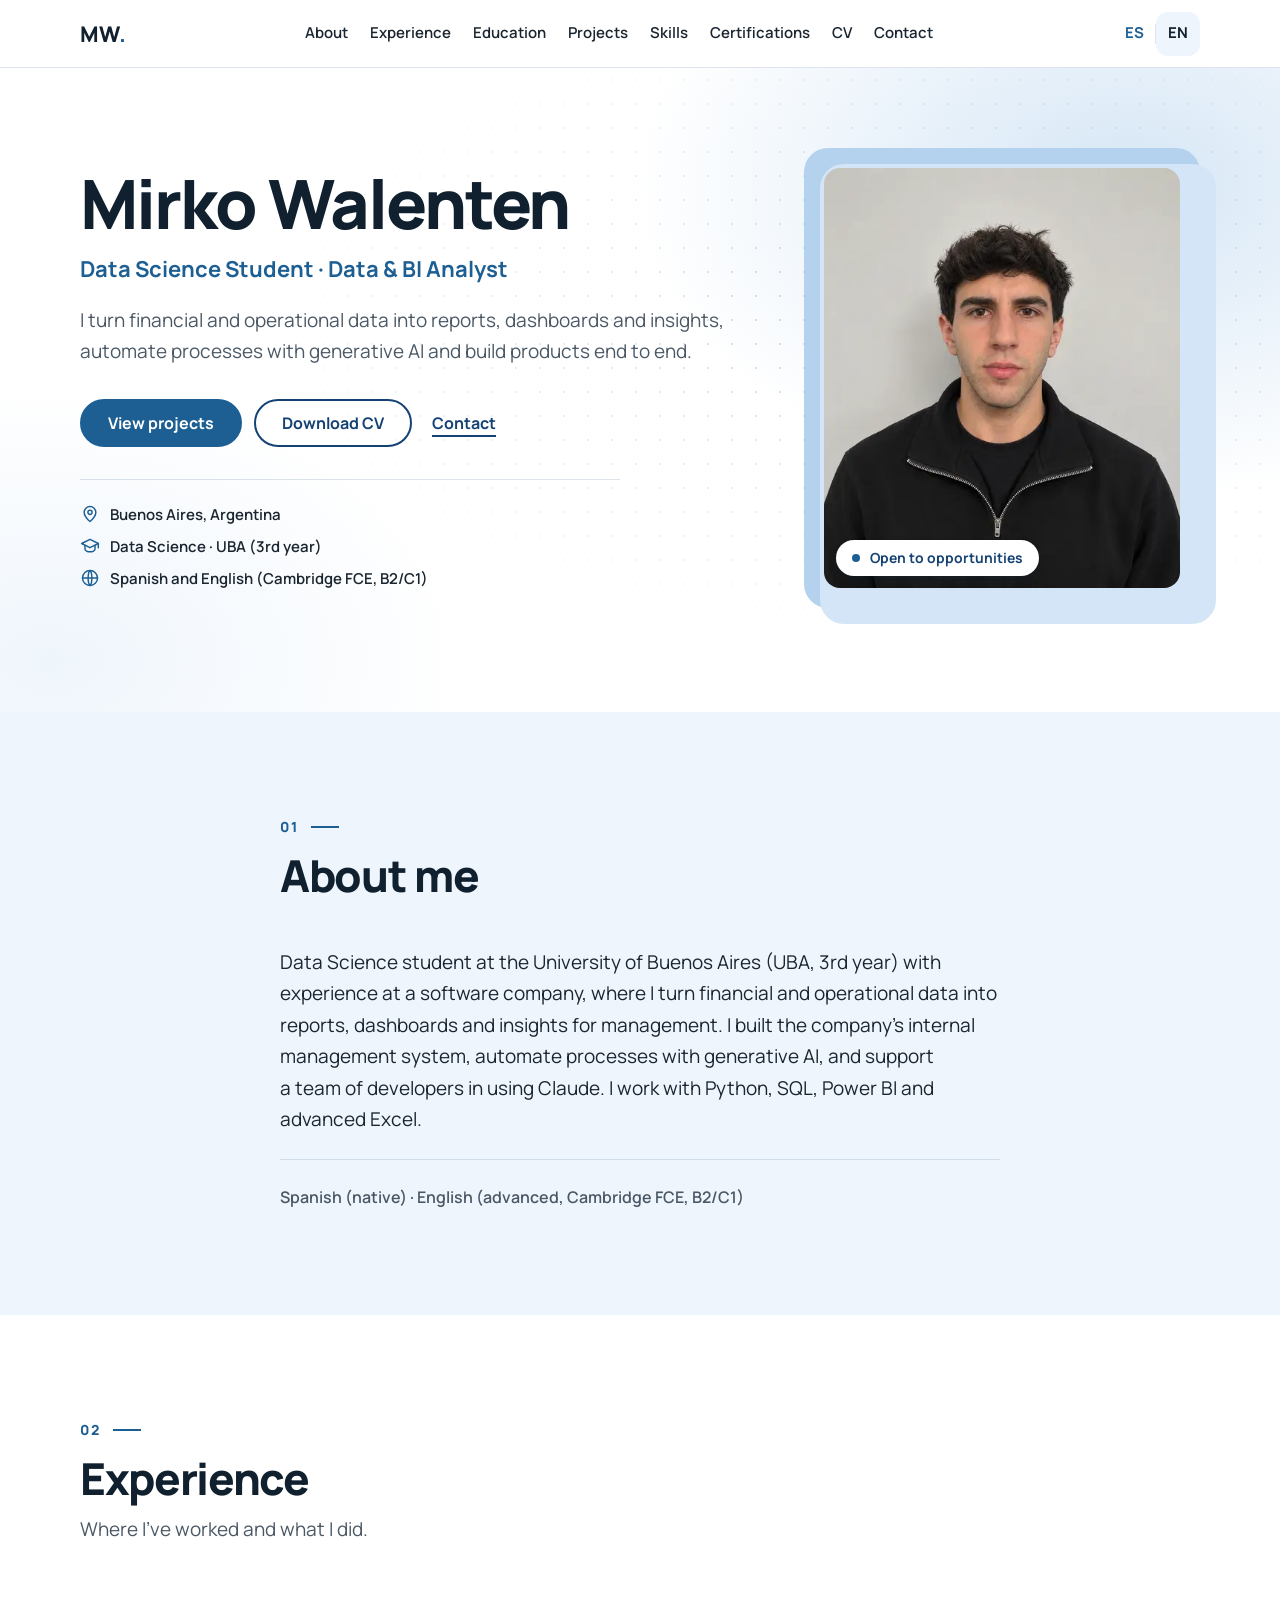
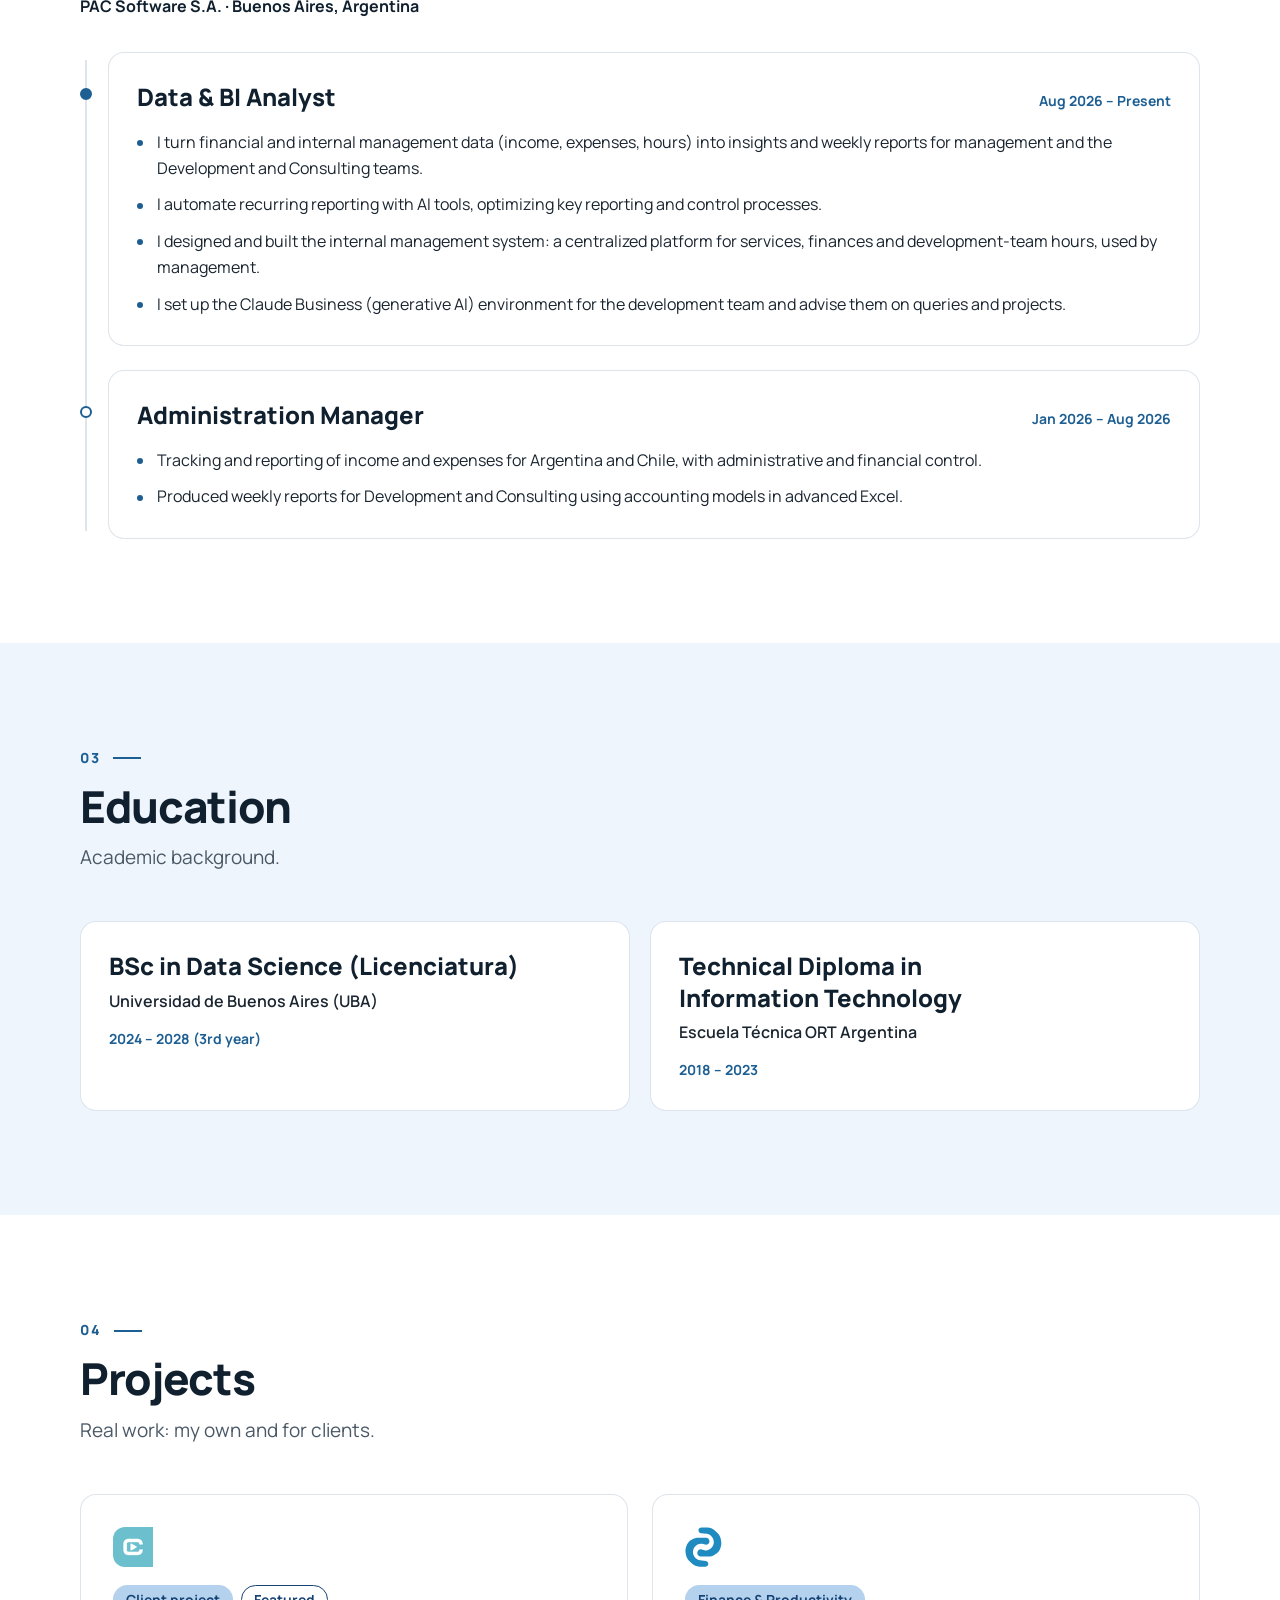
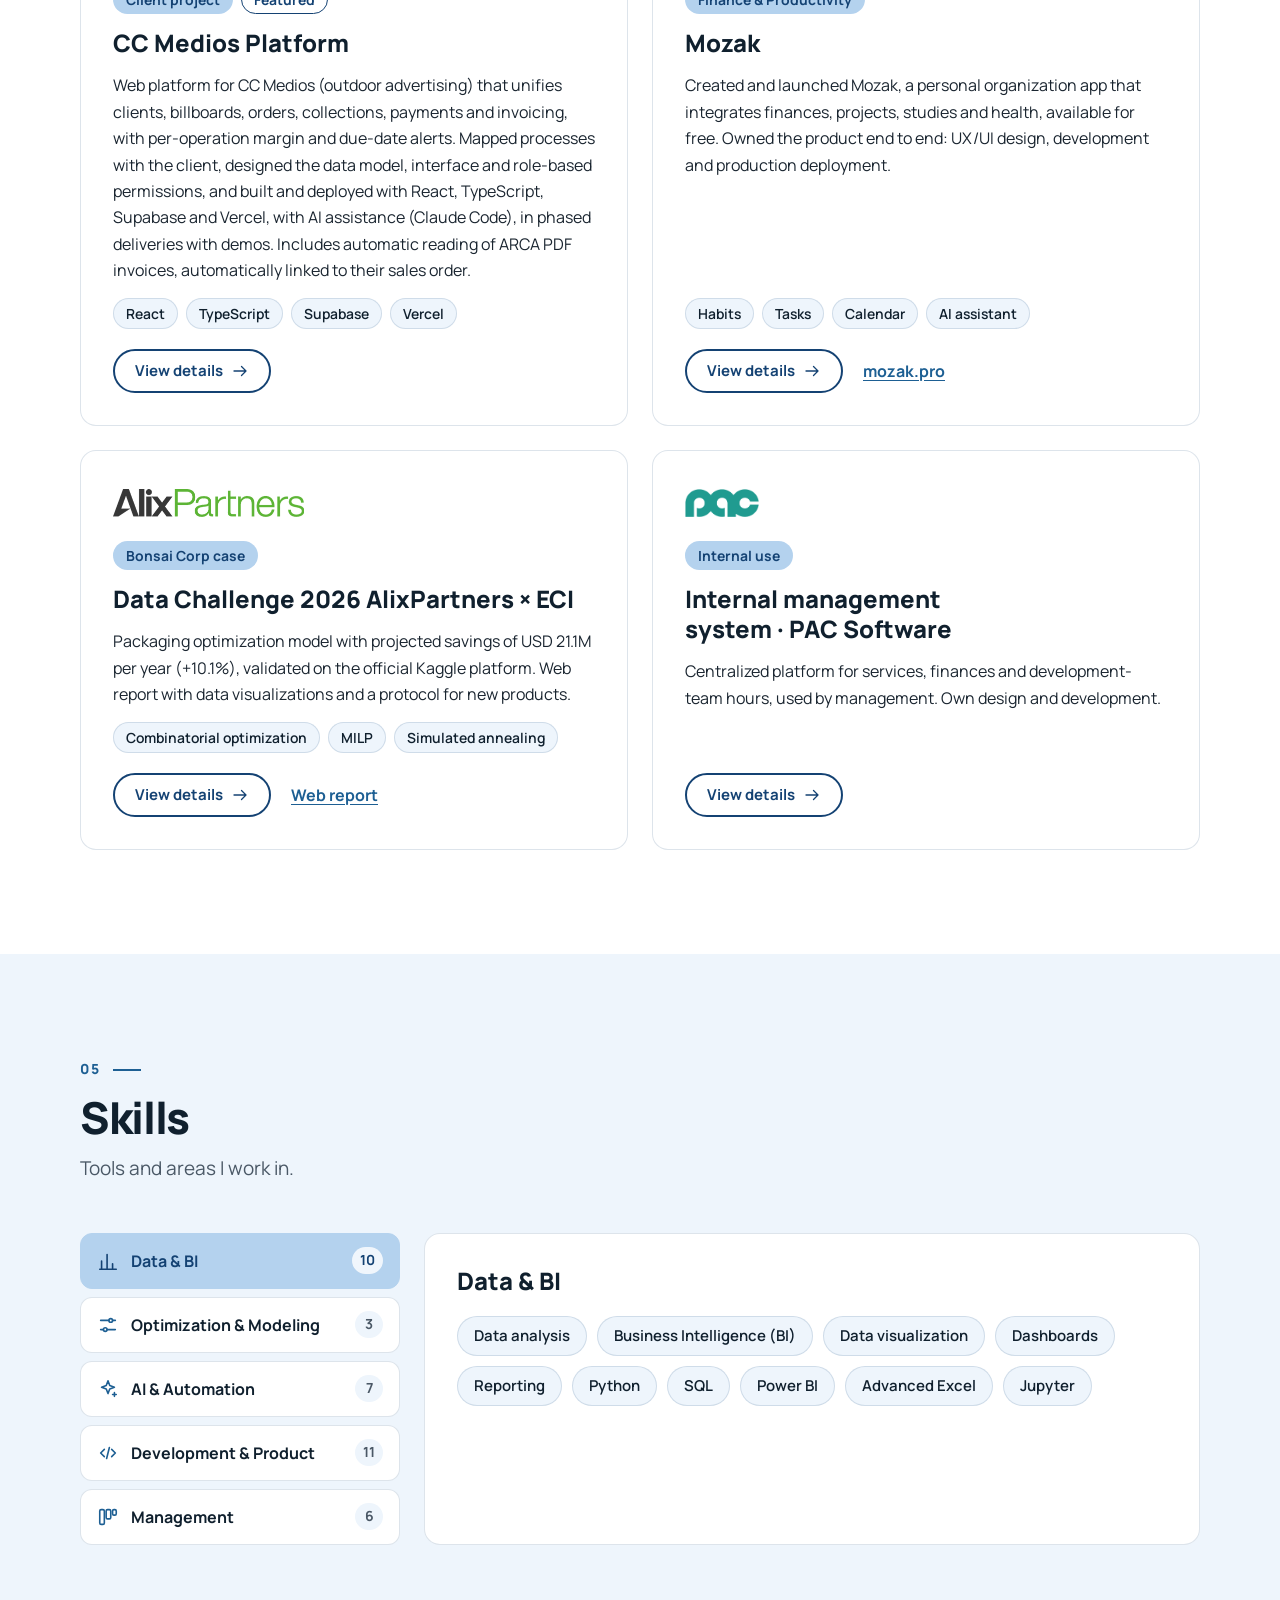
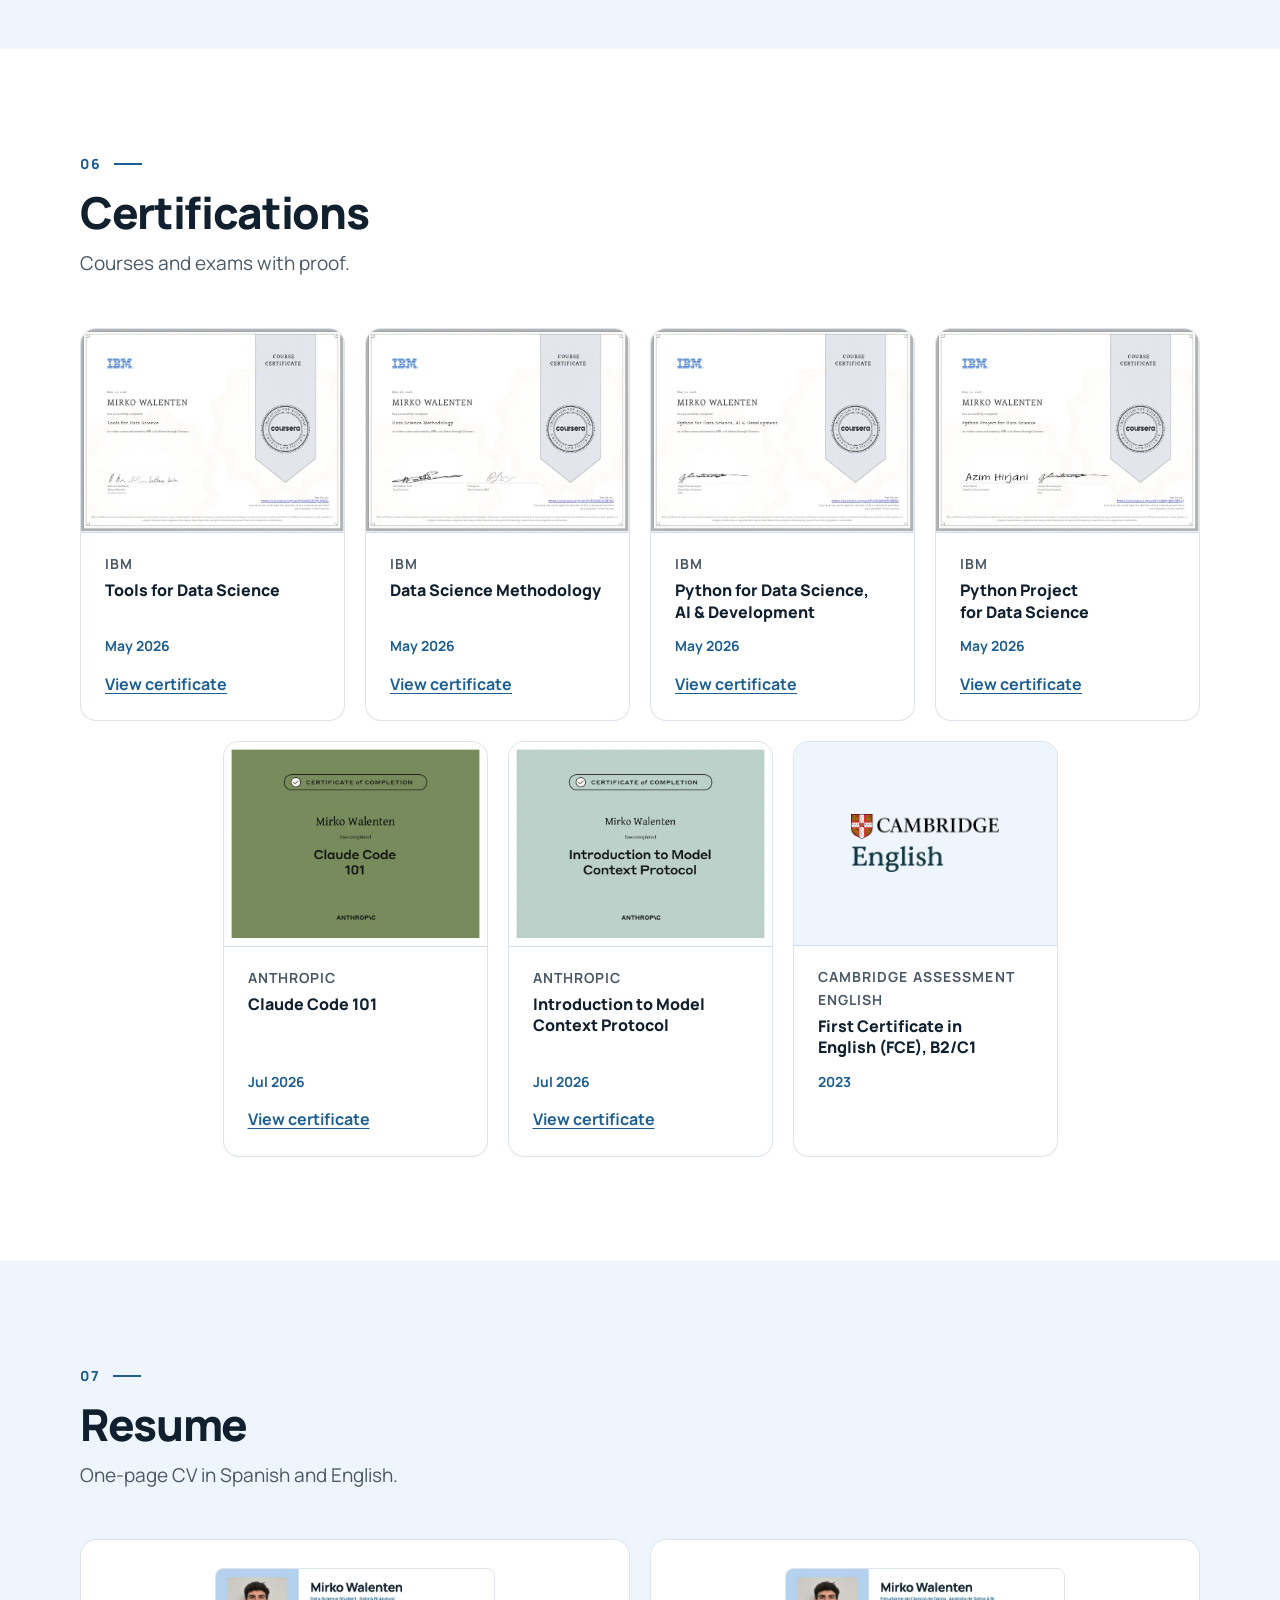
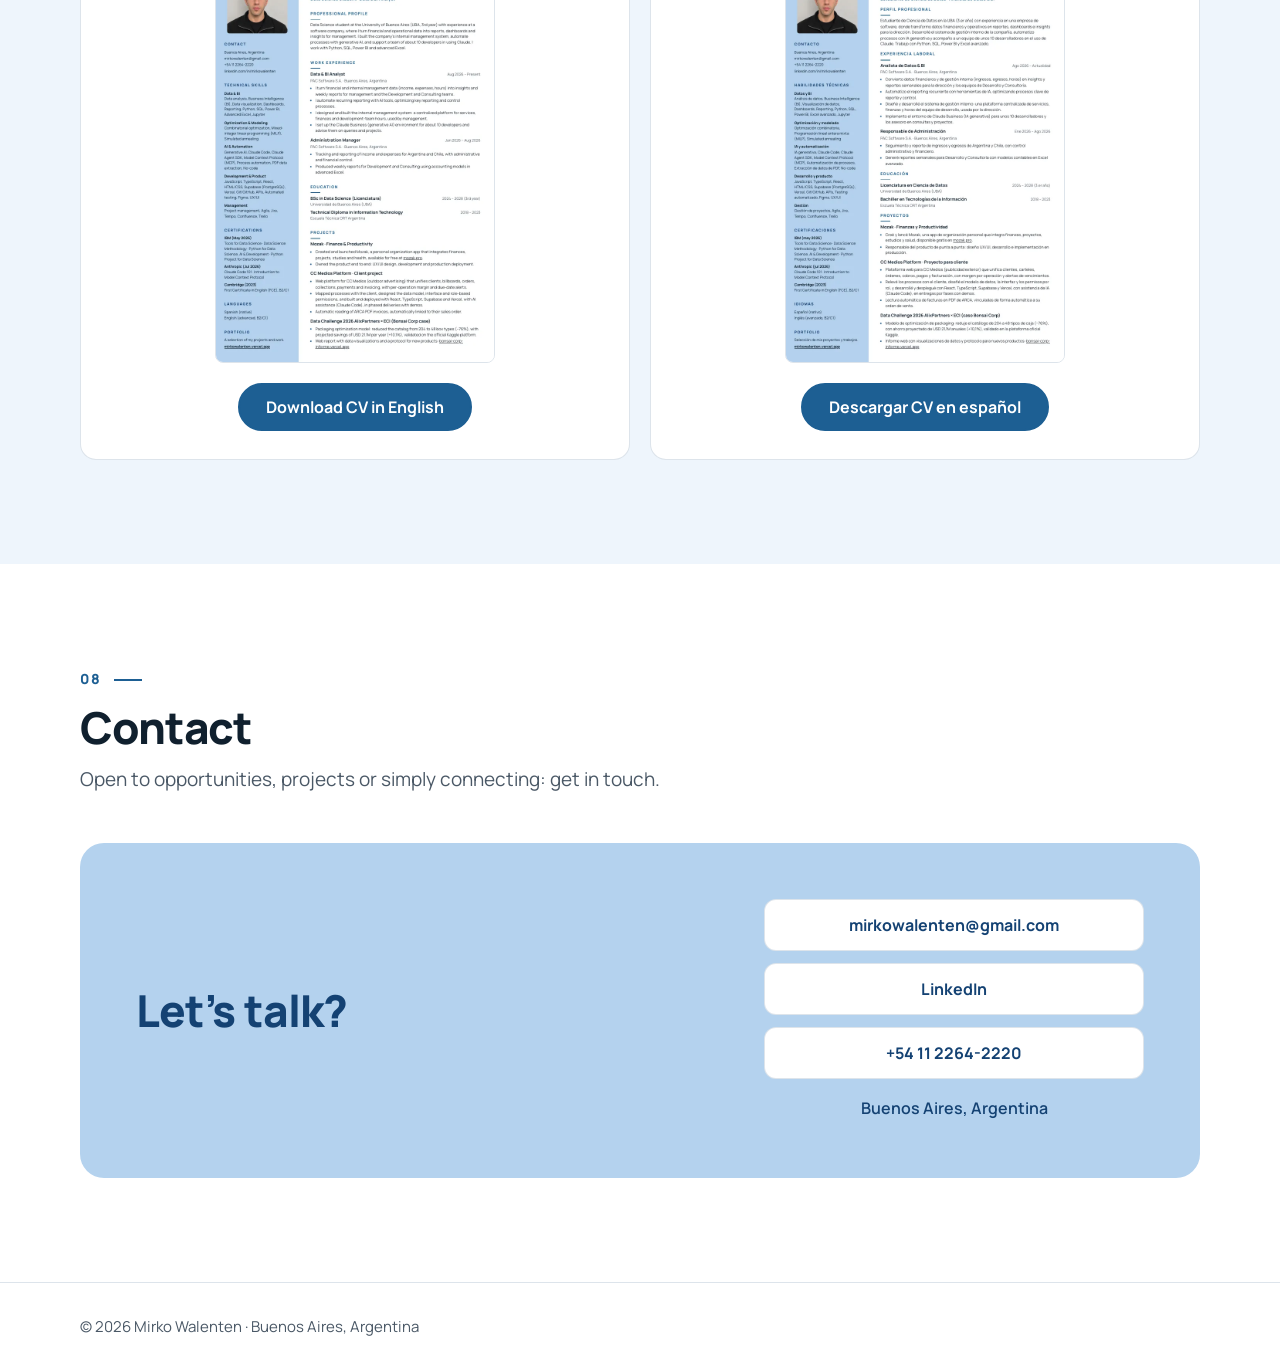
==== en/index.html @ fccfcdb0 "Bloque D: encabezados de sección con eyebrow numerado, título grande y subtítulo (ES/EN) Co-Authored" ====
<!DOCTYPE html>
<html lang="en">
<head>
  <meta charset="utf-8">
  <meta name="viewport" content="width=device-width, initial-scale=1">
  <title>Mirko Walenten — Data Science Student · Data &amp; BI Analyst</title>
  <meta name="description" content="Data Science student at UBA and Data &amp; BI Analyst. Reports, dashboards, generative AI automation and end-to-end product development.">
  <meta name="theme-color" content="#b4d2ee">
  <link rel="canonical" href="https://mirkowalenten.vercel.app/en/">
  <link rel="alternate" hreflang="es" href="https://mirkowalenten.vercel.app/">
  <link rel="alternate" hreflang="en" href="https://mirkowalenten.vercel.app/en/">
  <link rel="alternate" hreflang="x-default" href="https://mirkowalenten.vercel.app/">

  <meta property="og:title" content="Mirko Walenten — Data Science Student · Data &amp; BI Analyst">
  <meta property="og:description" content="Data Science student at UBA and Data &amp; BI Analyst. Reports, dashboards, generative AI automation and end-to-end product development.">
  <meta property="og:type" content="website">
  <meta property="og:locale" content="en_US">
  <meta property="og:locale:alternate" content="es_AR">
  <meta property="og:url" content="https://mirkowalenten.vercel.app/en/">
  <meta property="og:image" content="https://mirkowalenten.vercel.app/assets/img/og-en.png">
  <meta property="og:image:width" content="1200">
  <meta property="og:image:height" content="630">
  <meta property="og:image:alt" content="Mirko Walenten, Data Science Student and Data &amp; BI Analyst">
  <meta name="twitter:card" content="summary_large_image">
  <meta name="twitter:image" content="https://mirkowalenten.vercel.app/assets/img/og-en.png">

  <link rel="icon" href="/favicon.svg" type="image/svg+xml">
  <link rel="preload" href="/assets/fonts/manrope-latin-wght-normal.woff2" as="font" type="font/woff2" crossorigin>
  <script>document.documentElement.classList.add('js');</script>
  <link rel="stylesheet" href="/assets/css/styles.css?v=6">
  <script type="application/ld+json">
  {
    "@context": "https://schema.org",
    "@type": "Person",
    "name": "Mirko Walenten",
    "url": "https://mirkowalenten.vercel.app/en/",
    "jobTitle": "Data & BI Analyst",
    "sameAs": [
      "https://www.linkedin.com/in/mirkowalenten"
    ],
    "knowsLanguage": [
      "es",
      "en"
    ],
    "mainEntityOfPage": {
      "@type": "WebPage",
      "@id": "https://mirkowalenten.vercel.app/en/",
      "inLanguage": "en"
    }
  }
  </script>
</head>
<body>
  <a class="skip-link" href="#content">Skip to content</a>

  <header class="site-header">
    <nav class="nav container" aria-label="Main">
      <a class="logo" href="#top" aria-label="MW. Mirko Walenten, home">MW<span>.</span></a>
      <div class="lang" role="group" aria-label="Change language">
        <a class="lang__item" href="/" hreflang="es" lang="es" aria-label="ES, Español">ES</a>
        <span class="lang__item lang__item--current" lang="en" aria-current="true"><span class="sr-only">English: </span><span aria-hidden="true">EN</span></span>
      </div>
      <button class="nav__toggle" type="button" aria-expanded="false" aria-controls="menu-principal">
        <span class="nav__toggle-icon" aria-hidden="true"></span>
        Menu
      </button>
      <ul class="nav__menu" id="menu-principal">
        <li><a href="#about">About</a></li>
        <li><a href="#experience">Experience</a></li>
        <li><a href="#education">Education</a></li>
        <li><a href="#projects">Projects</a></li>
        <li><a href="#skills">Skills</a></li>
        <li><a href="#certifications">Certifications</a></li>
        <li><a href="#cv">CV</a></li>
        <li><a href="#contact">Contact</a></li>
      </ul>
    </nav>
  </header>

  <main id="content">
    <section class="hero" id="top">
      <div class="container hero__grid">
        <div class="hero__text">
          <h1>Mirko Walenten</h1>
          <p class="hero__role">Data Science Student · Data &amp; BI Analyst</p>
          <p class="hero__lead">I turn financial and operational data into reports, dashboards and insights, automate processes with generative AI and build products end to end.</p>
          <div class="hero__actions">
            <a class="btn" href="#projects">View projects</a>
            <a class="btn btn--ghost" href="/assets/cv/CV-Mirko-Walenten-EN.pdf" download>Download CV</a>
            <a class="btn-text" href="#contact">Contact</a>
          </div>
          <ul class="hero__facts">
            <li><svg class="icon" width="20" height="20" aria-hidden="true" focusable="false"><use href="/assets/img/icons.svg?v=6#i-pin"/></svg><span>Buenos Aires, Argentina</span></li>
            <li><svg class="icon" width="20" height="20" aria-hidden="true" focusable="false"><use href="/assets/img/icons.svg?v=6#i-cap"/></svg><span>Data Science · UBA (3rd year)</span></li>
            <li><svg class="icon" width="20" height="20" aria-hidden="true" focusable="false"><use href="/assets/img/icons.svg?v=6#i-globe"/></svg><span>Spanish and English (Cambridge FCE, B2/C1)</span></li>
          </ul>
        </div>
        <div class="hero__visual">
          <picture>
            <source type="image/webp" srcset="/assets/img/mirko-480.webp 480w, /assets/img/mirko-960.webp 960w" sizes="(min-width: 900px) 400px, min(360px, 80vw)">
            <img src="/assets/img/mirko-960.jpg" width="960" height="1132" fetchpriority="high" decoding="async" alt="Portrait of Mirko Walenten">
          </picture>
          <p class="hero__chip">Open to opportunities</p>
        </div>
      </div>
    </section>

    <section class="section section--alt" id="about" aria-labelledby="t-about">
      <div class="container container--narrow">
        <header class="section-head reveal">
          <p class="section-head__eyebrow" aria-hidden="true">01</p>
          <h2 class="section-head__title" id="t-about">About me</h2>
        </header>
        <div class="reveal">
          <p class="about__text">Data Science student at the University of Buenos Aires (UBA, 3rd year) with experience at a software company, where I turn financial and operational data into reports, dashboards and insights for management. I built the company’s internal management system, automate processes with generative AI, and support a team of developers in using Claude. I work with Python, SQL, Power BI and advanced Excel.</p>
          <p class="about__langs">Spanish (native) · English (advanced, Cambridge FCE, B2/C1)</p>
        </div>
      </div>
    </section>

    <section class="section" id="experience" aria-labelledby="t-experience">
      <div class="container">
        <header class="section-head reveal">
          <p class="section-head__eyebrow" aria-hidden="true">02</p>
          <h2 class="section-head__title" id="t-experience">Experience</h2>
          <p class="section-head__sub">Where I’ve worked and what I did.</p>
        </header>
        <p class="company reveal">PAC Software S.A. · Buenos Aires, Argentina</p>
        <ol class="timeline">
          <li class="timeline__item">
            <article class="card role reveal">
              <div class="role__head">
                <h3 class="role__title">Data &amp; BI Analyst</h3>
                <p class="role__date">Aug 2026 – Present</p>
              </div>
              <ul class="bullets">
                <li>I turn financial and internal management data (income, expenses, hours) into insights and weekly reports for management and the Development and Consulting teams.</li>
                <li>I automate recurring reporting with AI tools, optimizing key reporting and control processes.</li>
                <li>I designed and built the internal management system: a centralized platform for services, finances and development-team hours, used by management.</li>
                <li>I set up the Claude Business (generative AI) environment for the development team and advise them on queries and projects.</li>
              </ul>
            </article>
          </li>
          <li class="timeline__item">
            <article class="card role reveal">
              <div class="role__head">
                <h3 class="role__title">Administration Manager</h3>
                <p class="role__date">Jan 2026 – Aug 2026</p>
              </div>
              <ul class="bullets">
                <li>Tracking and reporting of income and expenses for Argentina and Chile, with administrative and financial control.</li>
                <li>Produced weekly reports for Development and Consulting using accounting models in advanced Excel.</li>
              </ul>
            </article>
          </li>
        </ol>
      </div>
    </section>

    <section class="section section--alt" id="education" aria-labelledby="t-education">
      <div class="container">
        <header class="section-head reveal">
          <p class="section-head__eyebrow" aria-hidden="true">03</p>
          <h2 class="section-head__title" id="t-education">Education</h2>
          <p class="section-head__sub">Academic background.</p>
        </header>
        <div class="education">
          <article class="card reveal">
            <h3>BSc in Data Science (Licenciatura)</h3>
            <p class="education__school">Universidad de Buenos Aires (UBA)</p>
            <p class="education__date">2024 – 2028 (3rd year)</p>
          </article>
          <article class="card reveal">
            <h3>Technical Diploma in Information Technology</h3>
            <p class="education__school">Escuela Técnica ORT Argentina</p>
            <p class="education__date">2018 – 2023</p>
          </article>
        </div>
      </div>
    </section>

    <section class="section" id="projects" aria-labelledby="t-projects">
      <div class="container">
        <header class="section-head reveal">
          <p class="section-head__eyebrow" aria-hidden="true">04</p>
          <h2 class="section-head__title" id="t-projects">Projects</h2>
          <p class="section-head__sub">Real work: my own and for clients.</p>
        </header>
        <div class="projects">

          <article class="card project reveal">
            <img class="project__logo" src="/assets/img/logos/cc-medios-64.webp" srcset="/assets/img/logos/cc-medios-64.webp 1x, /assets/img/logos/cc-medios-128.webp 2x" width="40" height="40" alt="CC Medios logo" loading="lazy" decoding="async">
            <div class="project__meta">
              <p class="project__tag">Client project</p>
            <p class="project__flag">Featured</p>
            </div>
            <h3 class="project__title">CC Medios Platform</h3>
            <p class="project__text">Web platform for CC Medios (outdoor advertising) that unifies clients, billboards, orders, collections, payments and invoicing, with per-operation margin and due-date alerts. Mapped processes with the client, designed the data model, interface and role-based permissions, and built and deployed with React, TypeScript, Supabase and Vercel, with AI assistance (Claude Code), in phased deliveries with demos. Includes automatic reading of ARCA PDF invoices, automatically linked to their sales order.</p>
          <ul class="chips" aria-label="Technologies">
            <li>React</li>
            <li>TypeScript</li>
            <li>Supabase</li>
            <li>Vercel</li>
          </ul>
            <div class="project__actions">
              <a class="btn btn--ghost btn--sm project__detail" href="/en/projects/cc-medios">View details<svg class="icon" width="18" height="18" aria-hidden="true" focusable="false"><use href="/assets/img/icons.svg?v=6#i-arrow-right"/></svg><span class="sr-only"> of CC Medios Platform</span></a>
            </div>
          </article>
          <article class="card project reveal">
            <img class="project__logo" src="/assets/img/logos/mozak.svg" width="37" height="40" alt="Mozak logo" loading="lazy" decoding="async">
            <div class="project__meta">
              <p class="project__tag">Finance &amp; Productivity</p>
            </div>
            <h3 class="project__title">Mozak</h3>
            <p class="project__text">Created and launched Mozak, a personal organization app that integrates finances, projects, studies and health, available for free. Owned the product end to end: UX/UI design, development and production deployment.</p>
          <ul class="chips" aria-label="Features">
            <li>Habits</li>
            <li>Tasks</li>
            <li>Calendar</li>
            <li>AI assistant</li>
          </ul>
            <div class="project__actions">
              <a class="btn btn--ghost btn--sm project__detail" href="/en/projects/mozak">View details<svg class="icon" width="18" height="18" aria-hidden="true" focusable="false"><use href="/assets/img/icons.svg?v=6#i-arrow-right"/></svg><span class="sr-only"> of Mozak</span></a>
              <a class="project__link" href="https://mozak.pro" target="_blank" rel="noopener noreferrer">mozak.pro<span class="sr-only"> (opens in a new tab)</span></a>
            </div>
          </article>
          <article class="card project reveal">
            <img class="project__logo project__logo--alix" src="/assets/img/logos/alixpartners-56.webp" srcset="/assets/img/logos/alixpartners-56.webp 1x, /assets/img/logos/alixpartners-112.webp 2x" width="190" height="28" alt="AlixPartners logo" loading="lazy" decoding="async">
            <div class="project__meta">
              <p class="project__tag">Bonsai Corp case</p>
            </div>
            <h3 class="project__title">Data Challenge 2026 AlixPartners × ECI</h3>
            <p class="project__text">Packaging optimization model with projected savings of USD 21.1M per year (+10.1%), validated on the official Kaggle platform. Web report with data visualizations and a protocol for new products.</p>
          <ul class="chips" aria-label="Techniques">
            <li>Combinatorial optimization</li>
            <li>MILP</li>
            <li>Simulated annealing</li>
          </ul>
            <div class="project__actions">
              <a class="btn btn--ghost btn--sm project__detail" href="/en/projects/bonsai-corp">View details<svg class="icon" width="18" height="18" aria-hidden="true" focusable="false"><use href="/assets/img/icons.svg?v=6#i-arrow-right"/></svg><span class="sr-only"> of Data Challenge 2026 AlixPartners × ECI</span></a>
              <a class="project__link" href="https://bonsai-corp-informe.vercel.app" target="_blank" rel="noopener noreferrer">Web report<span class="sr-only"> (opens in a new tab)</span></a>
            </div>
          </article>
          <article class="card project reveal">
            <img class="project__logo project__logo--pac" src="/assets/img/logos/pac-72.webp" width="74" height="28" alt="PAC logo" loading="lazy" decoding="async">
            <div class="project__meta">
              <p class="project__tag">Internal use</p>
            </div>
            <h3 class="project__title">Internal management system · PAC Software</h3>
            <p class="project__text">Centralized platform for services, finances and development-team hours, used by management. Own design and development.</p>
            <div class="project__actions">
              <a class="btn btn--ghost btn--sm project__detail" href="/en/projects/pac-app">View details<svg class="icon" width="18" height="18" aria-hidden="true" focusable="false"><use href="/assets/img/icons.svg?v=6#i-arrow-right"/></svg><span class="sr-only"> of Internal management system · PAC Software</span></a>
            </div>
          </article>

        </div>
      </div>
    </section>

    <section class="section section--alt" id="skills" aria-labelledby="t-skills">
      <div class="container">
        <header class="section-head reveal">
          <p class="section-head__eyebrow" aria-hidden="true">05</p>
          <h2 class="section-head__title" id="t-skills">Skills</h2>
          <p class="section-head__sub">Tools and areas I work in.</p>
        </header>
        <div class="skills reveal" data-skills data-label="Skill categories" data-unit="skills">
          <article class="card skill-card">
            <h3><svg class="icon skill-icon" width="22" height="22" aria-hidden="true" focusable="false"><use href="/assets/img/icons.svg?v=6#i-chart"/></svg><span>Data &amp; BI</span></h3>
            <ul class="chips">
              <li>Data analysis</li>
              <li>Business Intelligence (BI)</li>
              <li>Data visualization</li>
              <li>Dashboards</li>
              <li>Reporting</li>
              <li>Python</li>
              <li>SQL</li>
              <li>Power BI</li>
              <li>Advanced Excel</li>
              <li>Jupyter</li>
            </ul>
          </article>
          <article class="card skill-card">
            <h3><svg class="icon skill-icon" width="22" height="22" aria-hidden="true" focusable="false"><use href="/assets/img/icons.svg?v=6#i-sliders"/></svg><span>Optimization &amp; Modeling</span></h3>
            <ul class="chips">
              <li>Combinatorial optimization</li>
              <li>Mixed-integer linear programming (MILP)</li>
              <li>Simulated annealing</li>
            </ul>
          </article>
          <article class="card skill-card">
            <h3><svg class="icon skill-icon" width="22" height="22" aria-hidden="true" focusable="false"><use href="/assets/img/icons.svg?v=6#i-sparkle"/></svg><span>AI &amp; Automation</span></h3>
            <ul class="chips">
              <li>Generative AI</li>
              <li>Claude Code</li>
              <li>Claude Agent SDK</li>
              <li>Model Context Protocol (MCP)</li>
              <li>Process automation</li>
              <li>PDF data extraction</li>
              <li>No-code</li>
            </ul>
          </article>
          <article class="card skill-card">
            <h3><svg class="icon skill-icon" width="22" height="22" aria-hidden="true" focusable="false"><use href="/assets/img/icons.svg?v=6#i-code"/></svg><span>Development &amp; Product</span></h3>
            <ul class="chips">
              <li>JavaScript</li>
              <li>TypeScript</li>
              <li>React</li>
              <li>HTML/CSS</li>
              <li>Supabase (PostgreSQL)</li>
              <li>Vercel</li>
              <li>Git/GitHub</li>
              <li>APIs</li>
              <li>Automated testing</li>
              <li>Figma</li>
              <li>UX/UI</li>
            </ul>
          </article>
          <article class="card skill-card">
            <h3><svg class="icon skill-icon" width="22" height="22" aria-hidden="true" focusable="false"><use href="/assets/img/icons.svg?v=6#i-kanban"/></svg><span>Management</span></h3>
            <ul class="chips">
              <li>Project management</li>
              <li>Agile</li>
              <li>Jira</li>
              <li>Tempo</li>
              <li>Confluence</li>
              <li>Trello</li>
            </ul>
          </article>
        </div>
      </div>
    </section>

    <section class="section" id="certifications" aria-labelledby="t-certifications">
      <div class="container">
        <header class="section-head reveal">
          <p class="section-head__eyebrow" aria-hidden="true">06</p>
          <h2 class="section-head__title" id="t-certifications">Certifications</h2>
          <p class="section-head__sub">Courses and exams with proof.</p>
        </header>
        <div class="certs">
          <article class="card cert reveal">
            <div class="cert__preview">
              <img src="/assets/certs/previews/IBM-Tools-for-Data-Science.webp" width="720" height="557" loading="lazy" decoding="async" alt="Preview of the Tools for Data Science certificate">
            </div>
            <div class="cert__body">
              <p class="cert__issuer">IBM</p>
              <h3 class="cert__name">Tools for Data Science</h3>
              <p class="cert__date">May 2026</p>
              <div class="cert__links">
                <a class="link-action" href="/assets/certs/IBM-Tools-for-Data-Science.pdf" target="_blank" rel="noopener noreferrer">View certificate<span class="sr-only"> of Tools for Data Science (opens in a new tab)</span></a>
              </div>
            </div>
          </article>
          <article class="card cert reveal">
            <div class="cert__preview">
              <img src="/assets/certs/previews/IBM-Data-Science-Methodology.webp" width="720" height="557" loading="lazy" decoding="async" alt="Preview of the Data Science Methodology certificate">
            </div>
            <div class="cert__body">
              <p class="cert__issuer">IBM</p>
              <h3 class="cert__name">Data Science Methodology</h3>
              <p class="cert__date">May 2026</p>
              <div class="cert__links">
                <a class="link-action" href="/assets/certs/IBM-Data-Science-Methodology.pdf" target="_blank" rel="noopener noreferrer">View certificate<span class="sr-only"> of Data Science Methodology (opens in a new tab)</span></a>
              </div>
            </div>
          </article>
          <article class="card cert reveal">
            <div class="cert__preview">
              <img src="/assets/certs/previews/IBM-Python-for-Data-Science-AI-Development.webp" width="720" height="557" loading="lazy" decoding="async" alt="Preview of the Python for Data Science, AI &amp; Development certificate">
            </div>
            <div class="cert__body">
              <p class="cert__issuer">IBM</p>
              <h3 class="cert__name">Python for Data Science, AI &amp; Development</h3>
              <p class="cert__date">May 2026</p>
              <div class="cert__links">
                <a class="link-action" href="/assets/certs/IBM-Python-for-Data-Science-AI-Development.pdf" target="_blank" rel="noopener noreferrer">View certificate<span class="sr-only"> of Python for Data Science, AI &amp; Development (opens in a new tab)</span></a>
              </div>
            </div>
          </article>
          <article class="card cert reveal">
            <div class="cert__preview">
              <img src="/assets/certs/previews/IBM-Python-Project-for-Data-Science.webp" width="720" height="557" loading="lazy" decoding="async" alt="Preview of the Python Project for Data Science certificate">
            </div>
            <div class="cert__body">
              <p class="cert__issuer">IBM</p>
              <h3 class="cert__name">Python Project for Data Science</h3>
              <p class="cert__date">May 2026</p>
              <div class="cert__links">
                <a class="link-action" href="/assets/certs/IBM-Python-Project-for-Data-Science.pdf" target="_blank" rel="noopener noreferrer">View certificate<span class="sr-only"> of Python Project for Data Science (opens in a new tab)</span></a>
              </div>
            </div>
          </article>
          <article class="card cert reveal">
            <div class="cert__preview">
              <img src="/assets/certs/previews/Anthropic-Claude-Code-101.webp" width="720" height="557" loading="lazy" decoding="async" alt="Preview of the Claude Code 101 certificate">
            </div>
            <div class="cert__body">
              <p class="cert__issuer">Anthropic</p>
              <h3 class="cert__name">Claude Code 101</h3>
              <p class="cert__date">Jul 2026</p>
              <div class="cert__links">
                <a class="link-action" href="/assets/certs/Anthropic-Claude-Code-101.pdf" target="_blank" rel="noopener noreferrer">View certificate<span class="sr-only"> of Claude Code 101 (opens in a new tab)</span></a>
              </div>
            </div>
          </article>
          <article class="card cert reveal">
            <div class="cert__preview">
              <img src="/assets/certs/previews/Anthropic-Introduction-to-MCP.webp" width="720" height="557" loading="lazy" decoding="async" alt="Preview of the Introduction to Model Context Protocol certificate">
            </div>
            <div class="cert__body">
              <p class="cert__issuer">Anthropic</p>
              <h3 class="cert__name">Introduction to Model Context Protocol</h3>
              <p class="cert__date">Jul 2026</p>
              <div class="cert__links">
                <a class="link-action" href="/assets/certs/Anthropic-Introduction-to-MCP.pdf" target="_blank" rel="noopener noreferrer">View certificate<span class="sr-only"> of Introduction to Model Context Protocol (opens in a new tab)</span></a>
              </div>
            </div>
          </article>
          <article class="card cert reveal">
            <div class="cert__preview cert__preview--cover">
              <img src="/assets/img/logos/cambridge-english.webp" width="640" height="252" loading="lazy" decoding="async" alt="Cambridge English logo">
            </div>
            <div class="cert__body">
              <p class="cert__issuer">Cambridge Assessment English</p>
              <h3 class="cert__name">First Certificate in English (FCE), B2/C1</h3>
              <p class="cert__date">2023</p>
              <div class="cert__links cert__links--spacer" aria-hidden="true"></div>
            </div>
          </article>
        </div>
      </div>
    </section>

    <section class="section section--alt" id="cv" aria-labelledby="t-cv">
      <div class="container">
        <header class="section-head reveal">
          <p class="section-head__eyebrow" aria-hidden="true">07</p>
          <h2 class="section-head__title" id="t-cv">Resume</h2>
          <p class="section-head__sub">One-page CV in Spanish and English.</p>
        </header>
        <div class="cvs">
          <article class="card cv reveal">
            <img src="/assets/cv/previews/CV-Mirko-Walenten-EN.webp" width="720" height="1018" loading="lazy" decoding="async" alt="Preview of the CV in English">
            <a class="btn" href="/assets/cv/CV-Mirko-Walenten-EN.pdf" download>Download CV in English</a>
          </article>
          <article class="card cv reveal" lang="es">
            <img src="/assets/cv/previews/CV-Mirko-Walenten-ES.webp" width="720" height="1018" loading="lazy" decoding="async" alt="Vista previa del CV en español">
            <a class="btn" href="/assets/cv/CV-Mirko-Walenten-ES.pdf" download>Descargar CV en español</a>
          </article>
        </div>
      </div>
    </section>

    <section class="section" id="contact" aria-labelledby="t-contact">
      <div class="container">
        <header class="section-head reveal">
          <p class="section-head__eyebrow" aria-hidden="true">08</p>
          <h2 class="section-head__title" id="t-contact">Contact</h2>
          <p class="section-head__sub">Open to opportunities, projects or simply connecting: get in touch.</p>
        </header>
        <div class="contact reveal">
          <div class="contact__intro">
            <h3>Let’s talk?</h3>
          </div>
          <div class="contact__actions">
            <ul class="contact__list">
              <li><a class="contact__item" href="mailto:mirkowalenten@gmail.com">mirkowalenten@gmail.com</a></li>
              <li><a class="contact__item" href="https://www.linkedin.com/in/mirkowalenten" target="_blank" rel="noopener noreferrer">LinkedIn<span class="sr-only"> (opens in a new tab)</span></a></li>
              <li><a class="contact__item" href="tel:+541122642220">+54 11 2264-2220</a></li>
            </ul>
            <p class="contact__place">Buenos Aires, Argentina</p>
          </div>
        </div>
      </div>
    </section>
  </main>

  <footer class="site-footer">
    <div class="container">
      <p>© <span id="anio">2026</span> Mirko Walenten · Buenos Aires, Argentina</p>
    </div>
  </footer>

  <script src="/assets/js/main.js?v=6" defer></script>
  <script src="/assets/js/home.js?v=6" defer></script>
</body>
</html>
---- assets/css/styles.css ----
/* ---------- Fuente ---------- */
@font-face {
  font-family: "Manrope";
  font-style: normal;
  font-weight: 200 800;
  font-display: swap;
  src: url("../fonts/manrope-latin-wght-normal.woff2") format("woff2");
  unicode-range: U+0000-00FF, U+0131, U+0152-0153, U+02BB-02BC, U+02C6, U+02DA, U+02DC, U+0304, U+0308, U+0329, U+2000-206F, U+20AC, U+2122, U+2191, U+2193, U+2212, U+2215, U+FEFF, U+FFFD;
}

/* ---------- Tokens ---------- */
:root {
  /* Color */
  --celeste: #b4d2ee;
  --sky-50: #eef5fc;
  --blue: #1d5f93;
  --blue-dark: #144273;
  --ink: #10202e;
  --text: #1a2530;
  --muted: #4a5866;
  --ink-deep: #0a1620;
  --white: #ffffff;
  --border: rgba(20, 66, 115, 0.14);
  --border-strong: rgba(20, 66, 115, 0.3);
  --tint: rgba(180, 210, 238, 0.45);
  --celeste-soft: #d3e5f6;

  /* Tipografía (fluida) */
  --font: "Manrope", system-ui, -apple-system, "Segoe UI", Roboto, "Helvetica Neue", Arial, sans-serif;
  --fs-small: clamp(0.8125rem, 0.79rem + 0.1vw, 0.875rem);
  --fs-ui: 0.9375rem;
  --fs-body: 1rem;
  --fs-lead: clamp(1.0625rem, 1.01rem + 0.25vw, 1.1875rem);
  --fs-h4: clamp(1.0625rem, 1.02rem + 0.2vw, 1.1875rem);
  --fs-h3: clamp(1.25rem, 1.15rem + 0.45vw, 1.5rem);
  --fs-h2: clamp(1.875rem, 1.4rem + 2vw, 2.75rem);
  --fs-h1: clamp(2.5rem, 1.75rem + 3.7vw, 4.25rem);
  --lh-tight: 1.1;
  --lh-snug: 1.3;
  --lh-body: 1.65;

  /* Espaciado (escala de 4/8 px) */
  --space-1: 4px;
  --space-2: 8px;
  --space-3: 12px;
  --space-4: 16px;
  --space-5: 20px;
  --space-6: 24px;
  --space-7: 28px;
  --space-8: 32px;
  --space-9: 36px;
  --space-10: 40px;
  --space-12: 48px;
  --space-14: 56px;
  --space-16: 64px;
  --space-18: 72px;
  --space-20: 80px;
  --space-22: 88px;
  --space-26: 104px;

  /* Radios */
  --radius-sm: 8px;
  --radius-md: 12px;
  --radius-lg: 16px;
  --radius-xl: 24px;
  --radius-pill: 999px;
  --radius: var(--radius-lg);

  /* Sombras (tintadas de azul oscuro, muy sutiles) */
  --shadow-1: 0 1px 2px rgba(20, 66, 115, 0.06), 0 1px 1px rgba(20, 66, 115, 0.04);
  --shadow-2: 0 6px 16px -6px rgba(20, 66, 115, 0.16), 0 2px 4px rgba(20, 66, 115, 0.05);
  --shadow-3: 0 18px 40px -16px rgba(20, 66, 115, 0.3), 0 4px 10px rgba(20, 66, 115, 0.06);

  /* Movimiento */
  --dur-fast: 0.15s;
  --dur: 0.25s;
  --dur-slow: 0.6s;
  --ease: cubic-bezier(0.2, 0.7, 0.2, 1);

  /* Layout */
  --container: 1120px;
  --gutter: 20px;
  --header-h: 68px;
}

/* ---------- Base ---------- */
*,
*::before,
*::after {
  box-sizing: border-box;
}

html {
  color-scheme: light;
  scroll-padding-top: calc(var(--header-h) + var(--space-2));
  scrollbar-width: thin;
  scrollbar-color: var(--blue) var(--sky-50);
  -webkit-text-size-adjust: 100%;
  -webkit-tap-highlight-color: rgba(29, 95, 147, 0.12);
}

@media (prefers-reduced-motion: no-preference) {
  html {
    scroll-behavior: smooth;
  }
}

::-webkit-scrollbar {
  width: 10px;
  height: 10px;
}

::-webkit-scrollbar-track {
  background: var(--sky-50);
}

::-webkit-scrollbar-thumb {
  background: var(--blue);
  border: 2px solid var(--sky-50);
  border-radius: var(--radius-pill);
}

::selection {
  color: var(--ink-deep);
  background: var(--celeste);
}

body {
  margin: 0;
  font-family: var(--font);
  font-size: var(--fs-body);
  line-height: var(--lh-body);
  color: var(--text);
  background: var(--white);
  -webkit-font-smoothing: antialiased;
  overflow-wrap: break-word;
}

img,
picture {
  display: block;
  max-width: 100%;
  height: auto;
}

h1,
h2,
h3,
p,
ul,
ol {
  margin: 0;
}

h1,
h2,
h3 {
  text-wrap: balance;
}

p {
  text-wrap: pretty;
}

ul,
ol {
  padding: 0;
  list-style: none;
}

a {
  color: var(--blue);
  text-underline-offset: 3px;
  transition: color var(--dur-fast) var(--ease);
}

a:hover {
  color: var(--blue-dark);
}

a:active {
  color: var(--ink);
}

button {
  -webkit-tap-highlight-color: transparent;
}

/* Foco visible unificado: anillo azul oscuro de 2px, también sobre celeste */
:focus-visible {
  outline: 2px solid var(--blue-dark);
  outline-offset: 2px;
  border-radius: var(--radius-sm);
}

.container {
  width: 100%;
  max-width: calc(var(--container) + var(--gutter) * 2);
  margin-inline: auto;
  padding-inline: var(--gutter);
}

.sr-only {
  position: absolute;
  width: 1px;
  height: 1px;
  padding: 0;
  margin: -1px;
  overflow: hidden;
  clip: rect(0, 0, 0, 0);
  white-space: nowrap;
  border: 0;
}

.skip-link {
  position: absolute;
  left: var(--space-3);
  top: -80px;
  z-index: 100;
  padding: var(--space-3) 18px;
  background: var(--blue-dark);
  color: var(--white);
  font-weight: 700;
  border-radius: var(--radius-sm);
  text-decoration: none;
}

.skip-link:focus {
  top: var(--space-3);
  color: var(--white);
  outline-color: var(--white);
}

/* ---------- Íconos (sprite propio: /assets/img/icons.svg) ---------- */
.icon {
  flex: none;
  fill: none;
  stroke: currentColor;
  stroke-width: 1.75;
  stroke-linecap: round;
  stroke-linejoin: round;
}

/* ---------- Header / nav ---------- */
.site-header {
  position: sticky;
  top: 0;
  z-index: 50;
  height: var(--header-h);
  background: rgba(255, 255, 255, 0.82);
  -webkit-backdrop-filter: saturate(1.5) blur(12px);
  backdrop-filter: saturate(1.5) blur(12px);
  border-bottom: 1px solid var(--border);
  transition: box-shadow var(--dur) var(--ease), border-color var(--dur) var(--ease);
}

.site-header.is-scrolled {
  border-bottom-color: transparent;
  box-shadow: var(--shadow-2);
}

.top-sentinel {
  position: absolute;
  top: 4px;
  left: 0;
  width: 1px;
  height: 1px;
  pointer-events: none;
}

html.nav-open {
  overflow: hidden;
}

.nav {
  height: 100%;
  display: flex;
  align-items: center;
  justify-content: space-between;
  gap: var(--space-2);
}

.logo {
  display: inline-flex;
  align-items: center;
  min-height: 44px;
  font-size: 1.35rem;
  font-weight: 800;
  letter-spacing: -0.02em;
  color: var(--ink);
  text-decoration: none;
}

.logo span {
  color: var(--blue);
}

.logo:hover {
  color: var(--ink);
}

.nav__toggle {
  display: inline-flex;
  align-items: center;
  gap: 10px;
  min-height: 44px;
  padding: 0 14px;
  font: inherit;
  font-weight: 700;
  font-size: var(--fs-ui);
  color: var(--ink);
  background: var(--white);
  border: 1px solid var(--border);
  border-radius: var(--radius-md);
  cursor: pointer;
  transition: background-color var(--dur-fast) var(--ease), border-color var(--dur-fast) var(--ease);
}

.nav__toggle:hover {
  background: var(--sky-50);
}

.nav__toggle:active {
  background: var(--tint);
}

.nav__toggle-icon,
.nav__toggle-icon::before,
.nav__toggle-icon::after {
  display: block;
  width: 18px;
  height: 2px;
  background: var(--ink);
  border-radius: 2px;
  transition: transform var(--dur) var(--ease), background-color var(--dur) var(--ease);
}

.nav__toggle-icon {
  position: relative;
}

.nav__toggle-icon::before,
.nav__toggle-icon::after {
  content: "";
  position: absolute;
  left: 0;
}

.nav__toggle-icon::before {
  top: -6px;
}

.nav__toggle-icon::after {
  top: 6px;
}

.nav__toggle[aria-expanded="true"] .nav__toggle-icon {
  background: transparent;
}

.nav__toggle[aria-expanded="true"] .nav__toggle-icon::before {
  transform: translateY(6px) rotate(45deg);
}

.nav__toggle[aria-expanded="true"] .nav__toggle-icon::after {
  transform: translateY(-6px) rotate(-45deg);
}

/* Celular: hoja a pantalla completa bajo el header (sin JS queda estático, ver más abajo) */
.nav__menu {
  position: absolute;
  top: var(--header-h);
  left: 0;
  right: 0;
  height: calc(100vh - var(--header-h));
  height: calc(100dvh - var(--header-h));
  padding: var(--space-2) var(--gutter) var(--space-12);
  overflow-y: auto;
  overscroll-behavior: contain;
  background: var(--white);
  border-top: 1px solid var(--border);
}

.js .nav__menu {
  transition: opacity var(--dur) var(--ease), transform var(--dur) var(--ease);
}

.js .nav__menu:not(.is-open) {
  visibility: hidden;
  opacity: 0;
  pointer-events: none;
  transform: translateY(calc(var(--space-2) * -1));
  transition: opacity var(--dur) var(--ease), transform var(--dur) var(--ease), visibility 0s linear var(--dur);
}

.nav__menu a {
  display: flex;
  align-items: center;
  min-height: 56px;
  padding: 0 var(--space-2);
  font-size: var(--fs-lead);
  font-weight: 700;
  color: var(--text);
  text-decoration: none;
  border-bottom: 1px solid var(--border);
  transition: background-color var(--dur-fast) var(--ease), color var(--dur-fast) var(--ease);
}

.nav__menu li:last-child a {
  border-bottom: 0;
}

.nav__menu a:hover {
  color: var(--blue);
}

.nav__menu a:active {
  background: var(--tint);
}

.nav__menu a[aria-current="location"] {
  color: var(--blue-dark);
  background: var(--tint);
  border-radius: var(--radius-md);
  border-bottom-color: transparent;
}

@media (min-width: 1080px) {
  .nav__toggle {
    display: none;
  }

  .nav__menu {
    order: 2;
    margin-left: auto;
  }

  .lang {
    order: 3;
    margin-left: var(--space-3);
  }

  .nav__menu,
  .js .nav__menu,
  .js .nav__menu:not(.is-open) {
    position: static;
    display: flex;
    gap: 2px;
    height: auto;
    padding: 0;
    overflow: visible;
    visibility: visible;
    opacity: 1;
    pointer-events: auto;
    transform: none;
    transition: none;
    background: none;
    border: 0;
  }

  .nav__menu a {
    min-height: 44px;
    padding: 0 10px;
    font-size: var(--fs-ui);
    font-weight: 600;
    white-space: nowrap;
    border: 0;
    border-radius: var(--radius-md);
  }

  .nav__menu a:hover {
    background: var(--sky-50);
  }

  .nav__menu a[aria-current="location"] {
    background: var(--tint);
  }
}

/* Barra de progreso de lectura (CSS puro con scroll-timeline; sin soporte, no se muestra) */
@supports (animation-timeline: scroll()) {
  @media (prefers-reduced-motion: no-preference) {
    .js .site-header::after {
      content: "";
      position: absolute;
      left: 0;
      right: 0;
      bottom: -1px;
      height: 3px;
      background: linear-gradient(90deg, var(--blue), var(--celeste));
      transform: scaleX(0);
      transform-origin: 0 50%;
      animation: read-progress linear both;
      animation-timeline: scroll(root block);
    }
  }
}

@keyframes read-progress {
  to {
    transform: scaleX(1);
  }
}

/* Transición suave entre páginas (mejora progresiva) */
@media (prefers-reduced-motion: no-preference) {
  @view-transition {
    navigation: auto;
  }

  ::view-transition-group(root) {
    animation-duration: 0.2s;
  }
}

/* ---------- Selector de idioma ---------- */
.lang {
  display: flex;
  align-items: center;
  margin-left: auto;
  font-size: var(--fs-ui);
  font-weight: 700;
}

.lang__item {
  position: relative;
  display: inline-flex;
  align-items: center;
  justify-content: center;
  min-width: 44px;
  min-height: 44px;
  padding: 0 var(--space-2);
  color: var(--ink);
  border-radius: var(--radius-md);
  text-decoration: none;
}

a.lang__item {
  color: var(--blue);
  transition: background-color var(--dur-fast) var(--ease);
}

a.lang__item:hover {
  background: var(--sky-50);
}

a.lang__item:active {
  background: var(--tint);
}

.lang__item--current {
  background: var(--sky-50);
}

.lang__item + .lang__item::before {
  content: "";
  position: absolute;
  top: var(--space-3);
  bottom: var(--space-3);
  left: -1px;
  width: 1px;
  background: var(--border);
}

/* ---------- Secciones ---------- */
.section {
  padding-block: var(--space-18);
}

.section--alt {
  background: var(--sky-50);
}

@media (min-width: 900px) {
  .section {
    padding-block: var(--space-26);
  }
}

.section__title {
  margin-bottom: var(--space-10);
  font-size: 0.95rem;
  font-weight: 800;
  line-height: var(--lh-snug);
  letter-spacing: 0.16em;
  text-transform: uppercase;
  color: var(--blue);
}

.section__title::after {
  content: "";
  display: block;
  width: 28px;
  height: 2px;
  margin-top: var(--space-3);
  background: var(--blue);
}

/* ---------- Encabezados de sección ---------- */
.section-head {
  margin-bottom: var(--space-12);
}

.section-head__eyebrow {
  display: flex;
  align-items: center;
  gap: var(--space-3);
  margin-bottom: var(--space-3);
  font-size: var(--fs-small);
  font-weight: 800;
  letter-spacing: 0.16em;
  color: var(--blue);
}

.section-head__eyebrow::after {
  content: "";
  width: 28px;
  height: 2px;
  background: var(--blue);
}

.section-head__title {
  font-size: var(--fs-h2);
  font-weight: 800;
  line-height: var(--lh-tight);
  letter-spacing: -0.03em;
  color: var(--ink);
}

.section-head__sub {
  max-width: 52ch;
  margin-top: var(--space-3);
  font-size: var(--fs-lead);
  color: var(--muted);
}

/* ---------- Botones ---------- */
.btn {
  display: inline-flex;
  align-items: center;
  justify-content: center;
  gap: var(--space-2);
  min-height: 48px;
  padding: 0 26px;
  font: inherit;
  font-weight: 700;
  color: var(--white);
  background: var(--blue);
  border: 2px solid var(--blue);
  border-radius: var(--radius-pill);
  text-decoration: none;
  cursor: pointer;
  transition: background-color var(--dur) var(--ease), border-color var(--dur) var(--ease), color var(--dur) var(--ease), transform var(--dur-fast) var(--ease), box-shadow var(--dur) var(--ease);
}

.btn:hover {
  color: var(--white);
  background: var(--blue-dark);
  border-color: var(--blue-dark);
  box-shadow: var(--shadow-2);
}

.btn:active {
  background: var(--ink);
  border-color: var(--ink);
  box-shadow: none;
  transform: translateY(1px);
}

.btn--ghost {
  color: var(--blue-dark);
  background: transparent;
  border-color: var(--blue-dark);
}

.btn--ghost:hover {
  color: var(--white);
}

.btn--sm {
  min-height: 44px;
  padding: 0 var(--space-5);
  font-size: var(--fs-ui);
}

.btn-text {
  display: inline-flex;
  align-items: center;
  min-height: 48px;
  padding: 0 var(--space-2);
  font-weight: 700;
  color: var(--blue-dark);
  text-decoration: underline;
  text-decoration-thickness: 2px;
  text-underline-offset: 6px;
}

.btn-text:hover {
  color: var(--blue);
}

.btn-text:active {
  color: var(--ink);
}

.link-action {
  display: inline-flex;
  align-items: center;
  min-height: 44px;
  font-weight: 700;
}

/* ---------- Hero ---------- */
.hero {
  position: relative;
  isolation: isolate;
  overflow: hidden;
  padding-block: var(--space-12) var(--space-18);
}

/* Fondo en capas: degradados celestes suaves + grilla de puntos que se desvanece hacia los bordes */
.hero::before,
.hero::after {
  content: "";
  position: absolute;
  inset: 0;
  pointer-events: none;
}

.hero::before {
  z-index: -2;
  background:
    radial-gradient(55% 70% at 88% 18%, rgba(180, 210, 238, 0.55), transparent 70%),
    radial-gradient(45% 60% at 4% 92%, rgba(238, 245, 252, 0.95), transparent 72%);
}

.hero::after {
  z-index: -1;
  background-image: radial-gradient(rgba(20, 66, 115, 0.2) 1px, transparent 1.3px);
  background-size: 24px 24px;
  -webkit-mask-image: radial-gradient(ellipse 75% 70% at 72% 40%, #000 0%, transparent 78%);
  mask-image: radial-gradient(ellipse 75% 70% at 72% 40%, #000 0%, transparent 78%);
}

.hero__grid {
  display: grid;
  gap: var(--space-10);
  align-items: center;
}

.badge {
  display: inline-flex;
  align-items: center;
  gap: 10px;
  min-height: 36px;
  padding: 0 var(--space-4);
  margin-bottom: var(--space-6);
  font-size: var(--fs-small);
  font-weight: 700;
  color: var(--blue-dark);
  background: var(--sky-50);
  border: 1px solid var(--border);
  border-radius: var(--radius-pill);
}

.badge::before {
  content: "";
  width: 8px;
  height: 8px;
  background: var(--blue);
  border-radius: 50%;
}

.hero h1 {
  font-size: var(--fs-h1);
  font-weight: 800;
  line-height: 1.05;
  letter-spacing: -0.03em;
  color: var(--ink);
}

.hero__role {
  margin-top: var(--space-4);
  font-size: clamp(1.125rem, 1.02rem + 0.5vw, 1.375rem);
  font-weight: 700;
  line-height: 1.35;
  color: var(--blue);
}

.hero__lead {
  max-width: 54ch;
  margin-top: var(--space-5);
  font-size: var(--fs-lead);
  color: var(--muted);
}

.hero__actions {
  display: flex;
  flex-wrap: wrap;
  align-items: center;
  gap: var(--space-2) var(--space-3);
  margin-top: var(--space-8);
}

.hero__facts {
  display: grid;
  gap: var(--space-3) var(--space-6);
  max-width: 54ch;
  margin-top: var(--space-8);
  padding-top: var(--space-6);
  border-top: 1px solid var(--border);
}

.hero__facts li {
  display: flex;
  align-items: center;
  gap: 10px;
  font-size: var(--fs-ui);
  font-weight: 600;
  line-height: var(--lh-snug);
  color: var(--text);
}

.hero__facts .icon {
  color: var(--blue);
}

.hero__visual {
  position: relative;
  isolation: isolate;
  width: 100%;
  max-width: 400px;
  margin-inline: auto;
  padding: var(--space-4);
  background: var(--celeste);
  border-radius: var(--radius-xl);
}

/* Forma decorativa desplazada detrás del retrato */
.hero__visual::before {
  content: "";
  position: absolute;
  inset: 0;
  z-index: -1;
  background: var(--celeste-soft);
  border-radius: var(--radius-xl);
  transform: translate(var(--space-4), var(--space-4));
}

.hero__visual img {
  width: 100%;
  border-radius: var(--radius-lg);
}

.hero__chip {
  position: absolute;
  left: var(--space-8);
  bottom: var(--space-8);
  display: inline-flex;
  align-items: center;
  gap: 10px;
  min-height: 36px;
  padding: 0 var(--space-4);
  font-size: var(--fs-small);
  font-weight: 700;
  line-height: 1;
  color: var(--blue-dark);
  background: var(--white);
  border-radius: var(--radius-pill);
  box-shadow: var(--shadow-2);
}

.hero__chip::before {
  content: "";
  width: 8px;
  height: 8px;
  background: var(--blue);
  border-radius: 50%;
}

@media (min-width: 640px) {
  .hero__facts {
    grid-template-columns: repeat(2, auto);
    justify-content: start;
  }
}

@media (min-width: 900px) {
  .hero {
    padding-block: var(--space-20) var(--space-26);
  }

  .hero__grid {
    grid-template-columns: minmax(0, 1.25fr) minmax(0, 0.75fr);
    gap: var(--space-16);
  }

  .hero__visual {
    max-width: none;
    padding: var(--space-5);
  }

  .hero__facts {
    grid-template-columns: 1fr;
  }
}

/* ---------- Tarjetas ---------- */
.card {
  padding: var(--space-7);
  background: var(--white);
  border: 1px solid var(--border);
  border-radius: var(--radius-lg);
}

/* ---------- Sobre mí ---------- */
.container--narrow {
  max-width: calc(720px + var(--gutter) * 2);
}

.about__text {
  font-size: var(--fs-lead);
}

.about__langs {
  margin-top: var(--space-6);
  padding-top: var(--space-6);
  border-top: 1px solid var(--border);
  font-weight: 600;
  color: var(--muted);
}

/* ---------- Experiencia ---------- */
.company {
  margin-bottom: var(--space-8);
  font-weight: 700;
  color: var(--ink);
}

.timeline {
  position: relative;
  display: grid;
  gap: var(--space-6);
  padding-left: var(--space-7);
}

.timeline::before {
  content: "";
  position: absolute;
  top: var(--space-2);
  bottom: var(--space-2);
  left: 5px;
  width: 2px;
  background: var(--border);
}

.timeline__item {
  position: relative;
}

.timeline__item::before {
  content: "";
  position: absolute;
  top: var(--space-9);
  left: calc(var(--space-7) * -1);
  width: 12px;
  height: 12px;
  background: var(--white);
  border: 2px solid var(--blue);
  border-radius: 50%;
}

.timeline__item:first-child::before {
  background: var(--blue);
}

.role__head {
  display: flex;
  flex-wrap: wrap;
  align-items: baseline;
  justify-content: space-between;
  gap: var(--space-1) var(--space-4);
  margin-bottom: var(--space-4);
}

.role__title {
  font-size: var(--fs-h3);
  font-weight: 800;
  line-height: var(--lh-snug);
  color: var(--ink);
}

.role__date {
  font-size: var(--fs-small);
  font-weight: 700;
  color: var(--blue);
}

.bullets {
  display: grid;
  gap: 10px;
}

.bullets li {
  position: relative;
  padding-left: var(--space-5);
}

.bullets li::before {
  content: "";
  position: absolute;
  top: 0.72em;
  left: 0;
  width: 6px;
  height: 6px;
  background: var(--blue);
  border-radius: 50%;
}

/* ---------- Proyectos ---------- */
.projects {
  display: grid;
  gap: var(--space-5);
}

.project {
  position: relative;
  display: flex;
  flex-direction: column;
  gap: 14px;
  height: 100%;
  padding: var(--space-8);
  transition: border-color var(--dur) var(--ease), transform var(--dur) var(--ease), box-shadow var(--dur) var(--ease);
}

.project:hover {
  border-color: var(--border-strong);
}

.project__logo {
  display: block;
  width: auto;
  height: 40px;
  margin-bottom: var(--space-1);
  object-fit: contain;
  object-position: left center;
}

.project__logo[src*="cc-medios"] {
  border-radius: var(--radius-md);
}

/* Logos apaisados: más bajos, centrados en el mismo renglón que los de 40px */
.project__logo--pac,
.project__logo--alix {
  height: 28px;
  margin-block: 6px 10px;
}

.project__meta {
  display: flex;
  flex-wrap: wrap;
  align-items: center;
  gap: var(--space-2);
}

.project__tag,
.project__flag {
  padding: var(--space-1) var(--space-3);
  font-size: var(--fs-small);
  font-weight: 700;
  line-height: 1.4;
  border-radius: var(--radius-pill);
}

.project__tag {
  color: var(--blue-dark);
  background: var(--celeste);
  border: 1px solid transparent;
}

.project__flag {
  color: var(--blue-dark);
  border: 1px solid var(--blue-dark);
}

.project__title {
  font-size: var(--fs-h3);
  font-weight: 800;
  line-height: 1.25;
  color: var(--ink);
}

.project__text {
  flex: 1;
}

.project__actions {
  display: flex;
  flex-wrap: wrap;
  align-items: center;
  gap: var(--space-1) var(--space-5);
  margin-top: auto;
  padding-top: 6px;
}

/* El enlace de detalle cubre toda la tarjeta; los enlaces externos quedan por encima */
.project__detail::after {
  content: "";
  position: absolute;
  inset: 0;
  border-radius: var(--radius-lg);
}

.project__detail:focus-visible {
  outline: none;
}

.project__detail:focus-visible::after {
  outline: 2px solid var(--blue-dark);
  outline-offset: 2px;
}

.project:hover .project__detail {
  color: var(--white);
  background: var(--blue-dark);
  border-color: var(--blue-dark);
}

.project__link {
  position: relative;
  z-index: 1;
  display: inline-flex;
  align-items: center;
  min-height: 44px;
  font-weight: 700;
  overflow-wrap: anywhere;
}

@media (min-width: 900px) {
  .projects {
    grid-template-columns: repeat(2, minmax(0, 1fr));
    gap: var(--space-6);
  }
}

/* ---------- Chips ---------- */
.chips {
  display: flex;
  flex-wrap: wrap;
  gap: var(--space-2);
}

.chips li {
  padding: 5px var(--space-3);
  font-size: var(--fs-small);
  font-weight: 600;
  line-height: 1.4;
  color: var(--ink);
  background: var(--sky-50);
  border: 1px solid var(--border);
  border-radius: var(--radius-pill);
  transition: background-color var(--dur-fast) var(--ease), border-color var(--dur-fast) var(--ease);
}

.chips li:hover {
  background: var(--white);
  border-color: var(--border-strong);
}

/* ---------- Habilidades ---------- */
/* Sin JS: tarjetas apiladas. Con JS (.is-enhanced): pestañas en escritorio y acordeón en celular. */
.skills {
  display: grid;
  gap: var(--space-5);
}

.skill-card {
  display: flex;
  flex-direction: column;
  gap: 18px;
}

.skill-card h3 {
  display: flex;
  align-items: center;
  gap: 10px;
  font-size: var(--fs-h4);
  font-weight: 800;
  line-height: var(--lh-snug);
  color: var(--ink);
}

.skill-icon {
  color: var(--blue);
}

@media (min-width: 640px) {
  .skills {
    grid-template-columns: repeat(4, minmax(0, 1fr));
  }

  .skill-card {
    grid-column: span 2;
  }

  .skill-card:last-child {
    grid-column: 2 / span 2;
  }
}

@media (min-width: 1080px) {
  .skills {
    grid-template-columns: repeat(6, minmax(0, 1fr));
  }

  .skill-card:nth-child(-n + 3) {
    grid-column: span 2;
  }

  .skill-card:nth-child(n + 4),
  .skill-card:last-child {
    grid-column: span 3;
  }
}

.skills.is-enhanced {
  display: block;
}

.skills.is-enhanced .skill-card {
  display: none;
}

.skills-desk {
  display: none;
}

.skills-acc {
  display: grid;
  gap: var(--space-3);
}

.skills-tab,
.skills-acc-btn {
  display: flex;
  align-items: center;
  gap: var(--space-3);
  width: 100%;
  min-height: 56px;
  padding: 0 var(--space-4);
  font: inherit;
  font-size: var(--fs-body);
  font-weight: 700;
  text-align: left;
  color: var(--ink);
  background: var(--white);
  border: 1px solid var(--border);
  border-radius: var(--radius-md);
  cursor: pointer;
  transition: background-color var(--dur) var(--ease), border-color var(--dur) var(--ease), box-shadow var(--dur) var(--ease);
}

.skills-tab .skill-icon,
.skills-acc-btn .skill-icon {
  color: var(--blue);
}

.skills-name {
  flex: 1;
}

.skills-count {
  min-width: 28px;
  padding: 2px var(--space-2);
  font-size: var(--fs-small);
  font-weight: 700;
  text-align: center;
  color: var(--muted);
  background: var(--sky-50);
  border-radius: var(--radius-pill);
}

.skills-tab:hover,
.skills-acc-btn:hover {
  background: var(--sky-50);
}

.skills-tab:active,
.skills-acc-btn:active {
  background: var(--tint);
}

.skills-tab[aria-selected="true"],
.skills-acc-btn[aria-expanded="true"] {
  color: var(--blue-dark);
  background: var(--celeste);
  border-color: var(--celeste);
}

.skills-tab[aria-selected="true"] .skill-icon,
.skills-acc-btn[aria-expanded="true"] .skill-icon {
  color: var(--blue-dark);
}

.skills-tab[aria-selected="true"] .skills-count,
.skills-acc-btn[aria-expanded="true"] .skills-count {
  color: var(--blue-dark);
  background: rgba(255, 255, 255, 0.8);
}

.skills-item {
  overflow: hidden;
  background: var(--white);
  border: 1px solid var(--border);
  border-radius: var(--radius-md);
}

.skills-item h3 {
  margin: 0;
  font-size: var(--fs-body);
  line-height: var(--lh-snug);
}

.skills-acc-btn {
  padding-block: var(--space-2);
  line-height: var(--lh-snug);
  border: 0;
  border-radius: 0;
}

.skills-acc-btn::after {
  content: "";
  flex: none;
  width: 9px;
  height: 9px;
  margin: -4px 4px 0 0;
  border: solid currentColor;
  border-width: 0 2px 2px 0;
  transform: rotate(45deg);
  transition: transform var(--dur) var(--ease);
}

.skills-acc-btn[aria-expanded="true"]::after {
  margin-top: 4px;
  transform: rotate(-135deg);
}

.skills-item__panel {
  padding: 18px var(--space-4) var(--space-5);
}

.skills-panel[hidden],
.skills-item__panel[hidden] {
  display: none;
}

.chips--lg {
  gap: 10px;
}

.chips--lg li {
  display: inline-flex;
  align-items: center;
  min-height: 40px;
  padding: 0 var(--space-4);
  font-size: var(--fs-ui);
}

@media (min-width: 900px) {
  .skills-acc {
    display: none;
  }

  .skills-desk {
    display: grid;
    grid-template-columns: minmax(260px, 320px) minmax(0, 1fr);
    gap: var(--space-6);
  }

  .skills-tabs {
    display: flex;
    flex-direction: column;
    gap: var(--space-2);
  }

  .skills-panels {
    display: flex;
  }

  .skills-panel {
    flex: 1;
    min-width: 0;
    padding: var(--space-8);
    background: var(--white);
    border: 1px solid var(--border);
    border-radius: var(--radius-lg);
  }

  .skills-panel h3 {
    margin-bottom: var(--space-5);
    font-size: var(--fs-h3);
    font-weight: 800;
    line-height: 1.25;
    color: var(--ink);
  }
}

/* ---------- Certificaciones ---------- */
.certs {
  display: flex;
  flex-wrap: wrap;
  justify-content: center;
  gap: var(--space-5);
}

.cert {
  display: flex;
  flex: 0 0 100%;
  flex-direction: column;
  padding: 0;
  overflow: hidden;
}

.cert__preview {
  background: var(--sky-50);
  border-bottom: 1px solid var(--border);
}

.cert__preview img {
  width: 100%;
}

.cert__preview--cover {
  display: grid;
  place-items: center;
  aspect-ratio: 720 / 557;
}

.cert__preview--cover img {
  width: 56%;
  height: auto;
}

.cert__body {
  display: flex;
  flex: 1;
  flex-direction: column;
  gap: var(--space-1);
  padding: var(--space-5) var(--space-6) 14px;
}

.cert__issuer {
  font-size: var(--fs-small);
  font-weight: 700;
  letter-spacing: 0.08em;
  text-transform: uppercase;
  color: var(--muted);
}

.cert__name {
  font-size: var(--fs-body);
  font-weight: 800;
  line-height: 1.35;
  color: var(--ink);
}

.cert__date {
  margin-top: auto;
  padding-top: var(--space-2);
  font-size: var(--fs-small);
  font-weight: 700;
  color: var(--blue);
}

.cert__links {
  display: flex;
}

/* Cambridge no tiene PDF: reserva el alto de un link para alinear la fecha con las demás */
.cert__links--spacer {
  min-height: 44px;
}

@media (min-width: 640px) {
  .cert {
    flex-basis: calc((100% - var(--space-5)) / 2);
  }
}

@media (min-width: 1080px) {
  .cert {
    flex-basis: calc((100% - var(--space-5) * 3) / 4);
  }
}

/* ---------- Currículum ---------- */
.cvs {
  display: grid;
  gap: var(--space-5);
}

.cv {
  display: flex;
  flex-direction: column;
  align-items: center;
  gap: var(--space-5);
}

.cv img {
  width: 100%;
  max-width: 280px;
  border: 1px solid var(--border);
  border-radius: var(--radius-sm);
}

.cv .btn {
  text-align: center;
}

@media (min-width: 640px) {
  .cvs {
    grid-template-columns: repeat(2, minmax(0, 1fr));
  }
}

/* ---------- Educación ---------- */
.education {
  display: grid;
  gap: var(--space-5);
}

.education h3 {
  font-size: var(--fs-h3);
  font-weight: 800;
  line-height: var(--lh-snug);
  color: var(--ink);
}

.education__school {
  margin-top: 6px;
  font-weight: 600;
}

.education__date {
  margin-top: 14px;
  font-size: var(--fs-small);
  font-weight: 700;
  color: var(--blue);
}

@media (min-width: 760px) {
  .education {
    grid-template-columns: repeat(2, minmax(0, 1fr));
  }
}

/* ---------- Contacto ---------- */
.contact {
  display: grid;
  gap: var(--space-7);
  padding: var(--space-9) var(--space-6);
  background: var(--celeste);
  border-radius: var(--radius-xl);
  color: var(--ink-deep);
}

.contact h3 {
  font-size: var(--fs-h2);
  font-weight: 800;
  line-height: 1.15;
  letter-spacing: -0.02em;
  color: var(--blue-dark);
}

.contact__list {
  display: grid;
  gap: var(--space-3);
}

.contact__item {
  display: flex;
  align-items: center;
  justify-content: center;
  min-height: 52px;
  padding: 10px 18px;
  font-weight: 700;
  text-align: center;
  color: var(--blue-dark);
  background: var(--white);
  border: 1px solid var(--border);
  border-radius: var(--radius-md);
  text-decoration: none;
  overflow-wrap: anywhere;
  transition: border-color var(--dur) var(--ease), box-shadow var(--dur) var(--ease), transform var(--dur-fast) var(--ease);
}

a.contact__item:hover {
  color: var(--blue-dark);
  border-color: var(--blue-dark);
  box-shadow: var(--shadow-2);
}

a.contact__item:active {
  transform: translateY(1px);
  box-shadow: none;
}

.contact__place {
  margin-top: var(--space-4);
  font-weight: 600;
  text-align: center;
  color: var(--blue-dark);
}

@media (min-width: 760px) {
  .contact {
    grid-template-columns: minmax(0, 1fr) minmax(0, 1fr);
    align-items: center;
    gap: var(--space-12);
    padding: var(--space-14);
  }

  .contact__actions {
    width: 100%;
    max-width: 380px;
    justify-self: end;
  }
}

/* ---------- Páginas de detalle de proyecto ---------- */
.container--detail {
  max-width: calc(960px + var(--gutter) * 2);
}

.detail {
  padding-block: var(--space-8) var(--space-22);
}

.back-link {
  display: inline-flex;
  align-items: center;
  gap: var(--space-2);
  min-height: 44px;
  font-weight: 700;
  color: var(--blue);
}

.detail-head {
  margin-top: var(--space-6);
}

.detail-head__logo {
  display: block;
  width: auto;
  height: 48px;
  margin-bottom: var(--space-5);
  object-fit: contain;
  object-position: left center;
}

.detail-head__logo--pac {
  height: 28px;
  margin-block: 10px 30px;
}

.detail-head__logo--alix {
  height: 32px;
  margin-block: var(--space-2) var(--space-7);
}

.detail-head .project__tag {
  display: inline-block;
}

.detail-head h1 {
  margin-top: 14px;
  font-size: clamp(2rem, 1.5rem + 2.5vw, 3rem);
  font-weight: 800;
  line-height: var(--lh-tight);
  letter-spacing: -0.03em;
  color: var(--ink);
}

.detail-head__lead {
  max-width: 64ch;
  margin-top: var(--space-4);
  font-size: var(--fs-lead);
  color: var(--muted);
}

.detail-head .chips {
  margin-top: var(--space-5);
}

.detail-block {
  margin-top: var(--space-14);
}

.bullets--lg {
  gap: 14px;
}

.detail-cta {
  display: flex;
  flex-wrap: wrap;
  align-items: center;
  justify-content: center;
  gap: var(--space-3) var(--space-4);
  padding: var(--space-8) var(--space-6);
  background: var(--sky-50);
}

/* ---------- 404 ---------- */
.notfound {
  padding-block: var(--space-6);
}

.notfound h1 {
  font-size: clamp(2rem, 1.5rem + 2.5vw, 3rem);
  font-weight: 800;
  line-height: var(--lh-tight);
  letter-spacing: -0.03em;
  color: var(--ink);
}

.notfound__text {
  margin-top: var(--space-4);
  font-size: var(--fs-lead);
  color: var(--muted);
}

/* ---------- Footer ---------- */
.site-footer {
  padding-block: var(--space-8);
  font-size: var(--fs-ui);
  color: var(--muted);
  border-top: 1px solid var(--border);
}

/* ---------- Sin JavaScript: header estático y menú visible ---------- */
:root:not(.js) .site-header {
  position: static;
  height: auto;
}

:root:not(.js) .nav {
  flex-wrap: wrap;
  height: auto;
  padding-block: var(--space-2);
}

:root:not(.js) .nav__toggle {
  display: none;
}

:root:not(.js) .nav__menu {
  position: static;
  height: auto;
  overflow: visible;
  display: flex;
  flex-wrap: wrap;
  gap: 0 var(--space-1);
  order: 5;
  width: 100%;
  margin: 0;
  padding: 0;
  background: none;
  border: 0;
}

:root:not(.js) .nav__menu a {
  min-height: 44px;
  padding: 0 10px;
  border: 0;
}

/* ---------- Movimiento ---------- */
@keyframes hero-in {
  from {
    opacity: 0;
    transform: translateY(12px);
  }

  to {
    opacity: 1;
    transform: none;
  }
}

@keyframes hero-rise {
  from {
    transform: translateY(12px);
  }

  to {
    transform: none;
  }
}

@media (prefers-reduced-motion: no-preference) {
  .js .hero__text > * {
    animation: hero-in 0.36s var(--ease) both;
  }

  .js .hero__text > :nth-child(2) {
    animation-delay: 0.04s;
  }

  .js .hero__text > :nth-child(3) {
    animation-delay: 0.08s;
  }

  .js .hero__text > :nth-child(4) {
    animation-delay: 0.12s;
  }

  .js .hero__text > :nth-child(5) {
    animation-delay: 0.16s;
  }

  .js .hero__visual {
    animation: hero-rise 0.5s var(--ease) 0.06s both;
  }

  .js .reveal {
    opacity: 0;
    transform: translateY(14px);
    transition: opacity var(--dur-slow) var(--ease), transform var(--dur-slow) var(--ease);
  }

  .js .reveal.is-visible {
    opacity: 1;
    transform: none;
  }

  .project:hover {
    transform: translateY(-2px);
  }
}

@media (prefers-reduced-motion: reduce) {
  html {
    scroll-behavior: auto;
  }

  *,
  *::before,
  *::after {
    transition: none !important;
    animation: none !important;
  }
}
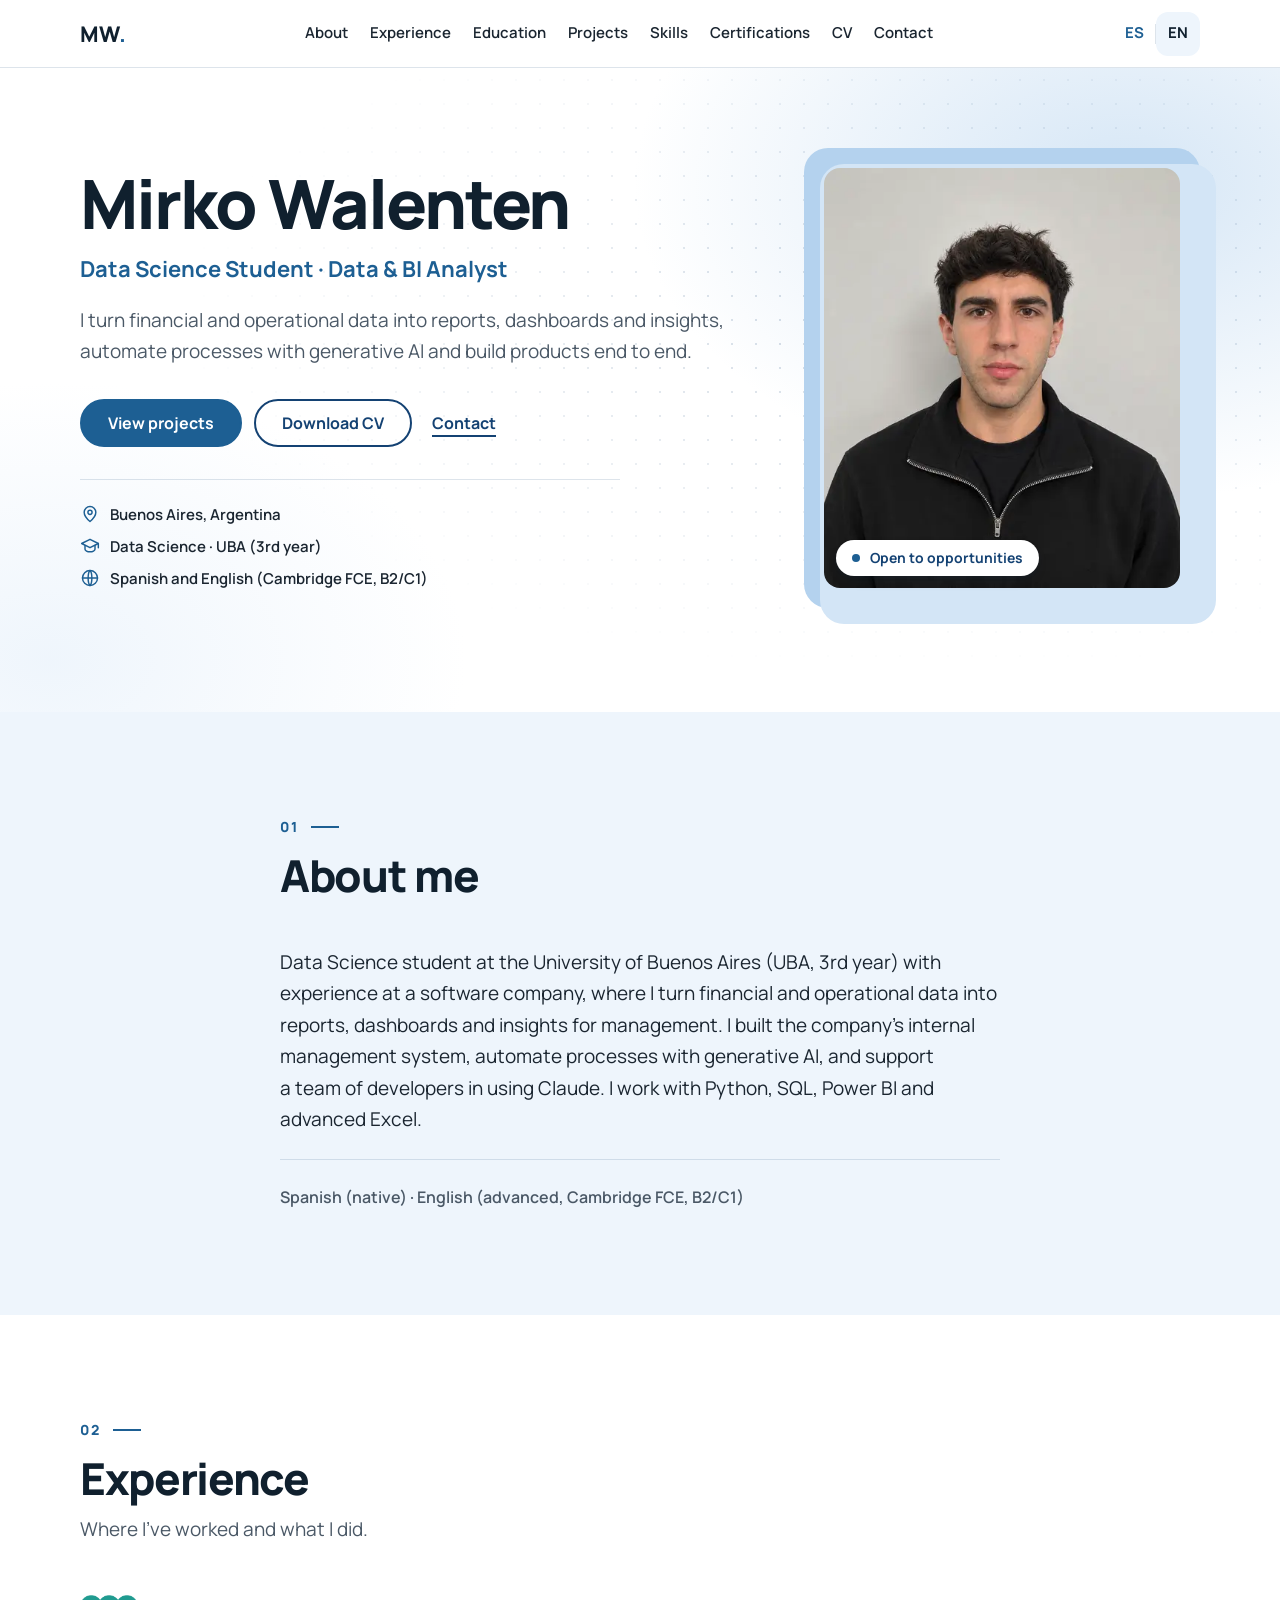
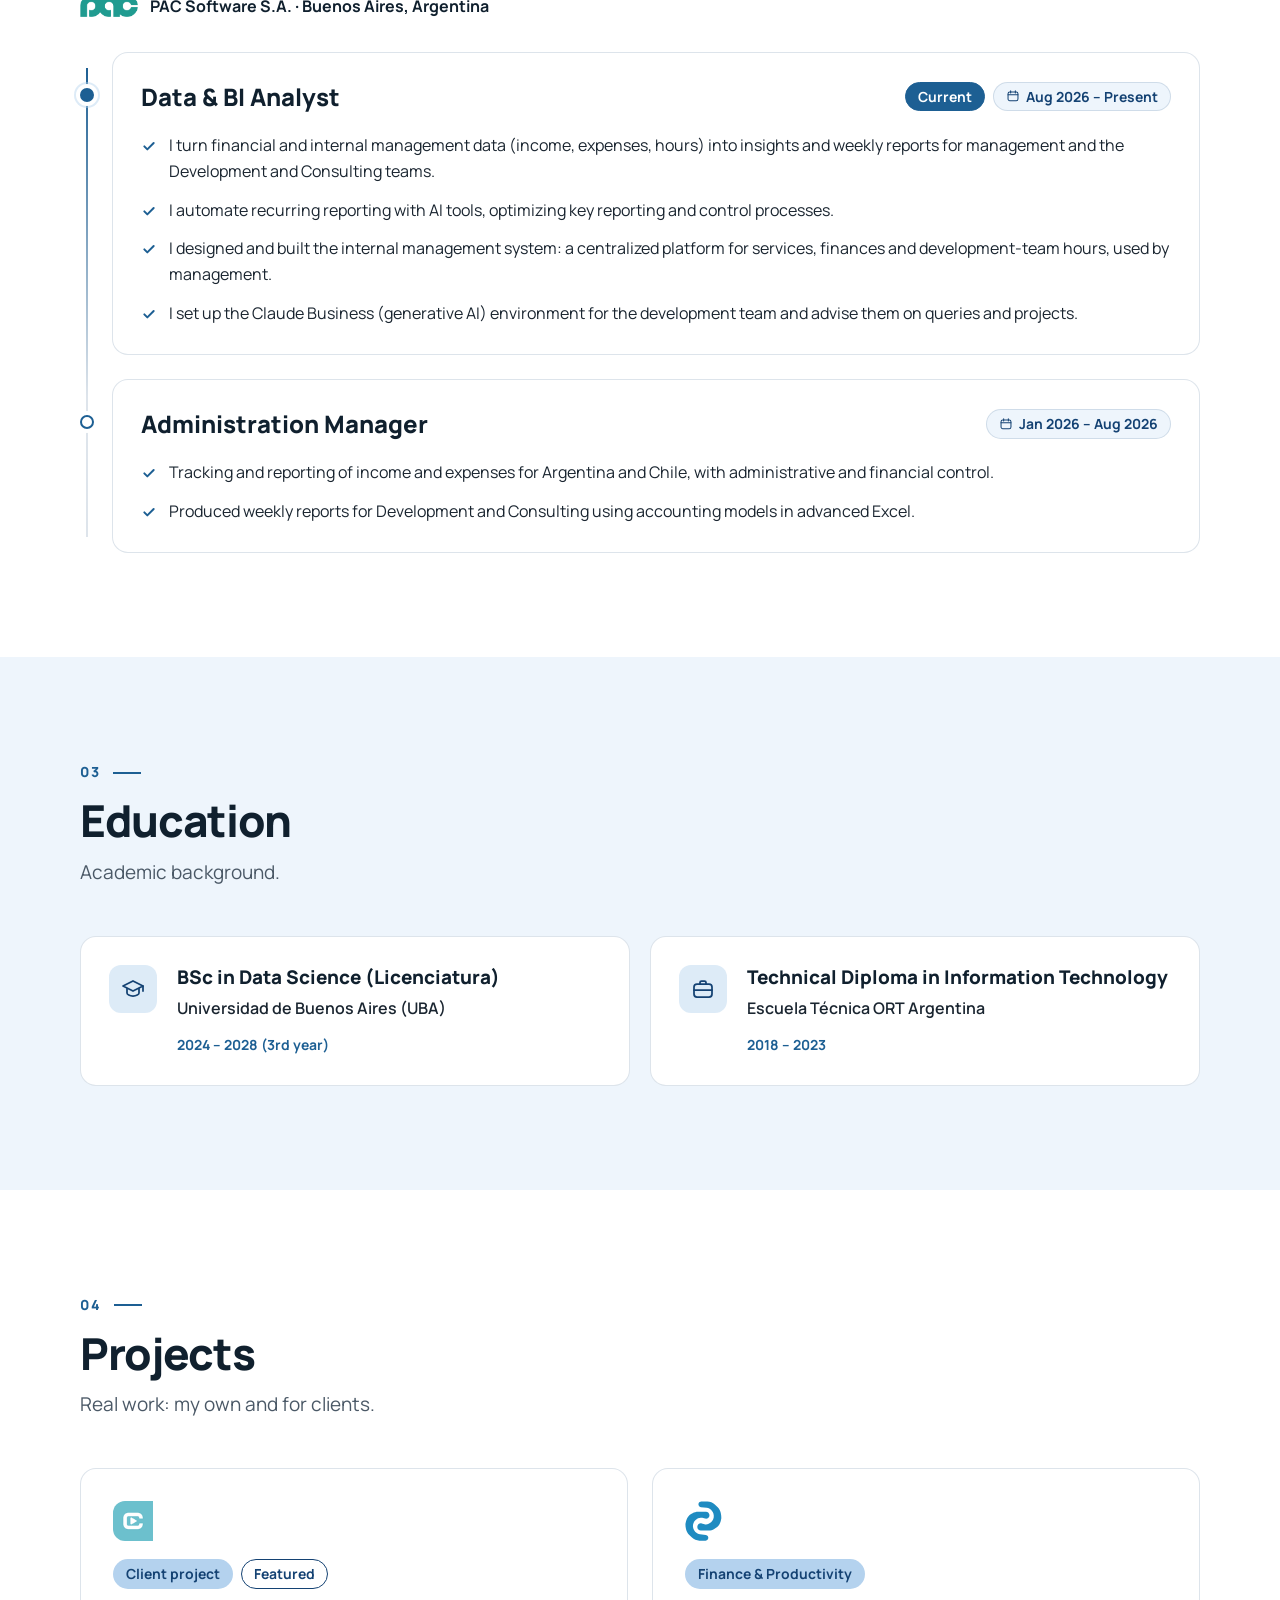
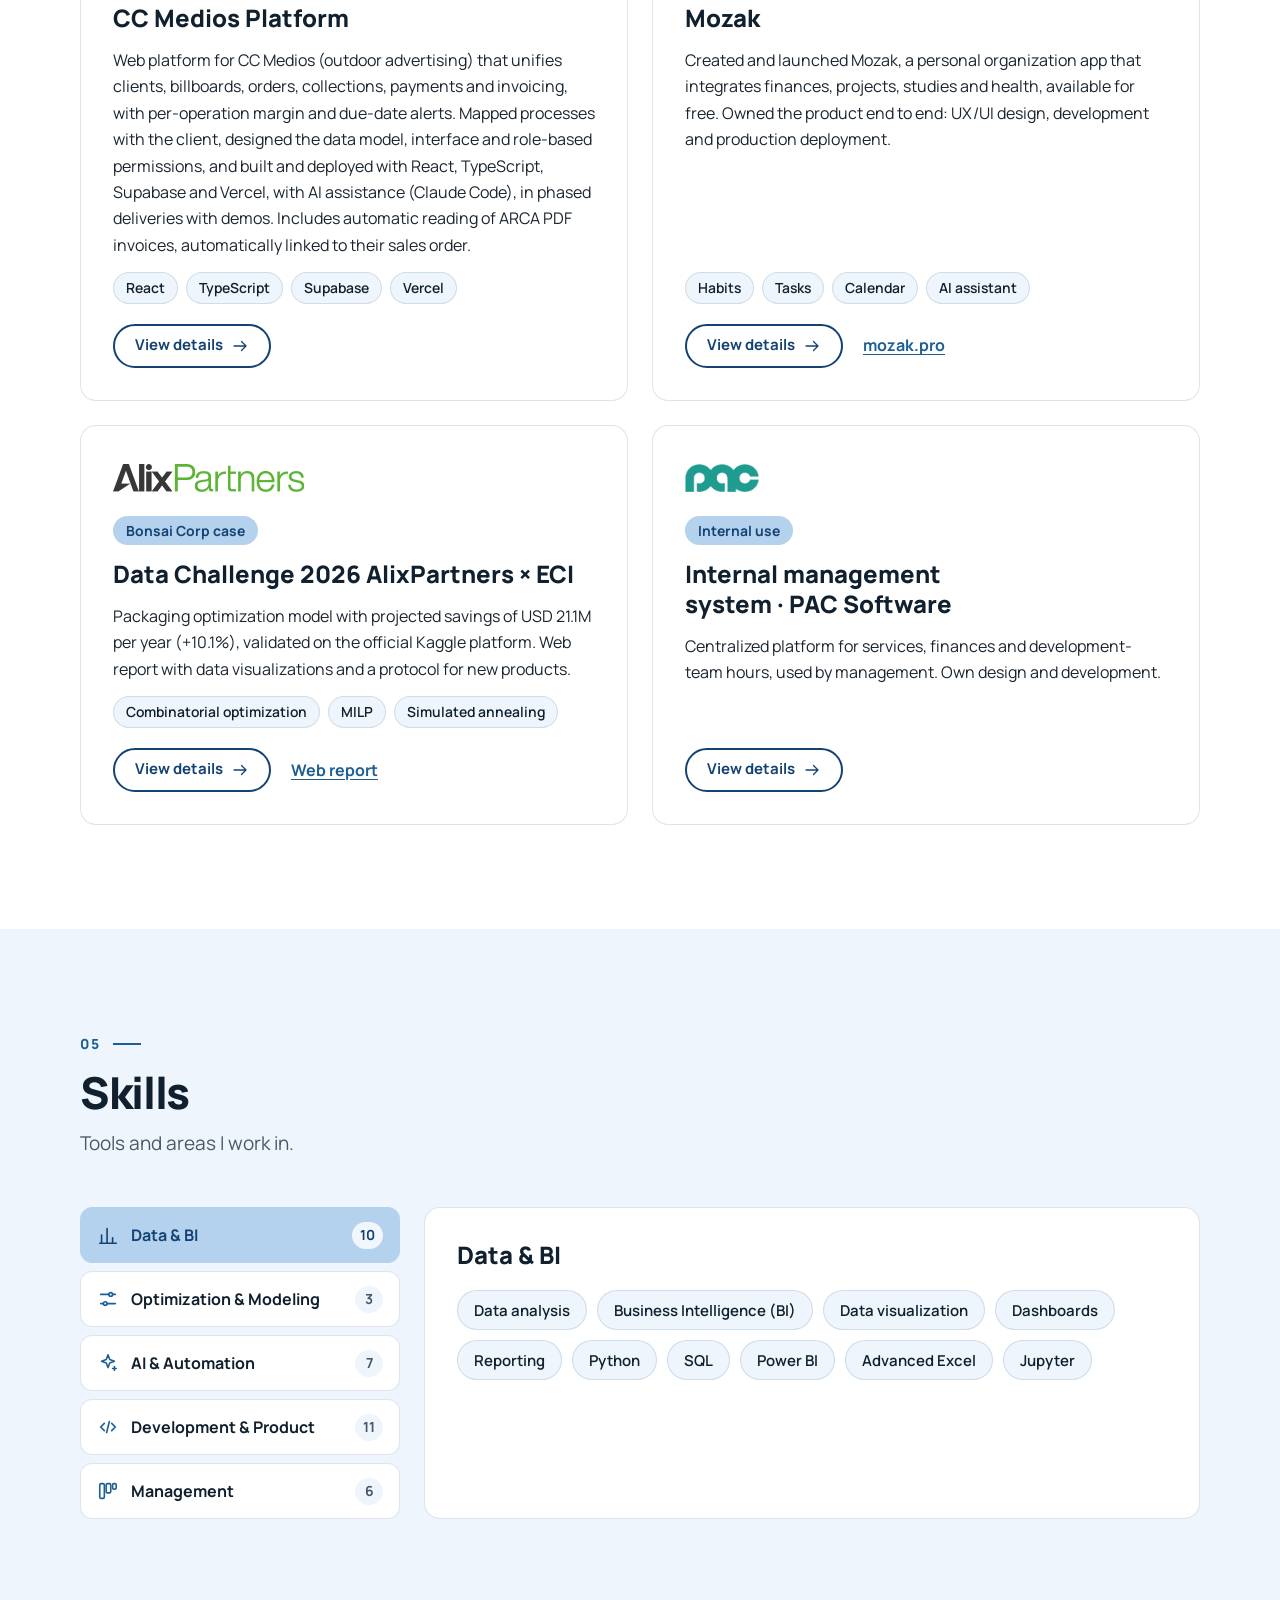
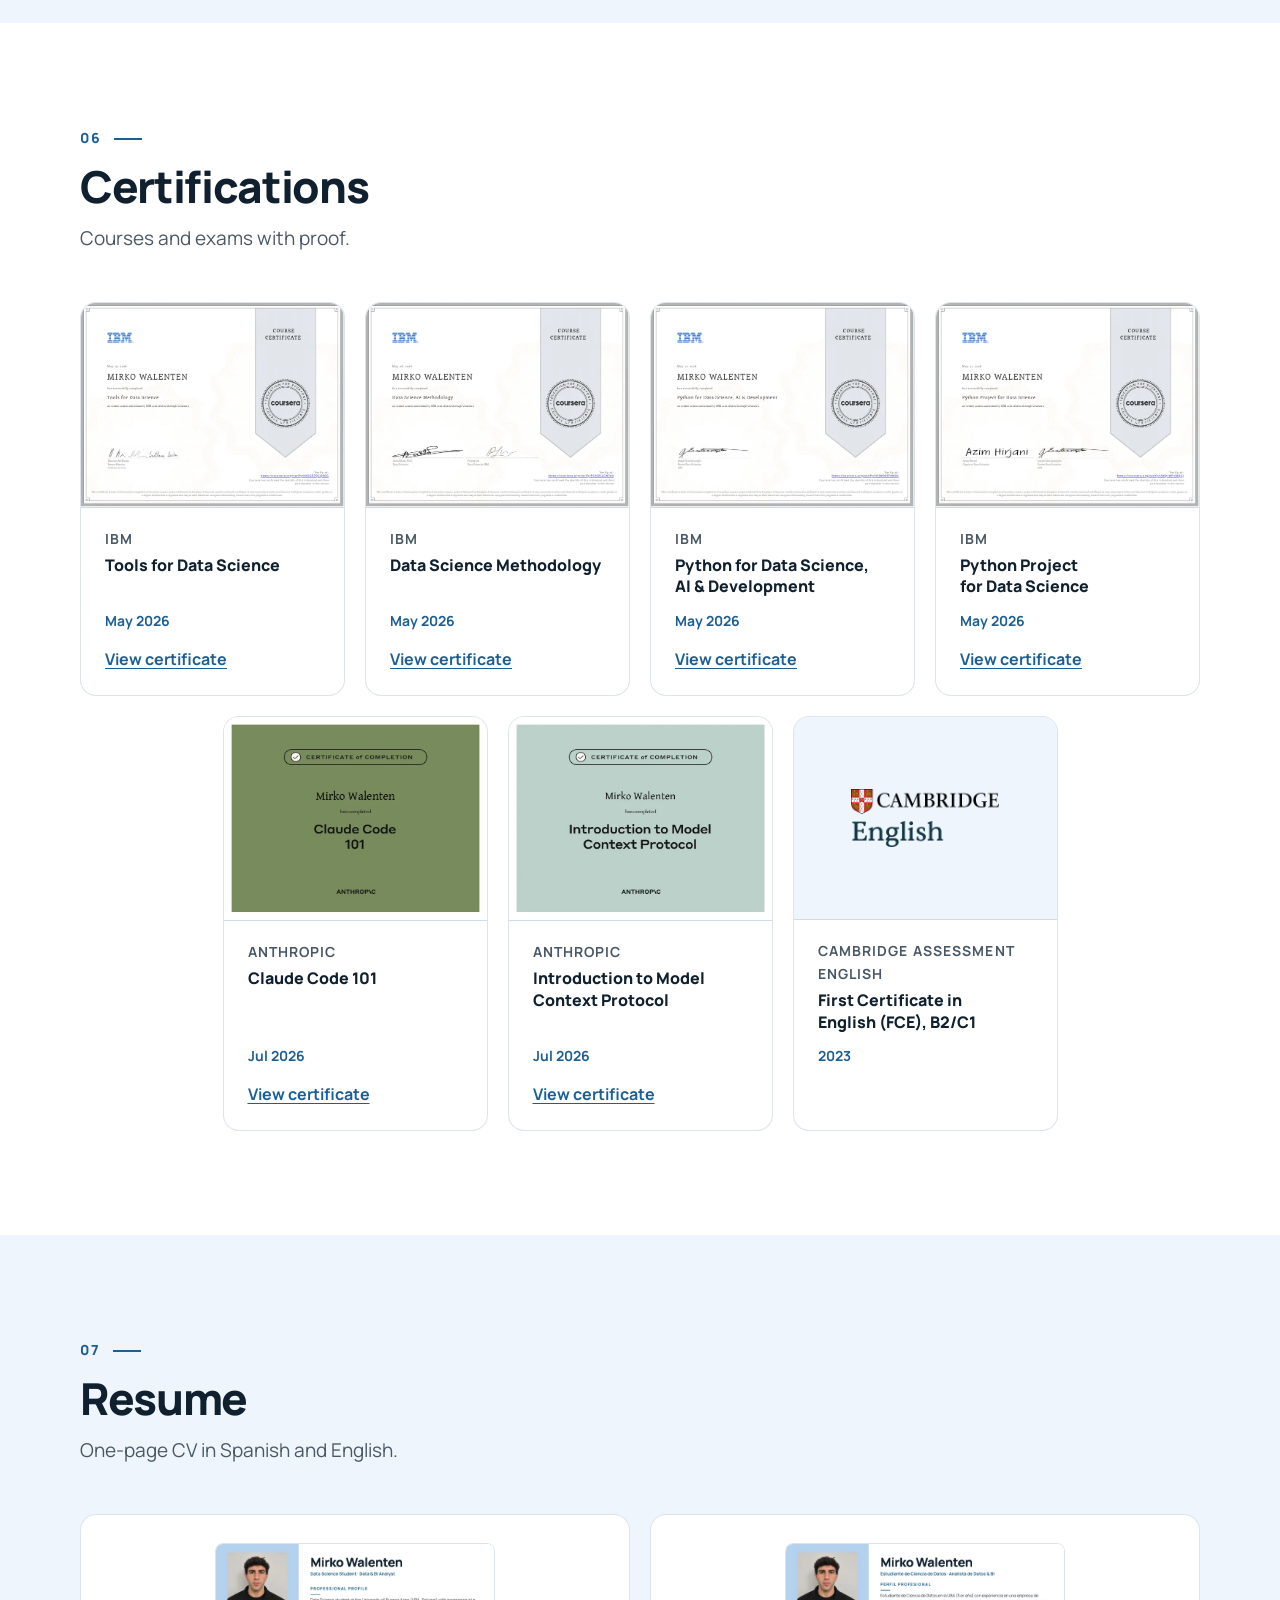
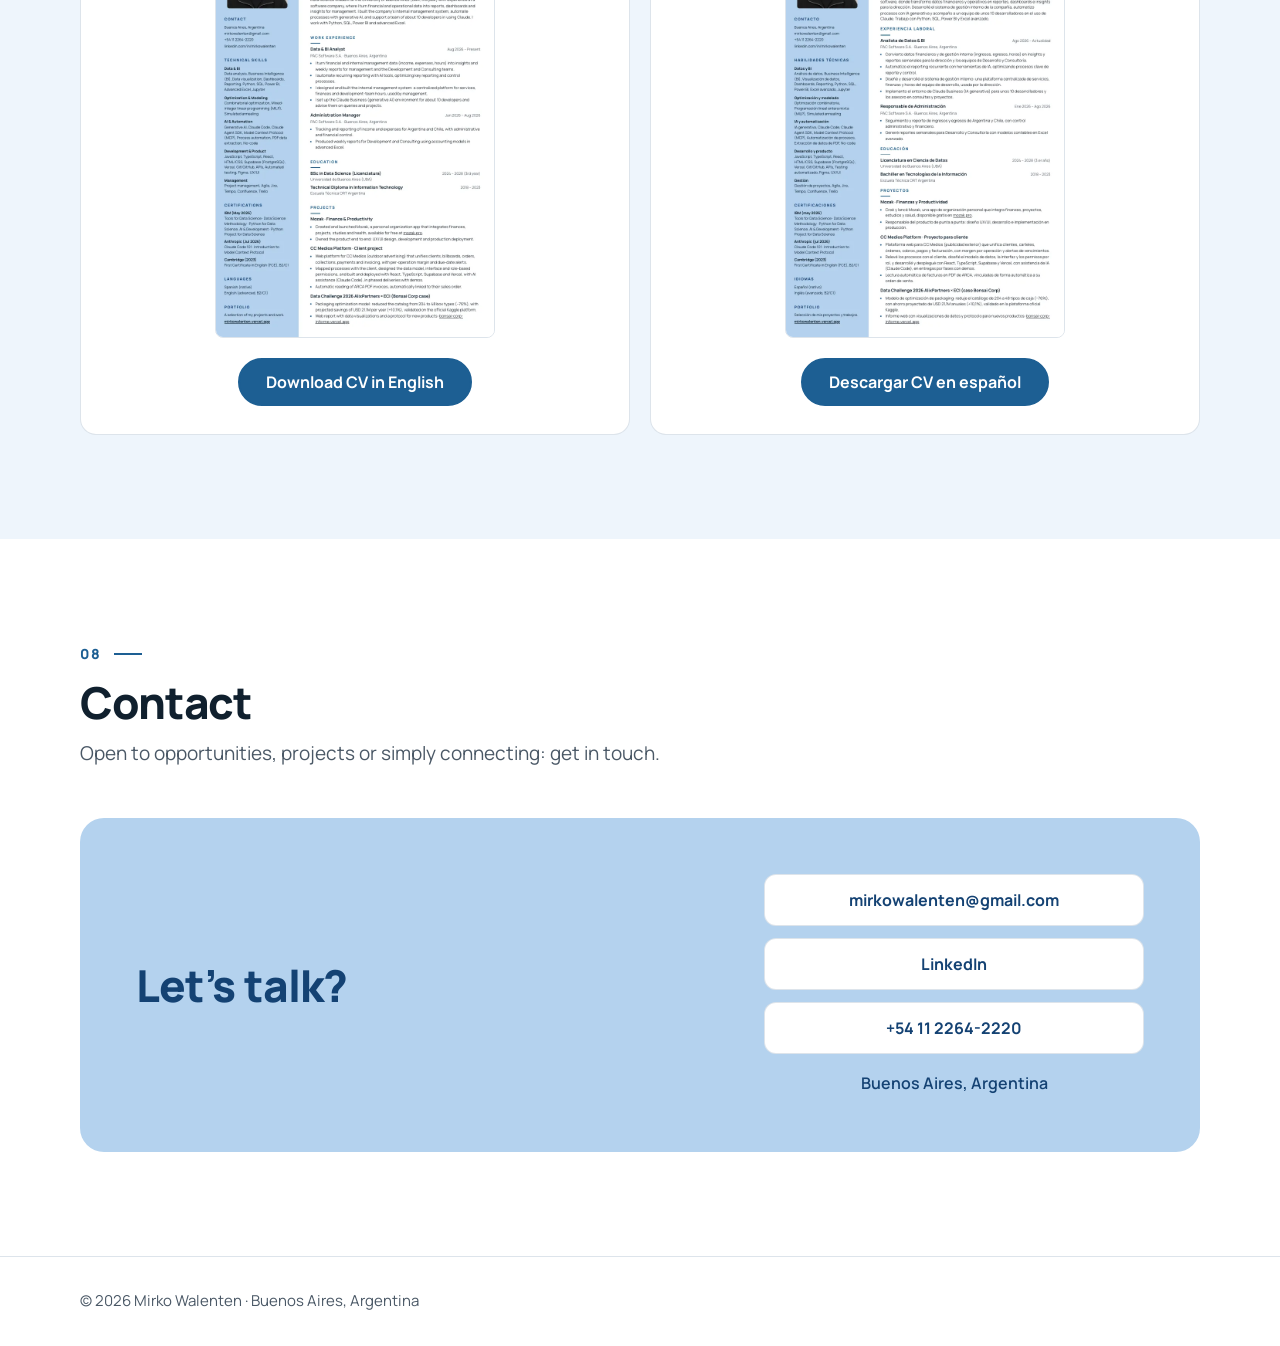
==== commit 33b78d66: "Bloque E: línea de tiempo con nodos y pills, logo de PAC, viñetas con check y tarjetas de educación " ====
--- a/en/index.html
+++ b/en/index.html
@@ -125,13 +125,13 @@
           <h2 class="section-head__title" id="t-experience">Experience</h2>
           <p class="section-head__sub">Where I’ve worked and what I did.</p>
         </header>
-        <p class="company reveal">PAC Software S.A. · Buenos Aires, Argentina</p>
+        <p class="company reveal"><img class="company__logo" src="/assets/img/logos/pac-72.webp" width="58" height="22" alt="" loading="lazy" decoding="async"><span>PAC Software S.A. · Buenos Aires, Argentina</span></p>
         <ol class="timeline">
           <li class="timeline__item">
             <article class="card role reveal">
               <div class="role__head">
                 <h3 class="role__title">Data &amp; BI Analyst</h3>
-                <p class="role__date">Aug 2026 – Present</p>
+                <p class="role__meta"><span class="pill pill--now">Current</span><span class="pill pill--date"><svg class="icon" width="14" height="14" aria-hidden="true" focusable="false"><use href="/assets/img/icons.svg?v=6#i-calendar"/></svg>Aug 2026 – Present</span></p>
               </div>
               <ul class="bullets">
                 <li>I turn financial and internal management data (income, expenses, hours) into insights and weekly reports for management and the Development and Consulting teams.</li>
@@ -145,7 +145,7 @@
             <article class="card role reveal">
               <div class="role__head">
                 <h3 class="role__title">Administration Manager</h3>
-                <p class="role__date">Jan 2026 – Aug 2026</p>
+                <p class="role__meta"><span class="pill pill--date"><svg class="icon" width="14" height="14" aria-hidden="true" focusable="false"><use href="/assets/img/icons.svg?v=6#i-calendar"/></svg>Jan 2026 – Aug 2026</span></p>
               </div>
               <ul class="bullets">
                 <li>Tracking and reporting of income and expenses for Argentina and Chile, with administrative and financial control.</li>
@@ -165,15 +165,17 @@
           <p class="section-head__sub">Academic background.</p>
         </header>
         <div class="education">
-          <article class="card reveal">
-            <h3>BSc in Data Science (Licenciatura)</h3>
+          <article class="card edu reveal">
+            <span class="edu__icon" aria-hidden="true"><svg class="icon" width="24" height="24" aria-hidden="true" focusable="false"><use href="/assets/img/icons.svg?v=6#i-cap"/></svg></span>
+            <div class="edu__body"><h3>BSc in Data Science (Licenciatura)</h3>
             <p class="education__school">Universidad de Buenos Aires (UBA)</p>
-            <p class="education__date">2024 – 2028 (3rd year)</p>
-          </article>
-          <article class="card reveal">
-            <h3>Technical Diploma in Information Technology</h3>
+            <p class="education__date">2024 – 2028 (3rd year)</p></div>
+          </article>
+          <article class="card edu reveal">
+            <span class="edu__icon" aria-hidden="true"><svg class="icon" width="24" height="24" aria-hidden="true" focusable="false"><use href="/assets/img/icons.svg?v=6#i-briefcase"/></svg></span>
+            <div class="edu__body"><h3>Technical Diploma in Information Technology</h3>
             <p class="education__school">Escuela Técnica ORT Argentina</p>
-            <p class="education__date">2018 – 2023</p>
+            <p class="education__date">2018 – 2023</p></div>
           </article>
         </div>
       </div>
--- a/assets/css/styles.css
+++ b/assets/css/styles.css
@@ -932,55 +932,70 @@
 
 /* ---------- Experiencia ---------- */
 .company {
+  display: flex;
+  align-items: center;
+  gap: var(--space-3);
   margin-bottom: var(--space-8);
   font-weight: 700;
   color: var(--ink);
+}
+
+.company__logo {
+  width: auto;
+  height: 22px;
 }
 
 .timeline {
   position: relative;
   display: grid;
   gap: var(--space-6);
-  padding-left: var(--space-7);
+  padding-left: var(--space-8);
 }
 
 .timeline::before {
   content: "";
   position: absolute;
-  top: var(--space-2);
-  bottom: var(--space-2);
-  left: 5px;
+  top: var(--space-4);
+  bottom: var(--space-4);
+  left: 6px;
   width: 2px;
-  background: var(--border);
+  background: linear-gradient(var(--blue), var(--border) 70%);
 }
 
 .timeline__item {
   position: relative;
 }
 
+/* Nodo alineado con la primera línea del título de cada rol */
 .timeline__item::before {
   content: "";
   position: absolute;
-  top: var(--space-9);
-  left: calc(var(--space-7) * -1);
-  width: 12px;
-  height: 12px;
+  top: 36px;
+  left: calc(var(--space-8) * -1);
+  width: 14px;
+  height: 14px;
   background: var(--white);
   border: 2px solid var(--blue);
   border-radius: 50%;
+  box-shadow: 0 0 0 4px var(--white);
 }
 
 .timeline__item:first-child::before {
   background: var(--blue);
+  box-shadow: 0 0 0 4px var(--white), 0 0 0 6px var(--tint);
+}
+
+.section--alt .timeline__item::before {
+  box-shadow: 0 0 0 4px var(--sky-50);
 }
 
 .role__head {
   display: flex;
   flex-wrap: wrap;
-  align-items: baseline;
+  align-items: center;
   justify-content: space-between;
-  gap: var(--space-1) var(--space-4);
-  margin-bottom: var(--space-4);
+  gap: var(--space-2) var(--space-4);
+  margin-bottom: var(--space-5);
 }
 
 .role__title {
@@ -990,31 +1005,57 @@
   color: var(--ink);
 }
 
-.role__date {
+.role__meta {
+  display: flex;
+  flex-wrap: wrap;
+  align-items: center;
+  gap: var(--space-2);
+}
+
+.pill {
+  display: inline-flex;
+  align-items: center;
+  gap: 6px;
+  padding: var(--space-1) var(--space-3);
   font-size: var(--fs-small);
   font-weight: 700;
-  color: var(--blue);
+  line-height: 1.4;
+  white-space: nowrap;
+  border-radius: var(--radius-pill);
+}
+
+.pill--date {
+  color: var(--blue-dark);
+  background: var(--sky-50);
+  border: 1px solid var(--border);
+}
+
+.pill--now {
+  color: var(--white);
+  background: var(--blue);
+  border: 1px solid var(--blue);
 }
 
 .bullets {
   display: grid;
-  gap: 10px;
+  gap: var(--space-3);
 }
 
 .bullets li {
   position: relative;
-  padding-left: var(--space-5);
+  padding-left: var(--space-7);
 }
 
 .bullets li::before {
   content: "";
   position: absolute;
-  top: 0.72em;
+  top: 0.38em;
   left: 0;
-  width: 6px;
-  height: 6px;
+  width: 16px;
+  height: 16px;
   background: var(--blue);
-  border-radius: 50%;
+  -webkit-mask: url("data:image/svg+xml,%3Csvg xmlns='http://www.w3.org/2000/svg' viewBox='0 0 24 24' fill='none' stroke='black' stroke-width='3' stroke-linecap='round' stroke-linejoin='round'%3E%3Cpath d='M5 12.5l4.5 4.5L19 7.5'/%3E%3C/svg%3E") center / contain no-repeat;
+  mask: url("data:image/svg+xml,%3Csvg xmlns='http://www.w3.org/2000/svg' viewBox='0 0 24 24' fill='none' stroke='black' stroke-width='3' stroke-linecap='round' stroke-linejoin='round'%3E%3Cpath d='M5 12.5l4.5 4.5L19 7.5'/%3E%3C/svg%3E") center / contain no-repeat;
 }
 
 /* ---------- Proyectos ---------- */
@@ -1530,8 +1571,31 @@
   gap: var(--space-5);
 }
 
+.edu {
+  display: flex;
+  align-items: flex-start;
+  gap: var(--space-5);
+  transition: border-color var(--dur) var(--ease), box-shadow var(--dur) var(--ease), transform var(--dur) var(--ease);
+}
+
+.edu:hover {
+  border-color: var(--border-strong);
+  box-shadow: var(--shadow-2);
+}
+
+.edu__icon {
+  display: grid;
+  flex: none;
+  place-items: center;
+  width: 48px;
+  height: 48px;
+  color: var(--blue-dark);
+  background: var(--tint);
+  border-radius: var(--radius-md);
+}
+
 .education h3 {
-  font-size: var(--fs-h3);
+  font-size: var(--fs-h4);
   font-weight: 800;
   line-height: var(--lh-snug);
   color: var(--ink);
@@ -1543,7 +1607,7 @@
 }
 
 .education__date {
-  margin-top: 14px;
+  margin-top: var(--space-3);
   font-size: var(--fs-small);
   font-weight: 700;
   color: var(--blue);
@@ -1834,7 +1898,8 @@
     transform: none;
   }
 
-  .project:hover {
+  .project:hover,
+  .edu:hover {
     transform: translateY(-2px);
   }
 }
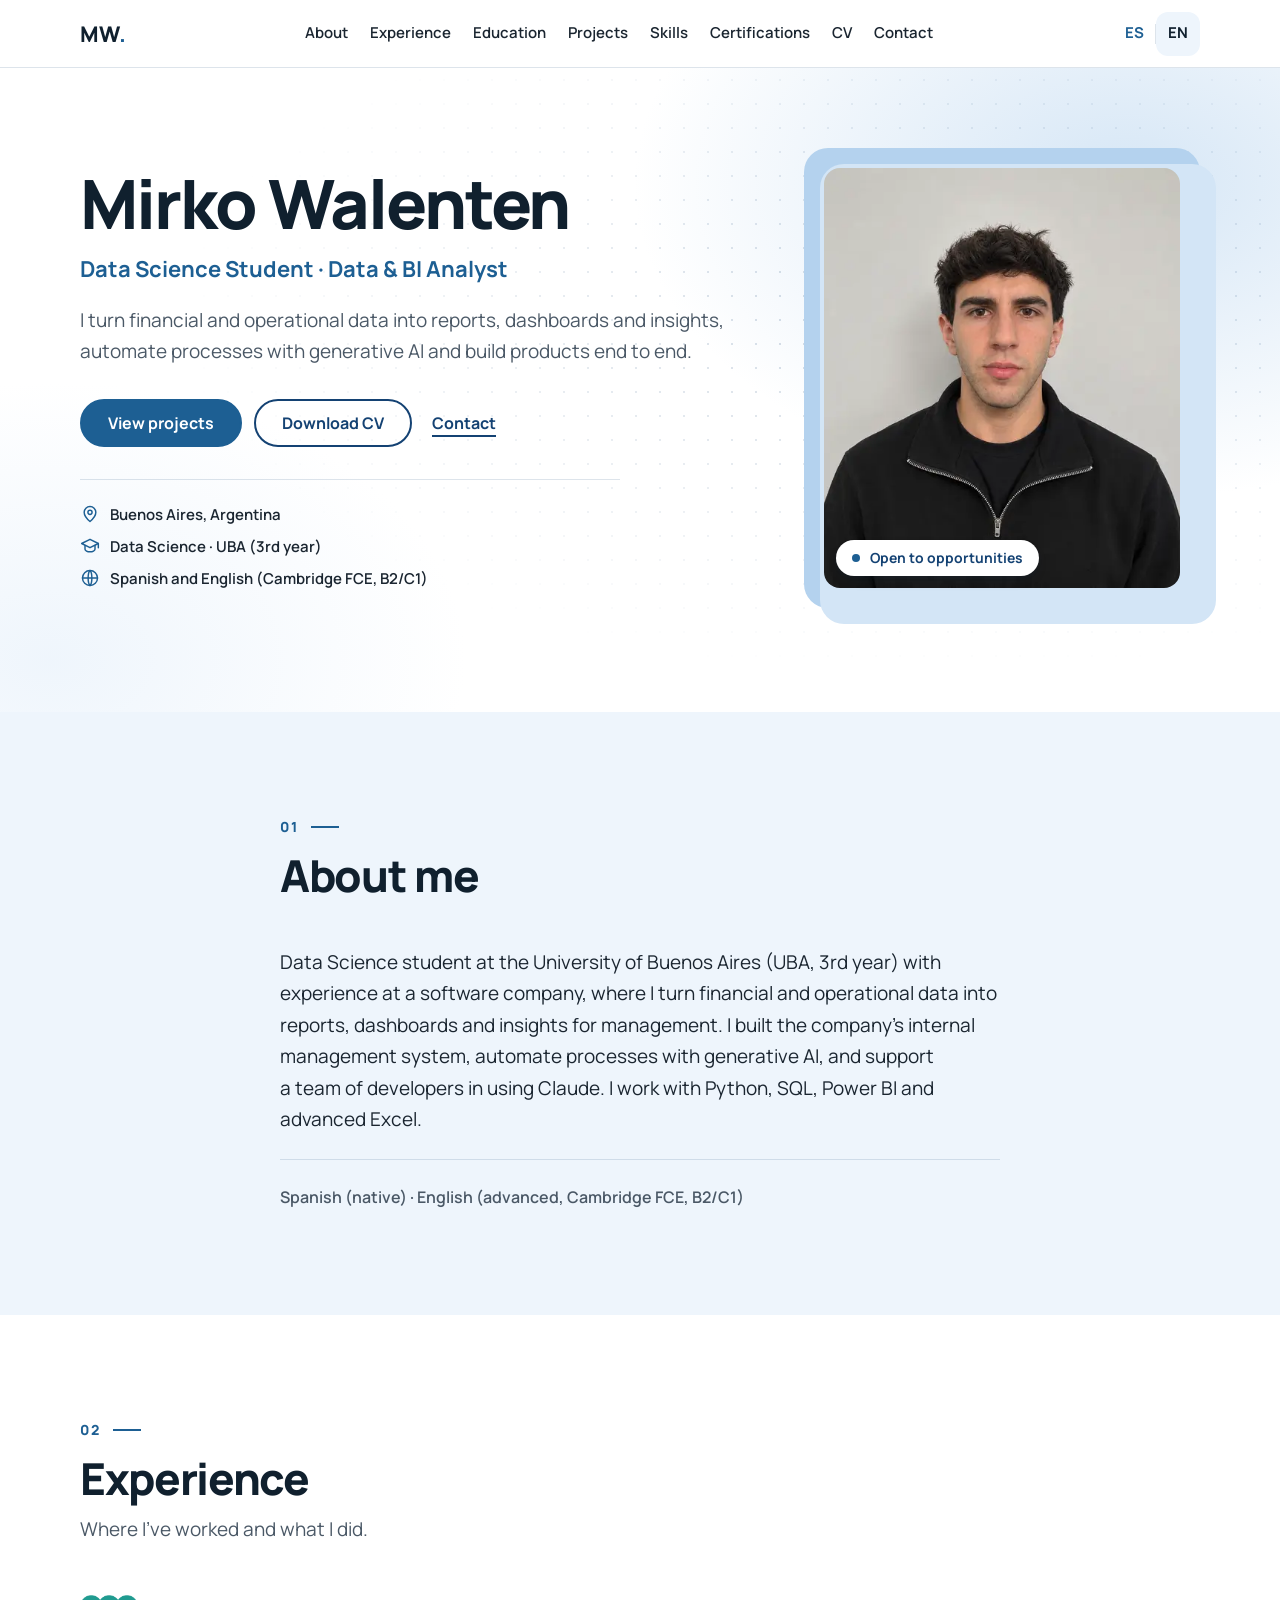
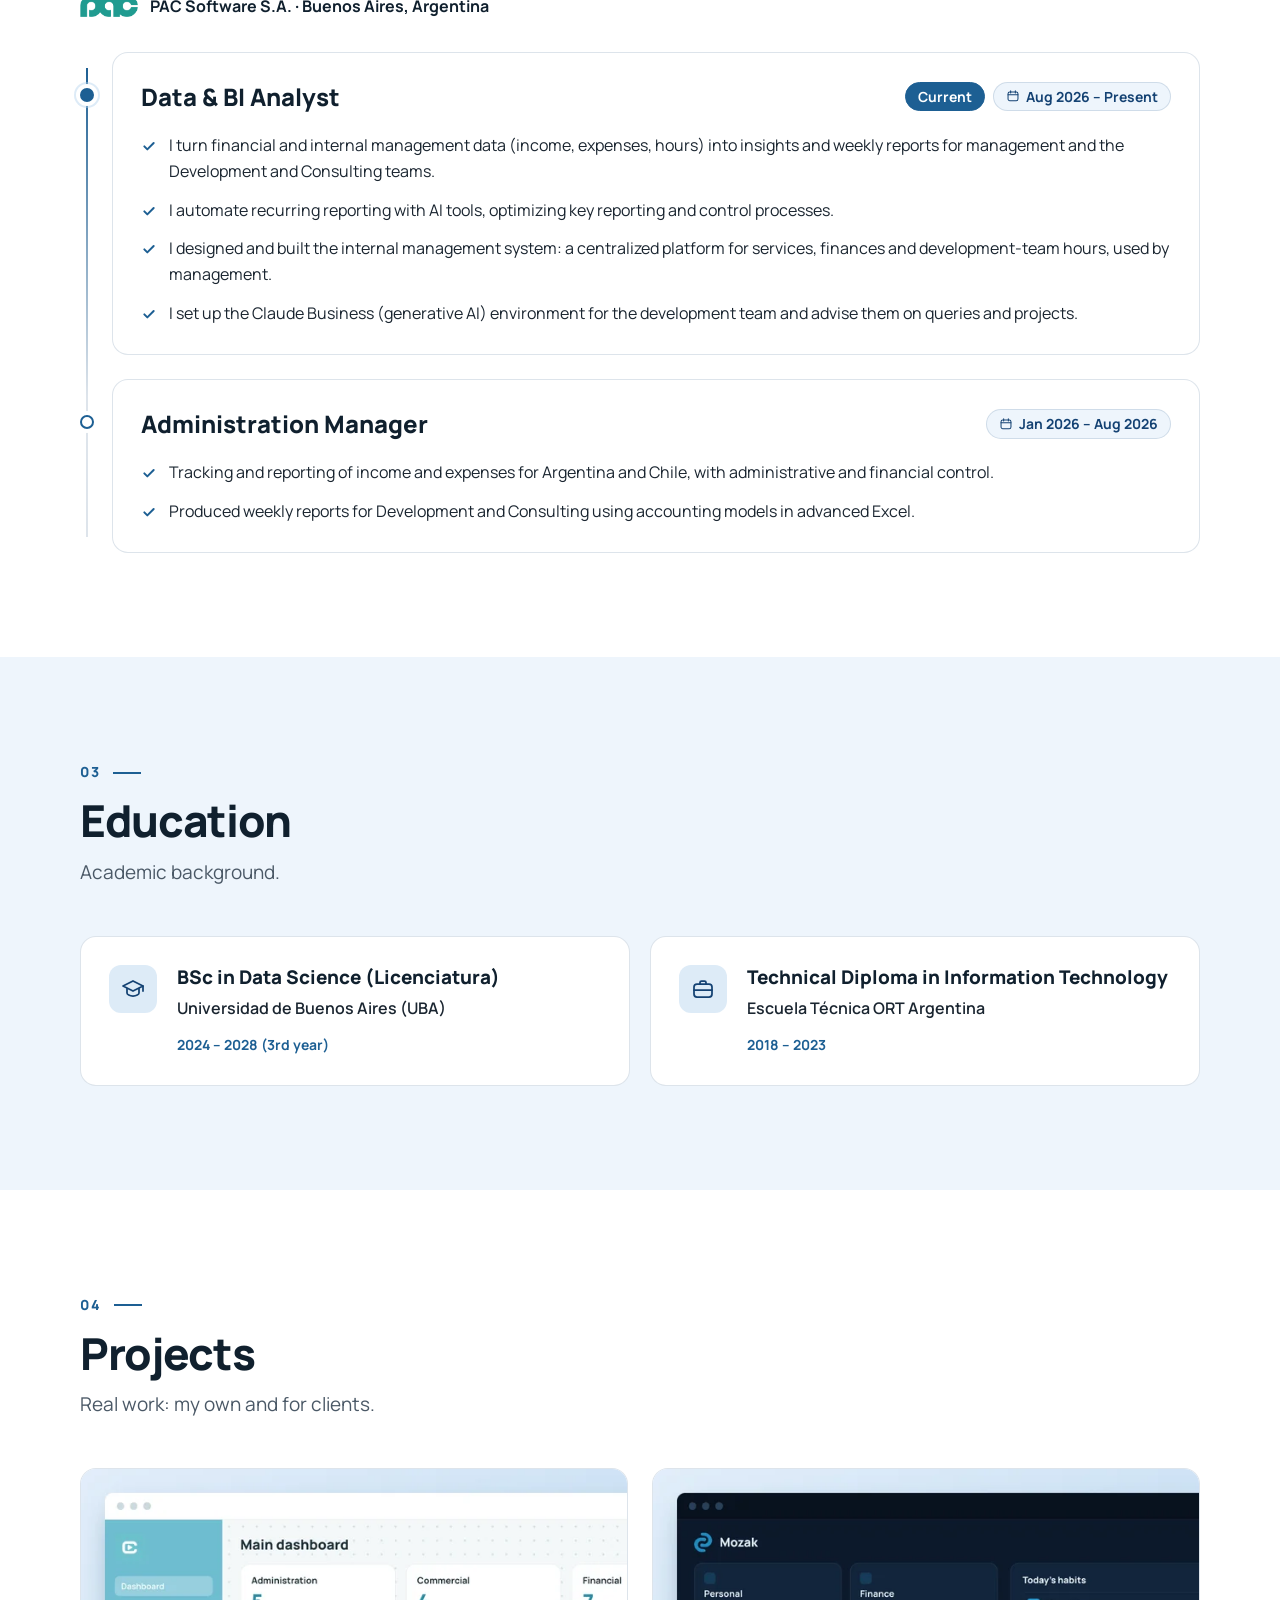
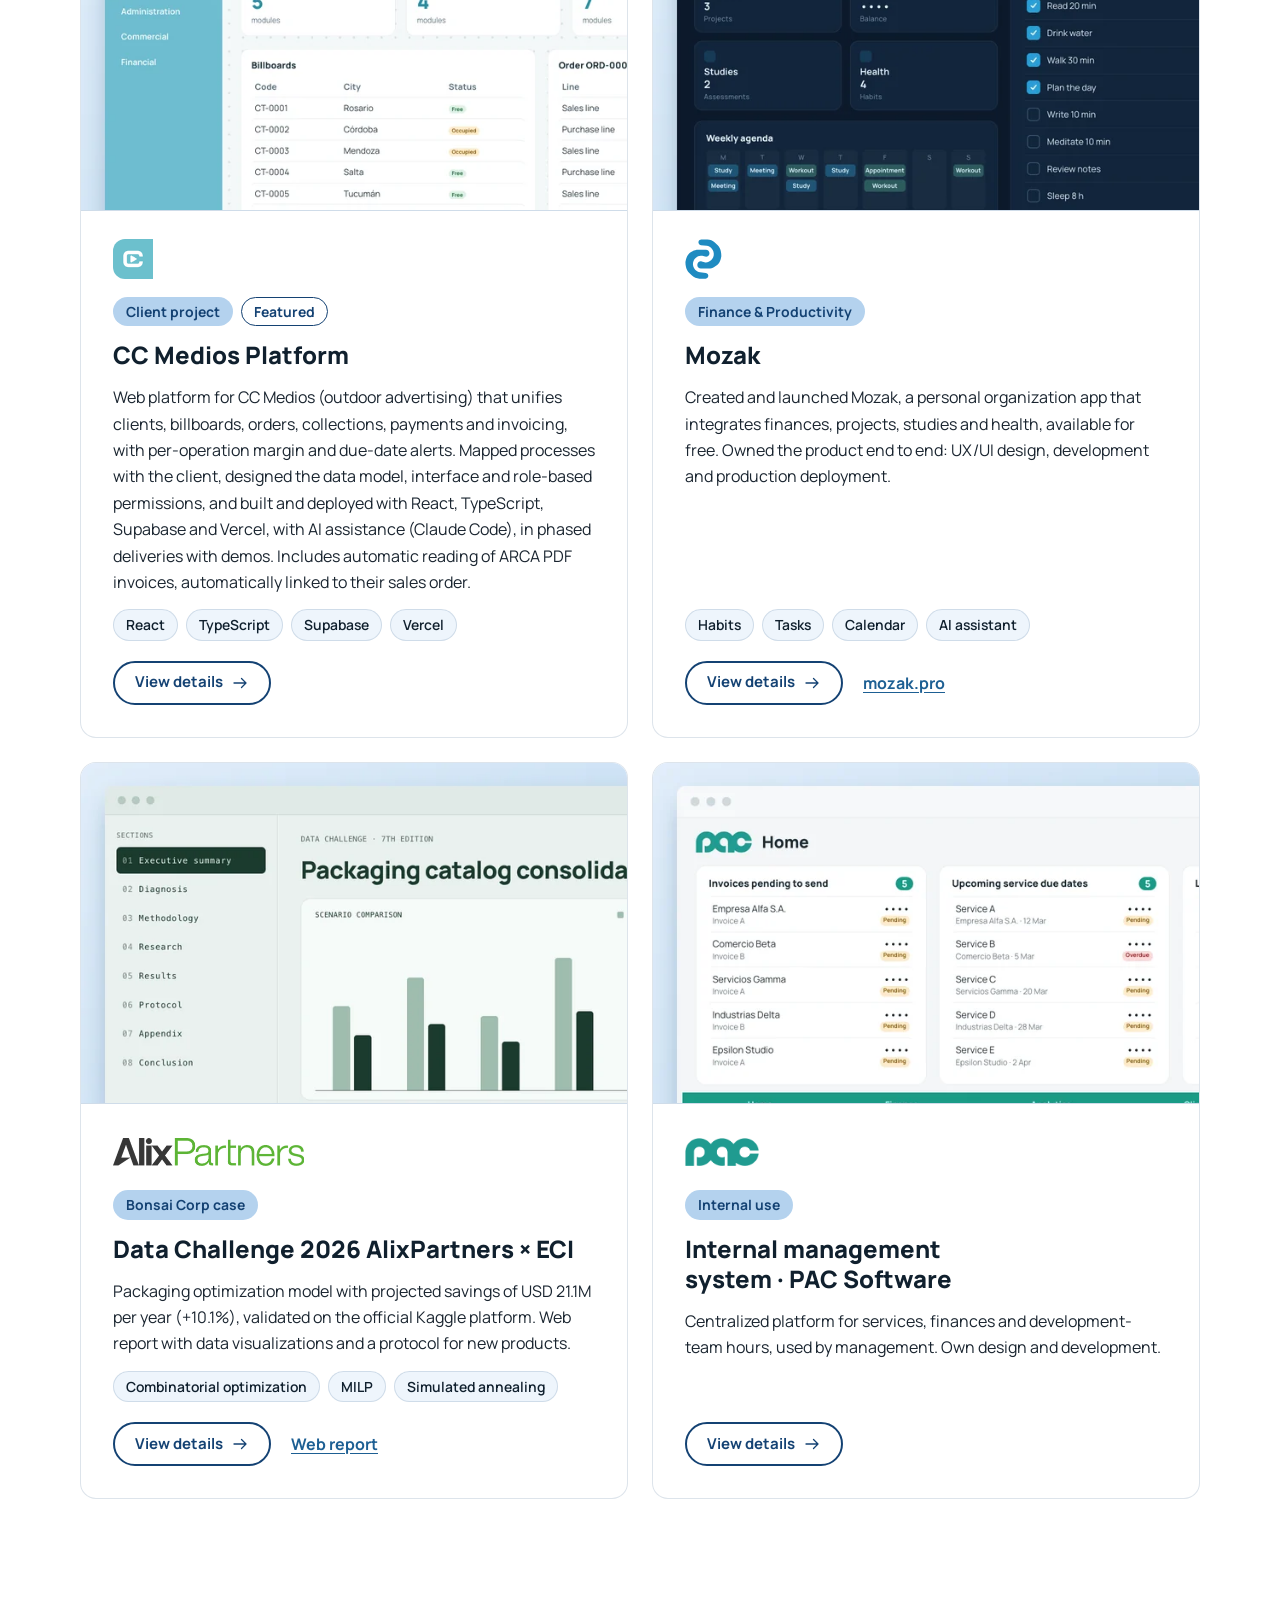
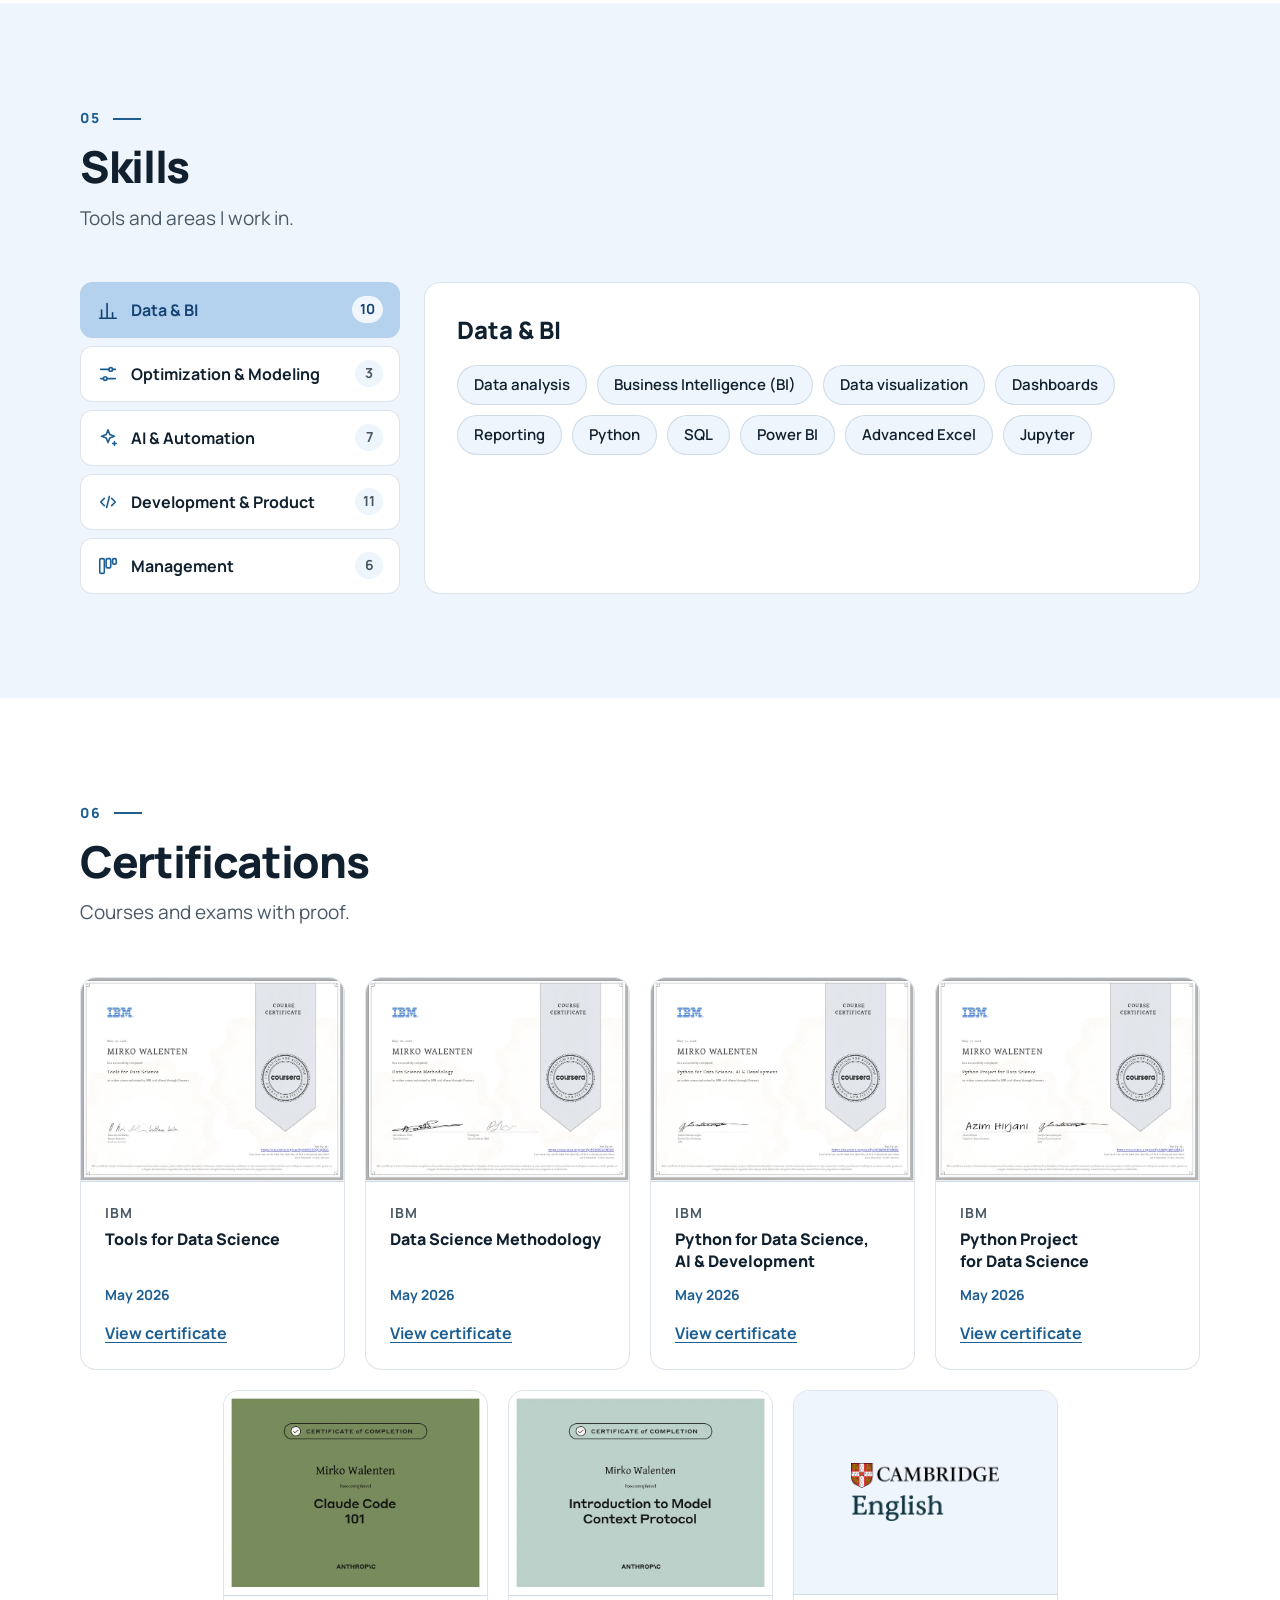
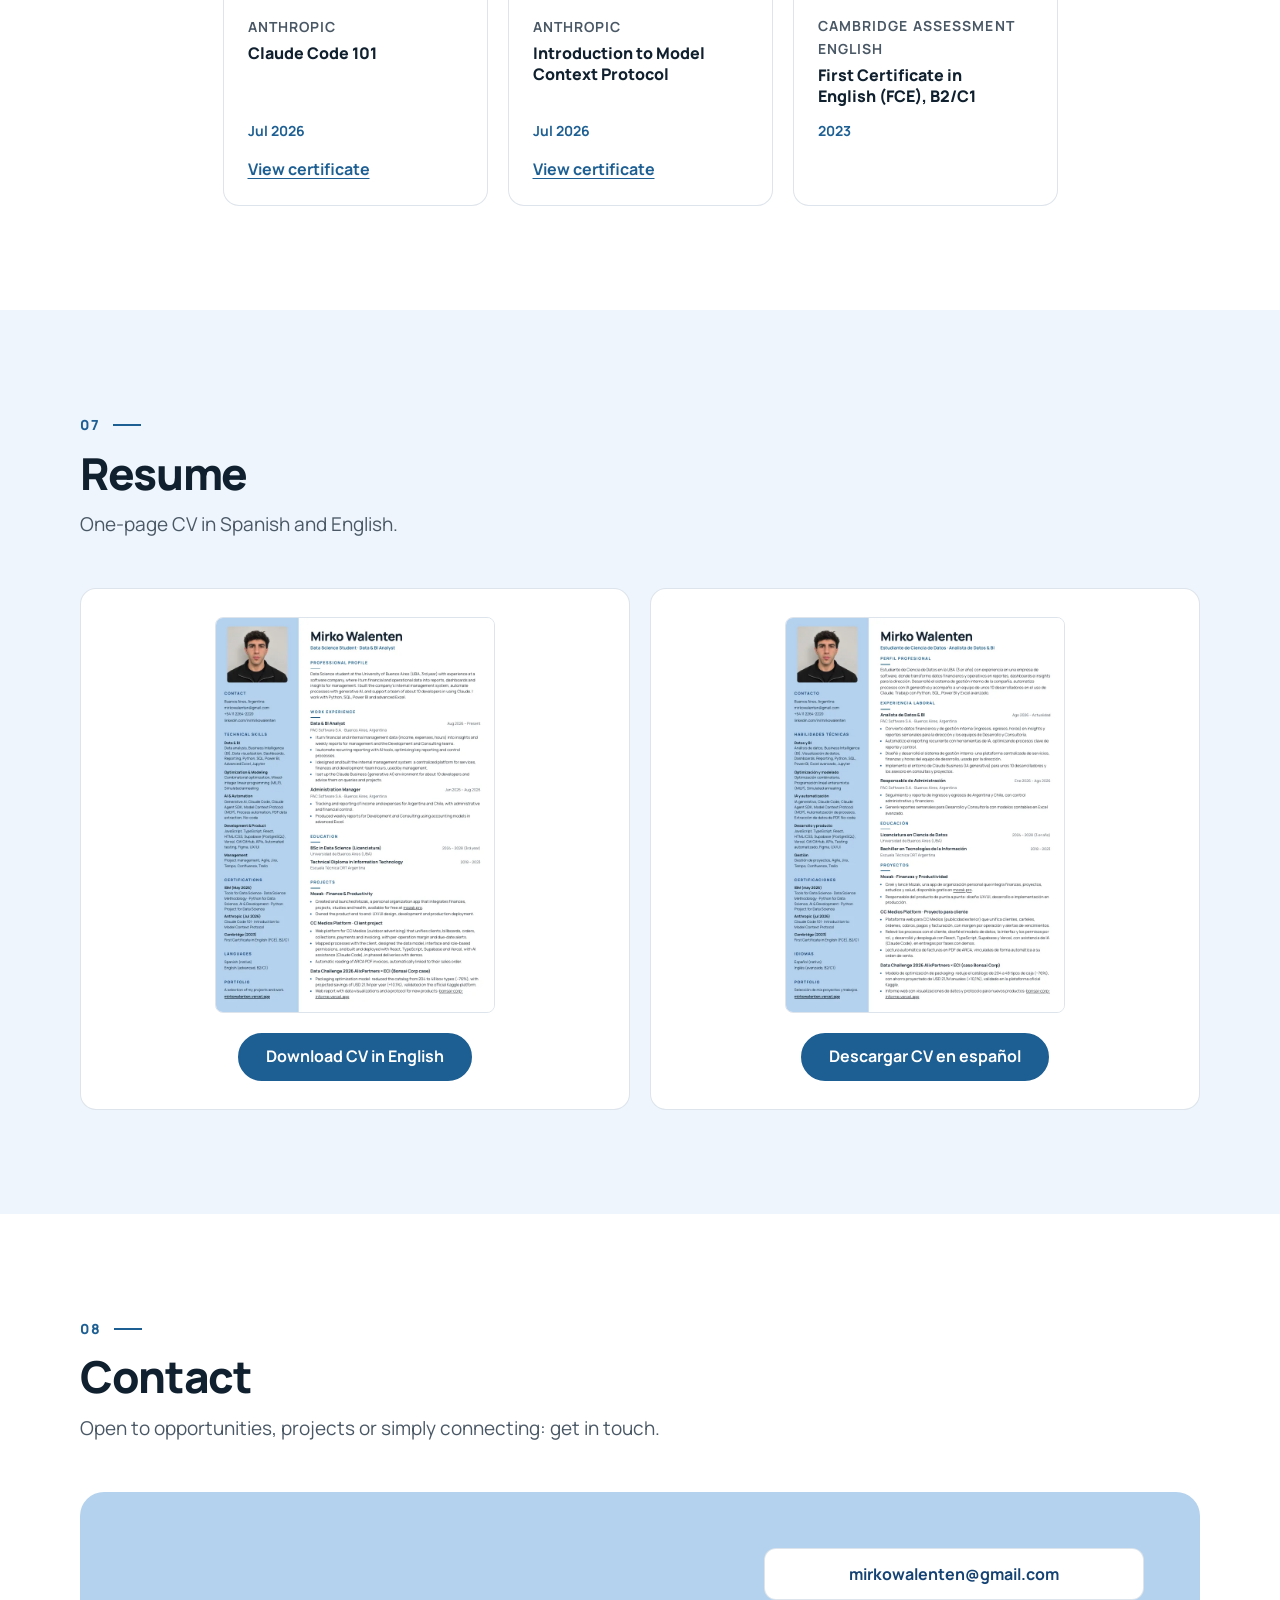
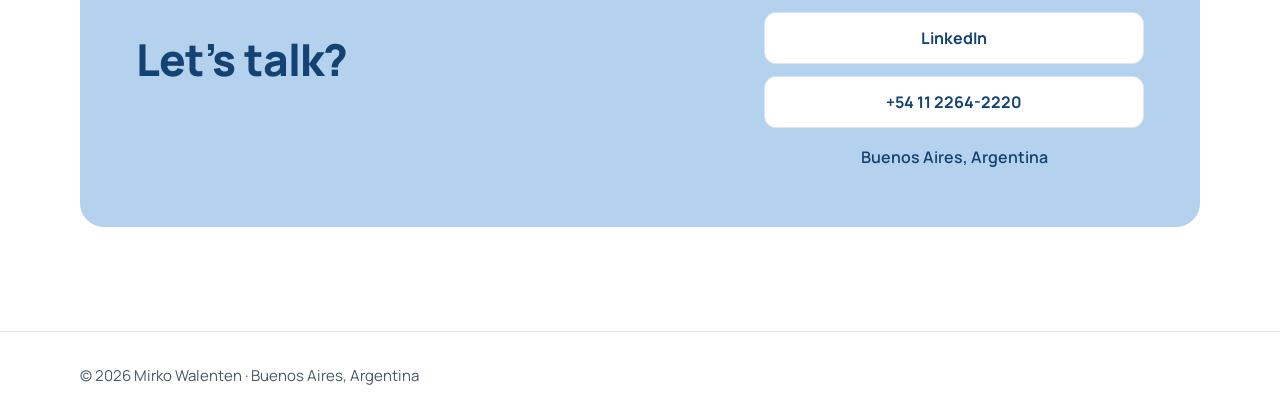
==== commit 652000f7: "Bloque F: portadas con miniaturas de las maquetas, hover de tarjeta y fix del enlace estirado al pre" ====
--- a/en/index.html
+++ b/en/index.html
@@ -191,6 +191,10 @@
         <div class="projects">
 
           <article class="card project reveal">
+            <div class="project__cover">
+              <img src="/assets/img/projects/cc-medios-cover-en-640.webp" srcset="/assets/img/projects/cc-medios-cover-en-640.webp 640w, /assets/img/projects/cc-medios-cover-en-1280.webp 1280w" sizes="(min-width: 900px) 548px, calc(100vw - 40px)" width="640" height="400" alt="Illustrative mockup of CC Medios Platform" loading="lazy" decoding="async">
+            </div>
+            <div class="project__body">
             <img class="project__logo" src="/assets/img/logos/cc-medios-64.webp" srcset="/assets/img/logos/cc-medios-64.webp 1x, /assets/img/logos/cc-medios-128.webp 2x" width="40" height="40" alt="CC Medios logo" loading="lazy" decoding="async">
             <div class="project__meta">
               <p class="project__tag">Client project</p>
@@ -207,8 +211,13 @@
             <div class="project__actions">
               <a class="btn btn--ghost btn--sm project__detail" href="/en/projects/cc-medios">View details<svg class="icon" width="18" height="18" aria-hidden="true" focusable="false"><use href="/assets/img/icons.svg?v=6#i-arrow-right"/></svg><span class="sr-only"> of CC Medios Platform</span></a>
             </div>
+            </div>
           </article>
           <article class="card project reveal">
+            <div class="project__cover">
+              <img src="/assets/img/projects/mozak-cover-en-640.webp" srcset="/assets/img/projects/mozak-cover-en-640.webp 640w, /assets/img/projects/mozak-cover-en-1280.webp 1280w" sizes="(min-width: 900px) 548px, calc(100vw - 40px)" width="640" height="400" alt="Illustrative mockup of Mozak" loading="lazy" decoding="async">
+            </div>
+            <div class="project__body">
             <img class="project__logo" src="/assets/img/logos/mozak.svg" width="37" height="40" alt="Mozak logo" loading="lazy" decoding="async">
             <div class="project__meta">
               <p class="project__tag">Finance &amp; Productivity</p>
@@ -225,8 +234,13 @@
               <a class="btn btn--ghost btn--sm project__detail" href="/en/projects/mozak">View details<svg class="icon" width="18" height="18" aria-hidden="true" focusable="false"><use href="/assets/img/icons.svg?v=6#i-arrow-right"/></svg><span class="sr-only"> of Mozak</span></a>
               <a class="project__link" href="https://mozak.pro" target="_blank" rel="noopener noreferrer">mozak.pro<span class="sr-only"> (opens in a new tab)</span></a>
             </div>
+            </div>
           </article>
           <article class="card project reveal">
+            <div class="project__cover">
+              <img src="/assets/img/projects/bonsai-corp-cover-en-640.webp" srcset="/assets/img/projects/bonsai-corp-cover-en-640.webp 640w, /assets/img/projects/bonsai-corp-cover-en-1280.webp 1280w" sizes="(min-width: 900px) 548px, calc(100vw - 40px)" width="640" height="400" alt="Illustrative mockup of the Bonsai Corp report" loading="lazy" decoding="async">
+            </div>
+            <div class="project__body">
             <img class="project__logo project__logo--alix" src="/assets/img/logos/alixpartners-56.webp" srcset="/assets/img/logos/alixpartners-56.webp 1x, /assets/img/logos/alixpartners-112.webp 2x" width="190" height="28" alt="AlixPartners logo" loading="lazy" decoding="async">
             <div class="project__meta">
               <p class="project__tag">Bonsai Corp case</p>
@@ -242,8 +256,13 @@
               <a class="btn btn--ghost btn--sm project__detail" href="/en/projects/bonsai-corp">View details<svg class="icon" width="18" height="18" aria-hidden="true" focusable="false"><use href="/assets/img/icons.svg?v=6#i-arrow-right"/></svg><span class="sr-only"> of Data Challenge 2026 AlixPartners × ECI</span></a>
               <a class="project__link" href="https://bonsai-corp-informe.vercel.app" target="_blank" rel="noopener noreferrer">Web report<span class="sr-only"> (opens in a new tab)</span></a>
             </div>
+            </div>
           </article>
           <article class="card project reveal">
+            <div class="project__cover">
+              <img src="/assets/img/projects/pac-app-cover-en-640.webp" srcset="/assets/img/projects/pac-app-cover-en-640.webp 640w, /assets/img/projects/pac-app-cover-en-1280.webp 1280w" sizes="(min-width: 900px) 548px, calc(100vw - 40px)" width="640" height="400" alt="Illustrative mockup of PAC’s internal management system" loading="lazy" decoding="async">
+            </div>
+            <div class="project__body">
             <img class="project__logo project__logo--pac" src="/assets/img/logos/pac-72.webp" width="74" height="28" alt="PAC logo" loading="lazy" decoding="async">
             <div class="project__meta">
               <p class="project__tag">Internal use</p>
@@ -252,6 +271,7 @@
             <p class="project__text">Centralized platform for services, finances and development-team hours, used by management. Own design and development.</p>
             <div class="project__actions">
               <a class="btn btn--ghost btn--sm project__detail" href="/en/projects/pac-app">View details<svg class="icon" width="18" height="18" aria-hidden="true" focusable="false"><use href="/assets/img/icons.svg?v=6#i-arrow-right"/></svg><span class="sr-only"> of Internal management system · PAC Software</span></a>
+            </div>
             </div>
           </article>
 
--- a/assets/css/styles.css
+++ b/assets/css/styles.css
@@ -1068,14 +1068,38 @@
   position: relative;
   display: flex;
   flex-direction: column;
+  height: 100%;
+  padding: 0;
+  transition: border-color var(--dur) var(--ease), transform var(--dur) var(--ease), box-shadow var(--dur) var(--ease);
+}
+
+.project:hover {
+  border-color: var(--celeste);
+  box-shadow: var(--shadow-3);
+}
+
+/* Portada: miniatura de la maqueta (16:10). El recorte redondeado va en la portada para no cortar el foco de la tarjeta */
+.project__cover {
+  position: relative;
+  aspect-ratio: 16 / 10;
+  overflow: hidden;
+  background: var(--sky-50);
+  border-bottom: 1px solid var(--border);
+  border-radius: calc(var(--radius-lg) - 1px) calc(var(--radius-lg) - 1px) 0 0;
+}
+
+.project__cover img {
+  width: 100%;
+  height: 100%;
+  object-fit: cover;
+}
+
+.project__body {
+  display: flex;
+  flex: 1;
+  flex-direction: column;
   gap: 14px;
-  height: 100%;
-  padding: var(--space-8);
-  transition: border-color var(--dur) var(--ease), transform var(--dur) var(--ease), box-shadow var(--dur) var(--ease);
-}
-
-.project:hover {
-  border-color: var(--border-strong);
+  padding: var(--space-7) var(--space-8) var(--space-8);
 }
 
 .project__logo {
@@ -1151,6 +1175,11 @@
   position: absolute;
   inset: 0;
   border-radius: var(--radius-lg);
+}
+
+/* Sin transform al presionar: un transform haría al botón contenedor del ::after y rompería el enlace estirado */
+.project__detail:active {
+  transform: none;
 }
 
 .project__detail:focus-visible {
@@ -1898,9 +1927,42 @@
     transform: none;
   }
 
-  .project:hover,
+  .project:hover {
+    transform: translateY(-4px);
+  }
+
   .edu:hover {
     transform: translateY(-2px);
+  }
+
+  /* Con .reveal activo hay que repetir la transición y subir la especificidad del hover */
+  .js .project.reveal,
+  .js .edu.reveal {
+    transition: opacity var(--dur-slow) var(--ease), transform var(--dur) var(--ease), border-color var(--dur) var(--ease), box-shadow var(--dur) var(--ease);
+  }
+
+  .js .project.reveal.is-visible:hover {
+    transform: translateY(-4px);
+  }
+
+  .js .edu.reveal.is-visible:hover {
+    transform: translateY(-2px);
+  }
+
+  .project__cover img {
+    transition: transform 0.6s var(--ease);
+  }
+
+  .project:hover .project__cover img {
+    transform: scale(1.035);
+  }
+
+  .project__detail .icon {
+    transition: transform var(--dur) var(--ease);
+  }
+
+  .project:hover .project__detail .icon {
+    transform: translateX(3px);
   }
 }
 
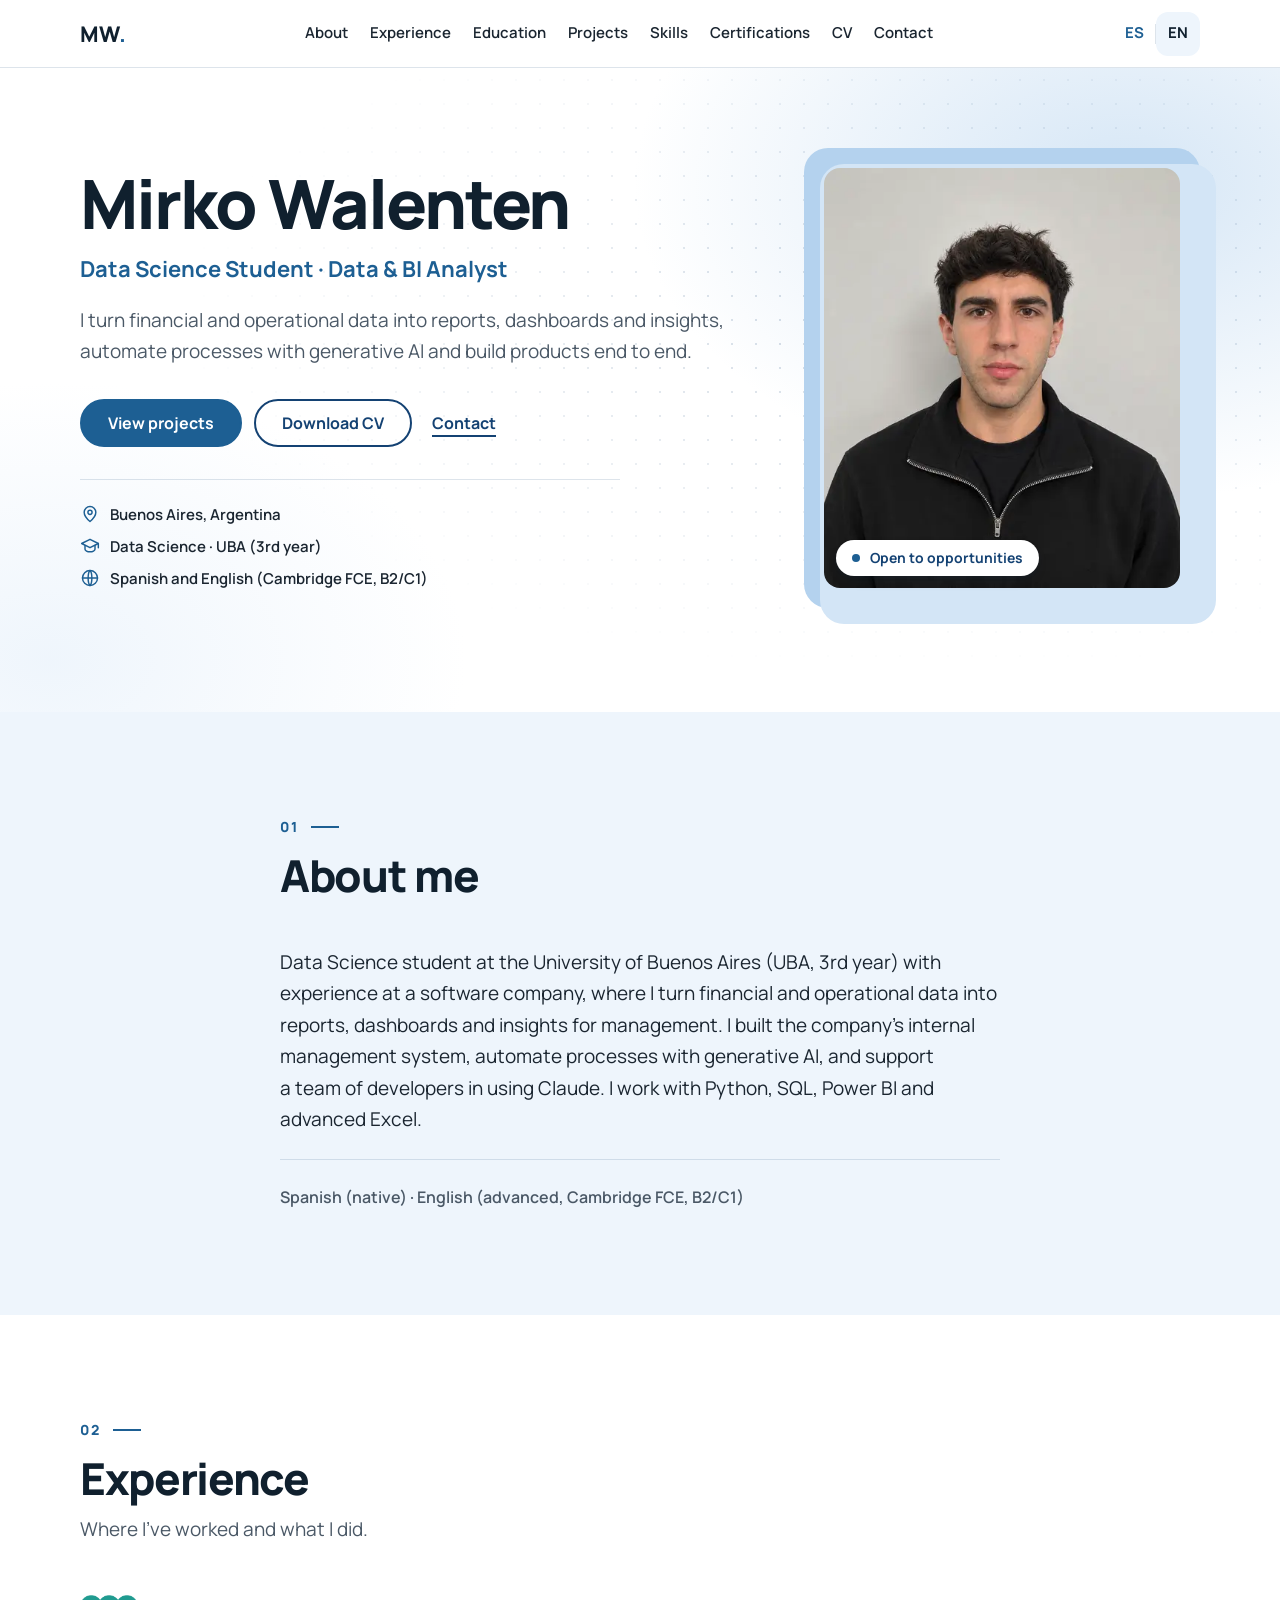
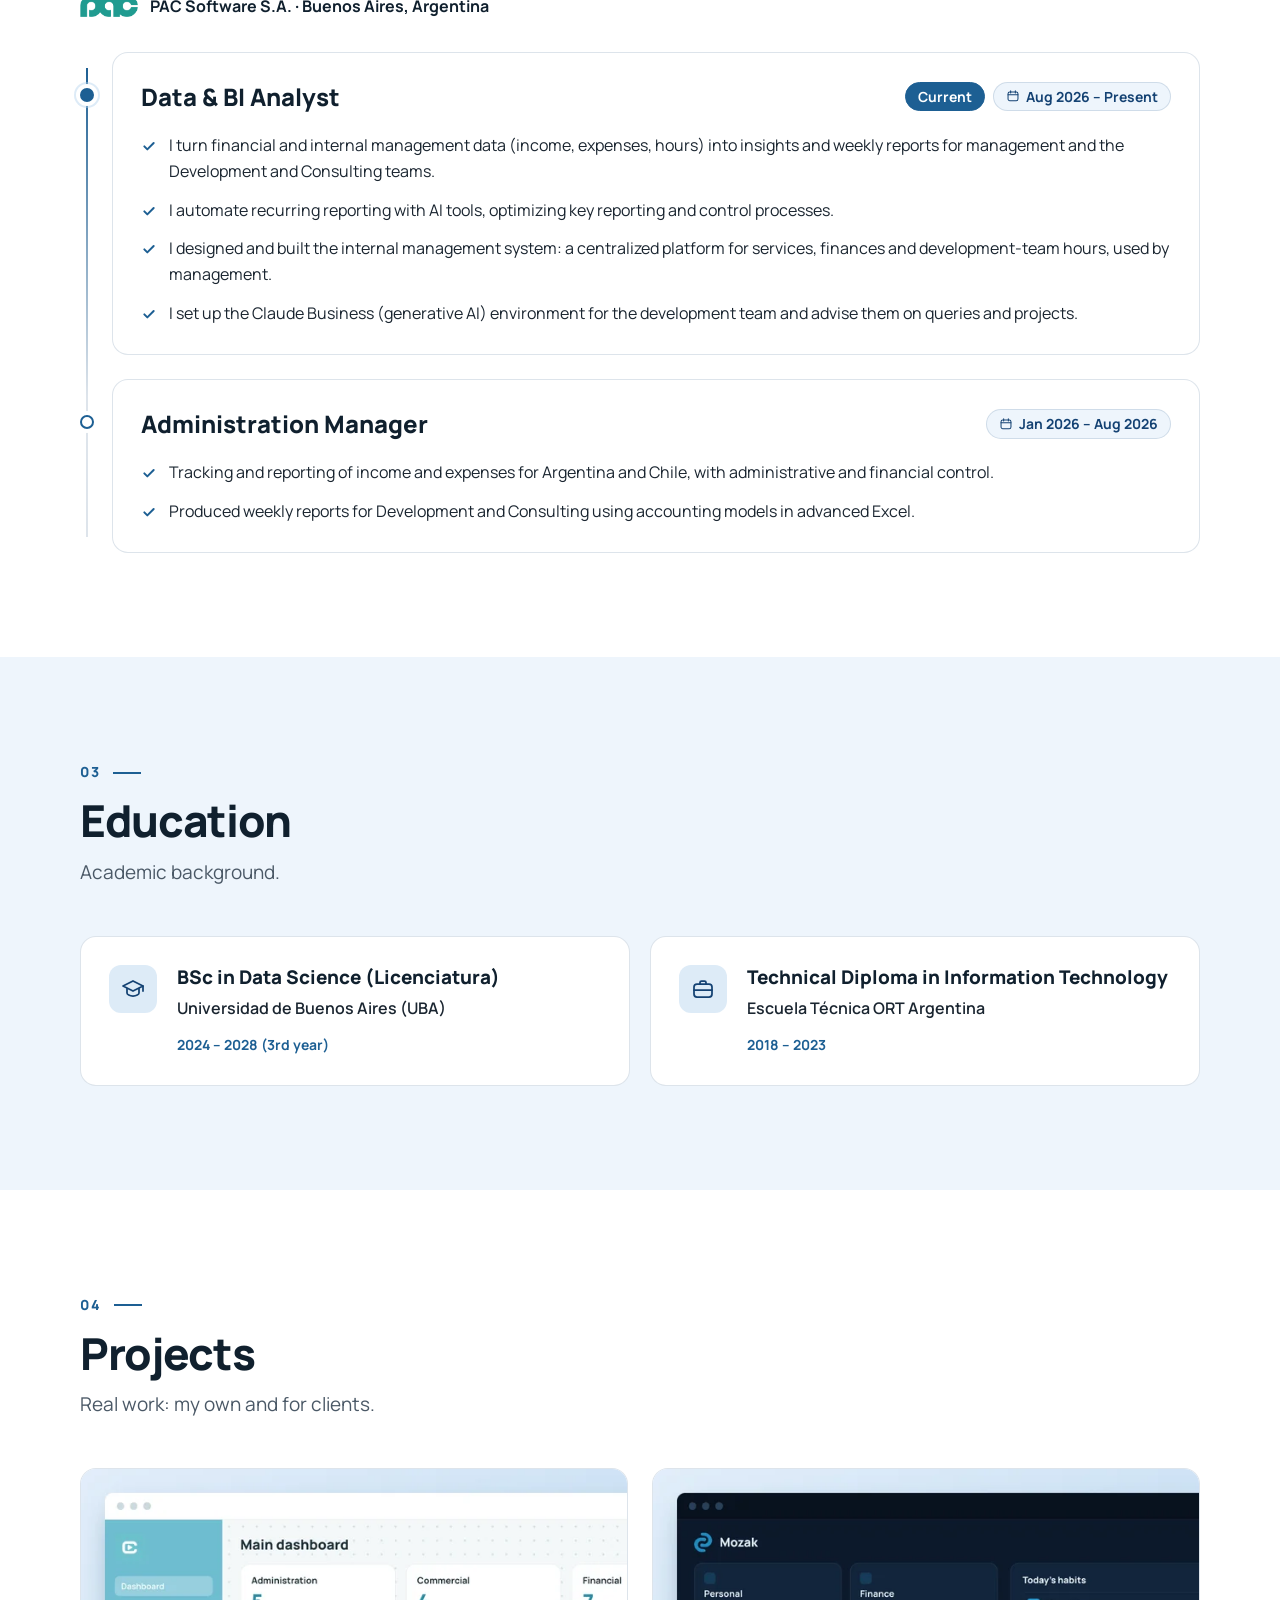
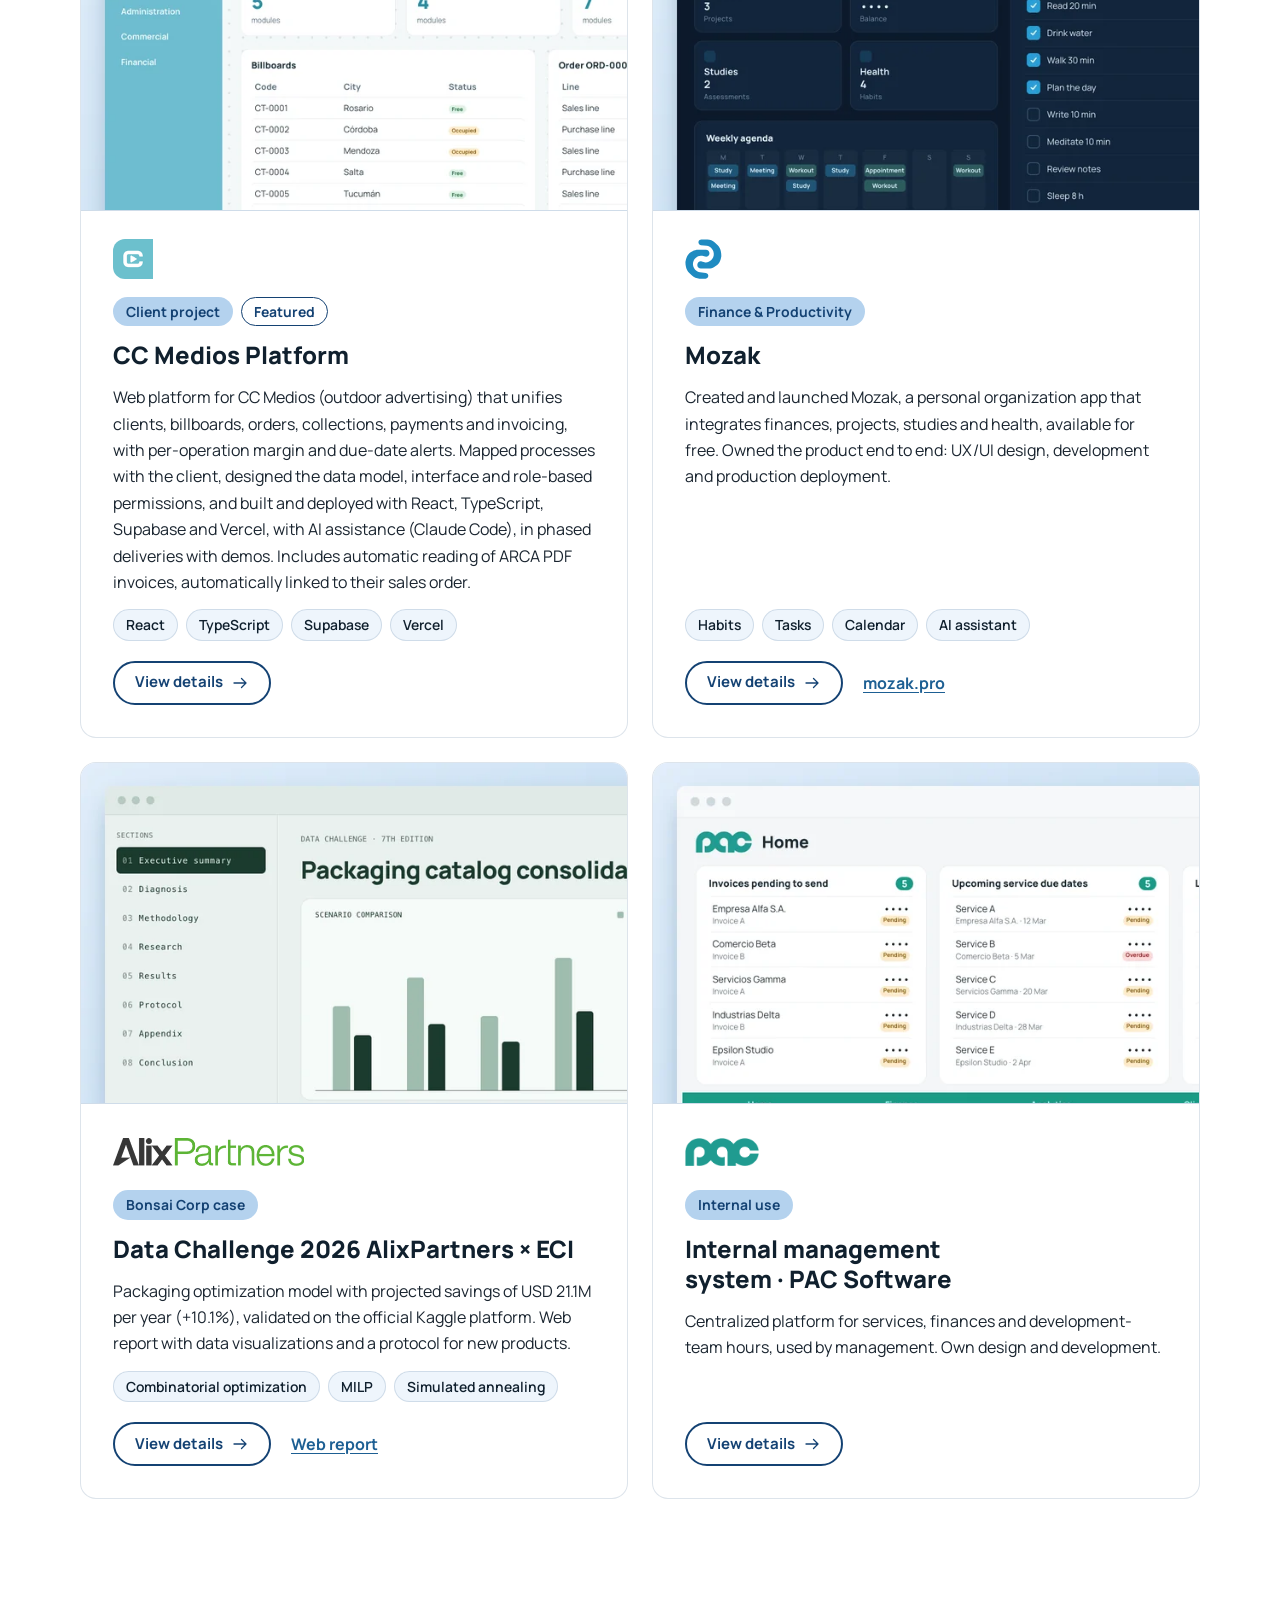
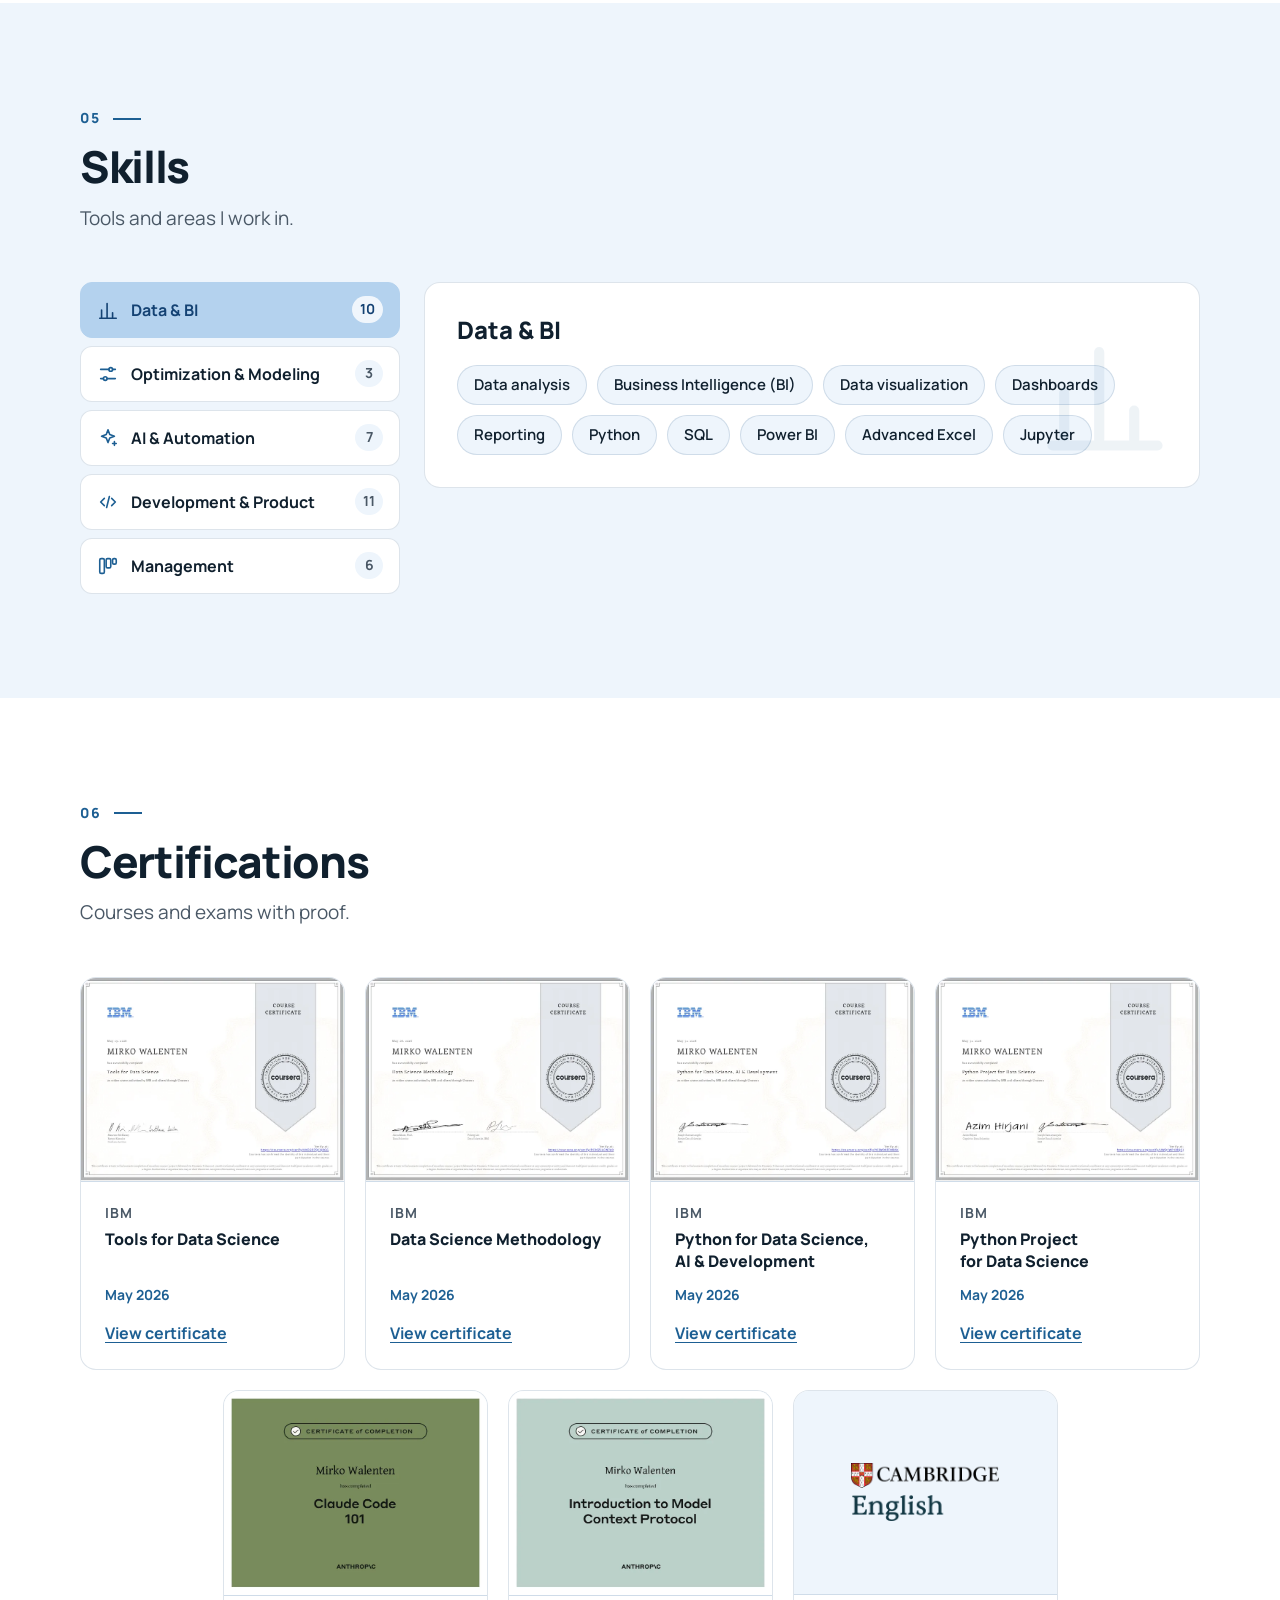
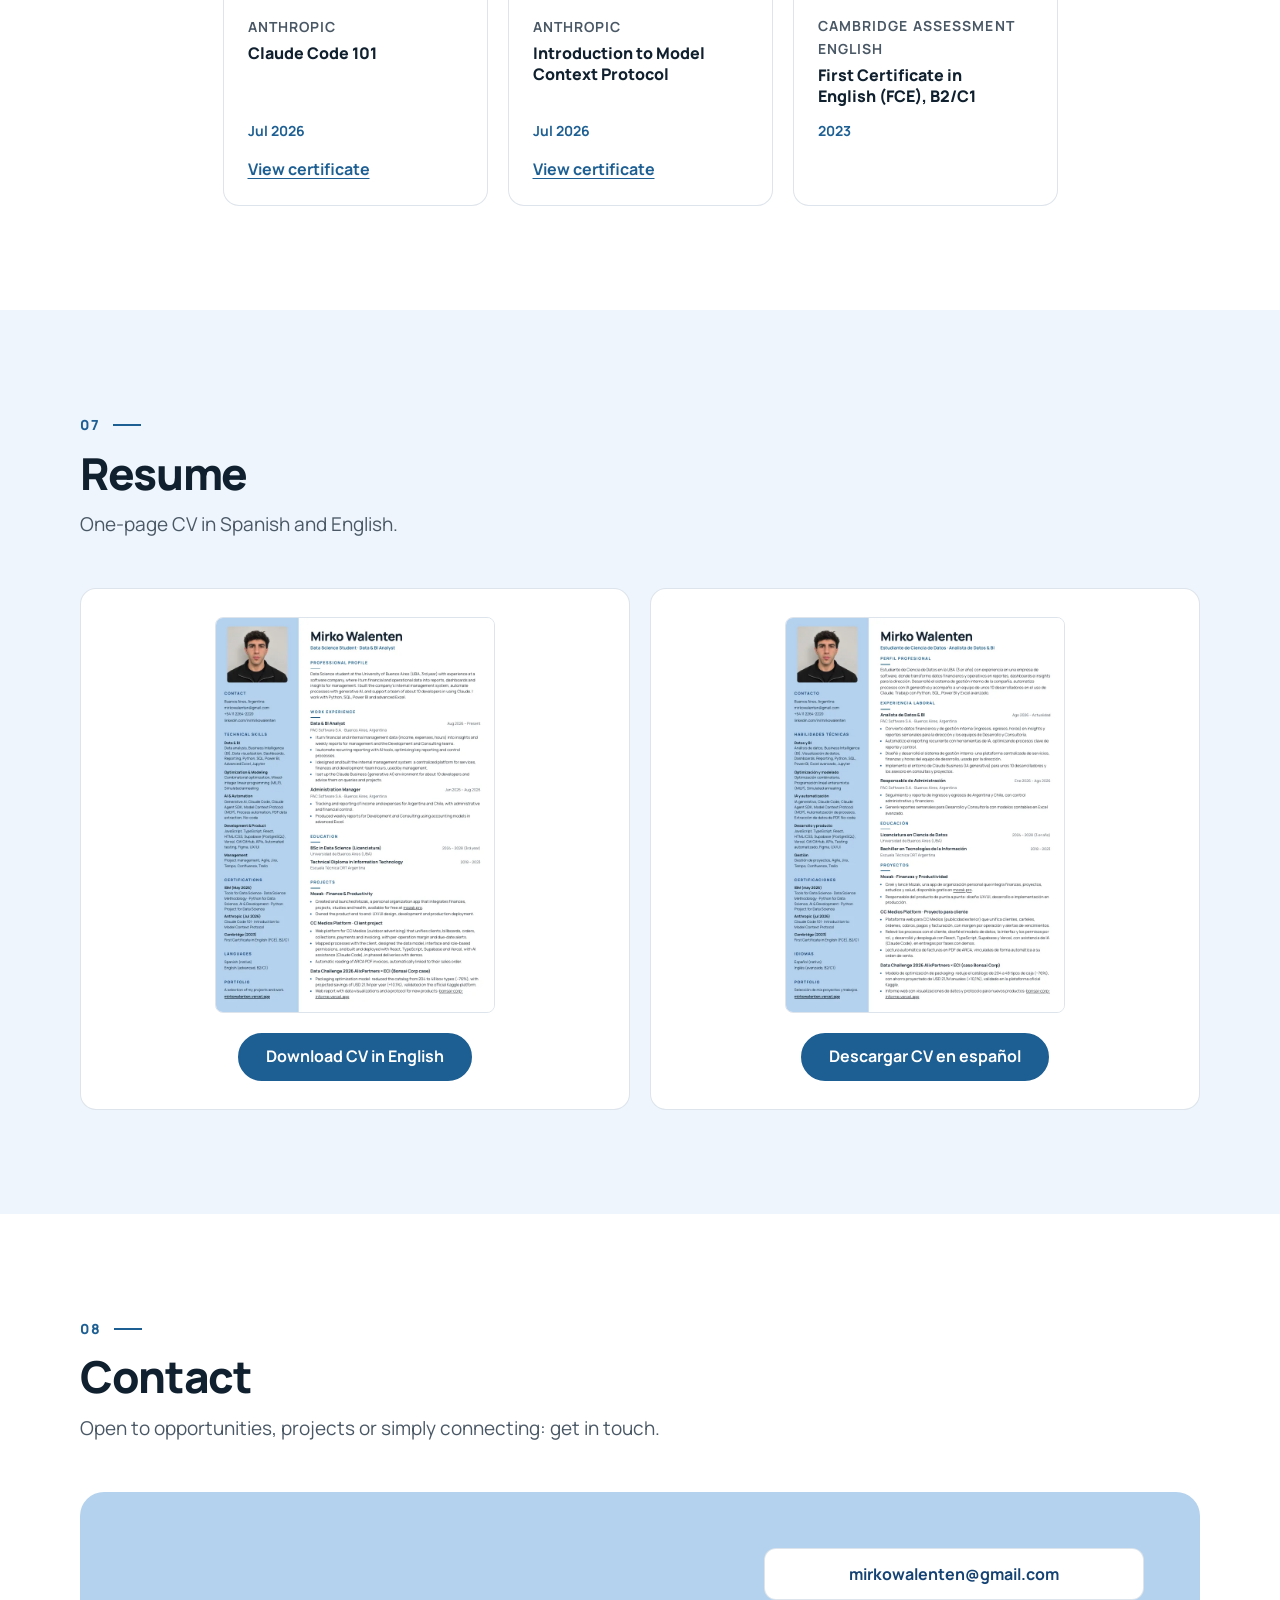
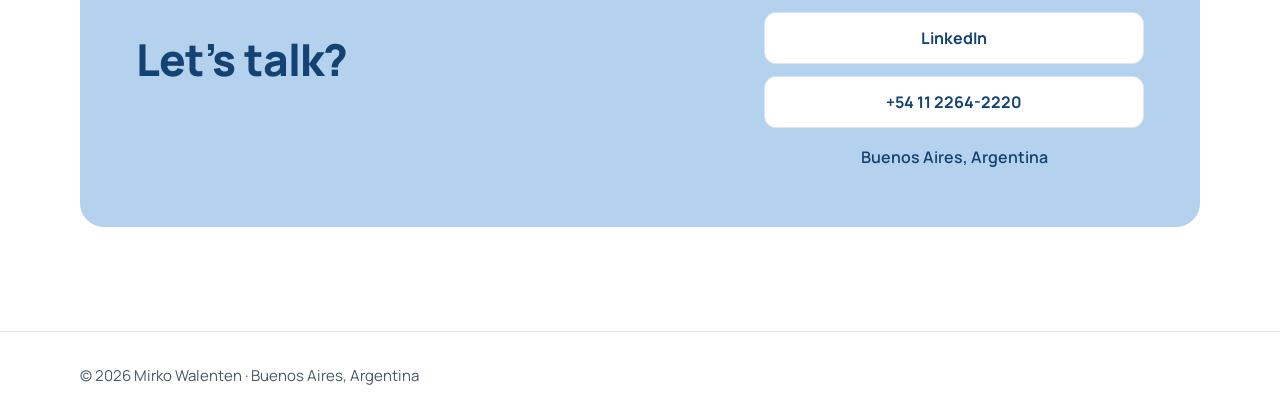
==== commit 6681c678: "Bloque I: vista ampliada de certificados en dialog modal accesible con imágenes grandes de carga dif" ====
--- a/en/index.html
+++ b/en/index.html
@@ -360,8 +360,8 @@
           <h2 class="section-head__title" id="t-certifications">Certifications</h2>
           <p class="section-head__sub">Courses and exams with proof.</p>
         </header>
-        <div class="certs">
-          <article class="card cert reveal">
+        <div class="certs" data-open="Open PDF" data-close="Close" data-alt="Enlarged view of the certificate">
+          <article class="card cert reveal" data-large="/assets/certs/previews/large/IBM-Tools-for-Data-Science.webp" data-pdf="/assets/certs/IBM-Tools-for-Data-Science.pdf">
             <div class="cert__preview">
               <img src="/assets/certs/previews/IBM-Tools-for-Data-Science.webp" width="720" height="557" loading="lazy" decoding="async" alt="Preview of the Tools for Data Science certificate">
             </div>
@@ -374,7 +374,7 @@
               </div>
             </div>
           </article>
-          <article class="card cert reveal">
+          <article class="card cert reveal" data-large="/assets/certs/previews/large/IBM-Data-Science-Methodology.webp" data-pdf="/assets/certs/IBM-Data-Science-Methodology.pdf">
             <div class="cert__preview">
               <img src="/assets/certs/previews/IBM-Data-Science-Methodology.webp" width="720" height="557" loading="lazy" decoding="async" alt="Preview of the Data Science Methodology certificate">
             </div>
@@ -387,7 +387,7 @@
               </div>
             </div>
           </article>
-          <article class="card cert reveal">
+          <article class="card cert reveal" data-large="/assets/certs/previews/large/IBM-Python-for-Data-Science-AI-Development.webp" data-pdf="/assets/certs/IBM-Python-for-Data-Science-AI-Development.pdf">
             <div class="cert__preview">
               <img src="/assets/certs/previews/IBM-Python-for-Data-Science-AI-Development.webp" width="720" height="557" loading="lazy" decoding="async" alt="Preview of the Python for Data Science, AI &amp; Development certificate">
             </div>
@@ -400,7 +400,7 @@
               </div>
             </div>
           </article>
-          <article class="card cert reveal">
+          <article class="card cert reveal" data-large="/assets/certs/previews/large/IBM-Python-Project-for-Data-Science.webp" data-pdf="/assets/certs/IBM-Python-Project-for-Data-Science.pdf">
             <div class="cert__preview">
               <img src="/assets/certs/previews/IBM-Python-Project-for-Data-Science.webp" width="720" height="557" loading="lazy" decoding="async" alt="Preview of the Python Project for Data Science certificate">
             </div>
@@ -413,7 +413,7 @@
               </div>
             </div>
           </article>
-          <article class="card cert reveal">
+          <article class="card cert reveal" data-large="/assets/certs/previews/large/Anthropic-Claude-Code-101.webp" data-pdf="/assets/certs/Anthropic-Claude-Code-101.pdf">
             <div class="cert__preview">
               <img src="/assets/certs/previews/Anthropic-Claude-Code-101.webp" width="720" height="557" loading="lazy" decoding="async" alt="Preview of the Claude Code 101 certificate">
             </div>
@@ -426,7 +426,7 @@
               </div>
             </div>
           </article>
-          <article class="card cert reveal">
+          <article class="card cert reveal" data-large="/assets/certs/previews/large/Anthropic-Introduction-to-MCP.webp" data-pdf="/assets/certs/Anthropic-Introduction-to-MCP.pdf">
             <div class="cert__preview">
               <img src="/assets/certs/previews/Anthropic-Introduction-to-MCP.webp" width="720" height="557" loading="lazy" decoding="async" alt="Preview of the Introduction to Model Context Protocol certificate">
             </div>
--- a/assets/css/styles.css
+++ b/assets/css/styles.css
@@ -1445,6 +1445,7 @@
   .skills-desk {
     display: grid;
     grid-template-columns: minmax(260px, 320px) minmax(0, 1fr);
+    align-items: start;
     gap: var(--space-6);
   }
 
@@ -1454,17 +1455,37 @@
     gap: var(--space-2);
   }
 
+  /* El alto se adapta al contenido de la categoría activa (el JS lo anima) */
   .skills-panels {
-    display: flex;
+    transition: height var(--dur) var(--ease);
+  }
+
+  .skills-panels.is-sizing {
+    overflow: hidden;
   }
 
   .skills-panel {
-    flex: 1;
+    position: relative;
     min-width: 0;
+    min-height: 200px;
     padding: var(--space-8);
     background: var(--white);
     border: 1px solid var(--border);
     border-radius: var(--radius-lg);
+  }
+
+  .skills-panel .chips {
+    position: relative;
+  }
+
+  /* Ícono grande y muy tenue de la categoría, solo decorativo */
+  .skills-deco {
+    position: absolute;
+    right: var(--space-6);
+    bottom: var(--space-6);
+    color: var(--blue);
+    opacity: 0.07;
+    pointer-events: none;
   }
 
   .skills-panel h3 {
@@ -1561,6 +1582,136 @@
 @media (min-width: 1080px) {
   .cert {
     flex-basis: calc((100% - var(--space-5) * 3) / 4);
+  }
+}
+
+/* Vista ampliada de certificados (<dialog> modal) */
+html.modal-open {
+  overflow: hidden;
+}
+
+.cert__preview.is-zoomable {
+  cursor: zoom-in;
+}
+
+.cert-modal {
+  width: 100%;
+  max-width: none;
+  height: 100%;
+  max-height: none;
+  margin: 0;
+  padding: var(--space-4);
+  overflow: auto;
+  background: transparent;
+  border: 0;
+}
+
+.cert-modal::backdrop {
+  background: rgba(10, 22, 32, 0.78);
+  -webkit-backdrop-filter: blur(3px);
+  backdrop-filter: blur(3px);
+}
+
+.cert-modal[open] {
+  display: grid;
+  place-items: center;
+}
+
+.cert-modal__box {
+  position: relative;
+  width: min(1040px, 100%);
+  max-height: 100%;
+  overflow: auto;
+  background: var(--white);
+  border-radius: var(--radius-xl);
+  box-shadow: var(--shadow-3);
+}
+
+.cert-modal__img {
+  min-height: 200px;
+  background: var(--sky-50);
+}
+
+.cert-modal__img img {
+  width: 100%;
+  height: auto;
+  max-height: calc(100vh - 210px);
+  max-height: calc(100dvh - 210px);
+  margin-inline: auto;
+  object-fit: contain;
+}
+
+.cert-modal__close {
+  position: absolute;
+  top: var(--space-3);
+  right: var(--space-3);
+  z-index: 1;
+  display: grid;
+  place-items: center;
+  width: 48px;
+  height: 48px;
+  color: var(--ink);
+  background: var(--white);
+  border: 1px solid var(--border);
+  border-radius: 50%;
+  box-shadow: var(--shadow-1);
+  cursor: pointer;
+  transition: background-color var(--dur-fast) var(--ease);
+}
+
+.cert-modal__close:hover {
+  background: var(--sky-50);
+}
+
+.cert-modal__close:active {
+  background: var(--tint);
+}
+
+.cert-modal__info {
+  display: flex;
+  flex-wrap: wrap;
+  align-items: center;
+  justify-content: space-between;
+  gap: var(--space-4);
+  padding: var(--space-5) var(--space-6);
+}
+
+.cert-modal__issuer {
+  font-size: var(--fs-small);
+  font-weight: 700;
+  letter-spacing: 0.08em;
+  text-transform: uppercase;
+  color: var(--muted);
+}
+
+.cert-modal__info h3 {
+  font-size: var(--fs-h4);
+  font-weight: 800;
+  line-height: var(--lh-snug);
+  color: var(--ink);
+}
+
+.cert-modal__date {
+  font-size: var(--fs-small);
+  font-weight: 700;
+  color: var(--blue);
+}
+
+@keyframes modal-pop {
+  from {
+    opacity: 0;
+    transform: translateY(12px) scale(0.98);
+  }
+
+  to {
+    opacity: 1;
+    transform: none;
+  }
+}
+
+@media (prefers-reduced-motion: no-preference) {
+  .cert-modal[open] .cert-modal__box {
+    animation: modal-pop var(--dur) var(--ease);
   }
 }
 
@@ -1722,25 +1873,39 @@
 }
 
 /* ---------- Páginas de detalle de proyecto ---------- */
-.container--detail {
-  max-width: calc(960px + var(--gutter) * 2);
-}
-
 .detail {
-  padding-block: var(--space-8) var(--space-22);
-}
-
-.back-link {
+  padding-block: var(--space-4) var(--space-22);
+}
+
+.breadcrumb ol {
+  display: flex;
+  flex-wrap: wrap;
+  align-items: center;
+  gap: var(--space-1) var(--space-2);
+  font-size: var(--fs-ui);
+  font-weight: 600;
+  color: var(--muted);
+}
+
+.breadcrumb li + li::before {
+  content: "/";
+  margin-right: var(--space-2);
+  color: var(--border-strong);
+}
+
+.breadcrumb a {
   display: inline-flex;
   align-items: center;
-  gap: var(--space-2);
   min-height: 44px;
   font-weight: 700;
-  color: var(--blue);
+}
+
+.breadcrumb [aria-current="page"] {
+  color: var(--ink);
 }
 
 .detail-head {
-  margin-top: var(--space-6);
+  margin-top: var(--space-4);
 }
 
 .detail-head__logo {
@@ -1786,22 +1951,165 @@
   margin-top: var(--space-5);
 }
 
-.detail-block {
-  margin-top: var(--space-14);
+/* Móvil: maqueta → ficha → "Qué hice". Escritorio: contenido a la izquierda y ficha sticky a la derecha */
+.detail-layout {
+  display: grid;
+  gap: var(--space-10);
+  margin-top: var(--space-12);
+}
+
+.detail-h2 {
+  margin-bottom: var(--space-5);
+  font-size: var(--fs-h3);
+  font-weight: 800;
+  line-height: var(--lh-snug);
+  color: var(--ink);
 }
 
 .bullets--lg {
   gap: 14px;
 }
 
-.detail-cta {
+.detail-facts {
+  padding: var(--space-6);
+  background: var(--sky-50);
+  border: 1px solid var(--border);
+  border-radius: var(--radius-lg);
+}
+
+.detail-facts h2 {
+  margin-bottom: var(--space-4);
+  font-size: var(--fs-h4);
+  font-weight: 800;
+  line-height: var(--lh-snug);
+  color: var(--ink);
+}
+
+.fact {
+  padding-block: var(--space-3);
+  border-top: 1px solid var(--border);
+}
+
+.fact dt {
+  font-size: var(--fs-small);
+  font-weight: 700;
+  letter-spacing: 0.08em;
+  text-transform: uppercase;
+  color: var(--muted);
+}
+
+.fact dd {
+  margin: var(--space-1) 0 0;
+  font-weight: 600;
+  color: var(--ink);
+}
+
+.fact a {
+  display: inline-flex;
+  align-items: center;
+  min-height: 44px;
+  font-weight: 700;
+}
+
+@media (min-width: 1024px) {
+  .detail-layout {
+    grid-template-columns: minmax(0, 1fr) 320px;
+    grid-template-areas:
+      "mock facts"
+      "did facts";
+    column-gap: var(--space-12);
+  }
+
+  .detail-mock {
+    grid-area: mock;
+  }
+
+  .detail-did {
+    grid-area: did;
+  }
+
+  .detail-facts {
+    grid-area: facts;
+    position: sticky;
+    top: calc(var(--header-h) + var(--space-6));
+    align-self: start;
+  }
+}
+
+.detail-end {
   display: flex;
   flex-wrap: wrap;
-  align-items: center;
-  justify-content: center;
-  gap: var(--space-3) var(--space-4);
-  padding: var(--space-8) var(--space-6);
-  background: var(--sky-50);
+  align-items: stretch;
+  gap: var(--space-4);
+  margin-top: var(--space-16);
+}
+
+.next-card {
+  position: relative;
+  display: flex;
+  flex: 1 1 320px;
+  align-items: center;
+  gap: var(--space-4);
+  min-height: 96px;
+  padding: var(--space-5) var(--space-6) var(--space-4);
+  color: var(--ink);
+  background: var(--white);
+  border: 1px solid var(--border);
+  border-radius: var(--radius-lg);
+  text-decoration: none;
+  transition: border-color var(--dur) var(--ease), box-shadow var(--dur) var(--ease), transform var(--dur) var(--ease);
+}
+
+.next-card:hover {
+  color: var(--ink);
+  border-color: var(--celeste);
+  box-shadow: var(--shadow-2);
+}
+
+.next-card__label {
+  position: absolute;
+  top: var(--space-3);
+  left: var(--space-6);
+  font-size: var(--fs-small);
+  font-weight: 700;
+  letter-spacing: 0.08em;
+  text-transform: uppercase;
+  color: var(--muted);
+}
+
+.next-card__main {
+  display: flex;
+  flex: 1;
+  flex-wrap: wrap;
+  align-items: center;
+  gap: var(--space-1) var(--space-3);
+  min-width: 0;
+  padding-top: var(--space-6);
+}
+
+.next-card__logo {
+  flex: none;
+  width: auto;
+  height: 32px;
+  object-fit: contain;
+}
+
+.next-card__logo--round {
+  border-radius: var(--radius-sm);
+}
+
+.next-card__name {
+  font-size: var(--fs-h4);
+  font-weight: 800;
+  line-height: var(--lh-snug);
+}
+
+.next-card .icon {
+  color: var(--blue);
+}
+
+.detail-end .btn {
+  align-self: center;
 }
 
 /* ---------- 404 ---------- */
@@ -1931,7 +2239,8 @@
     transform: translateY(-4px);
   }
 
-  .edu:hover {
+  .edu:hover,
+  .next-card:hover {
     transform: translateY(-2px);
   }
 
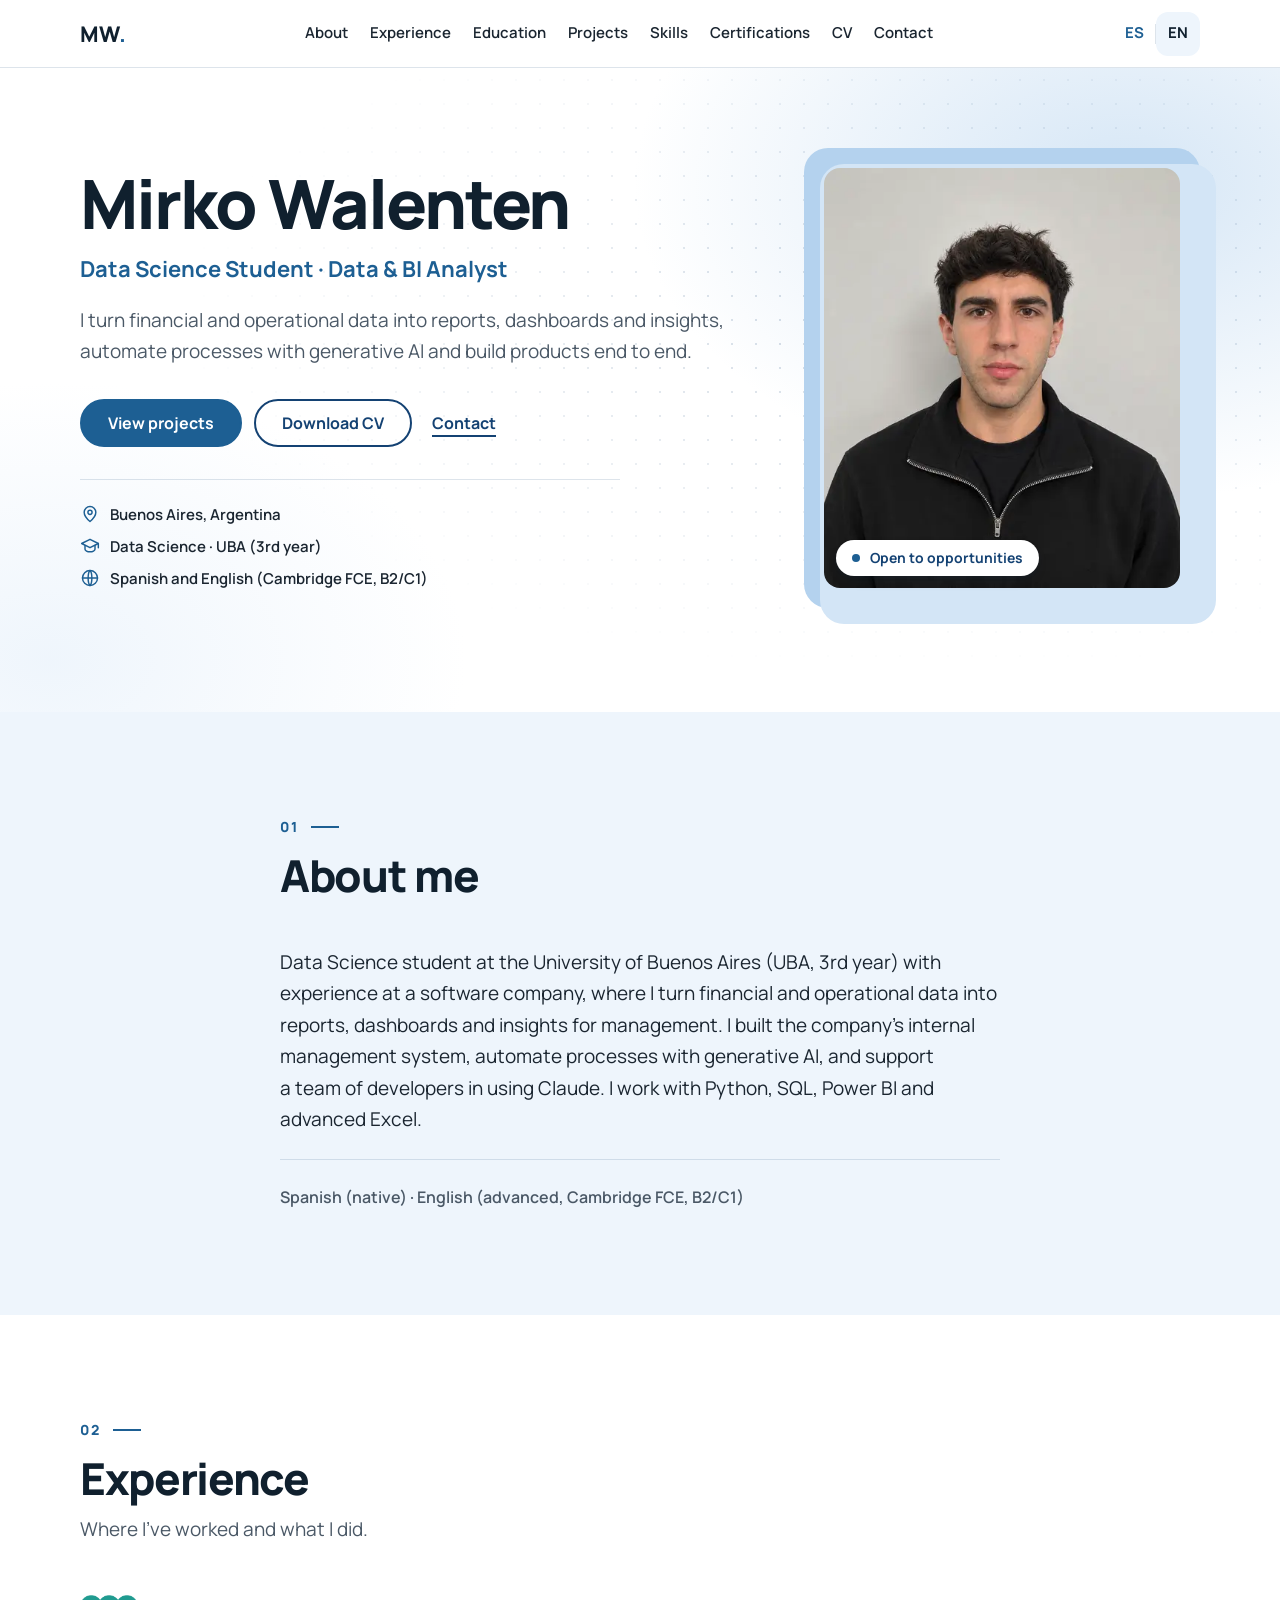
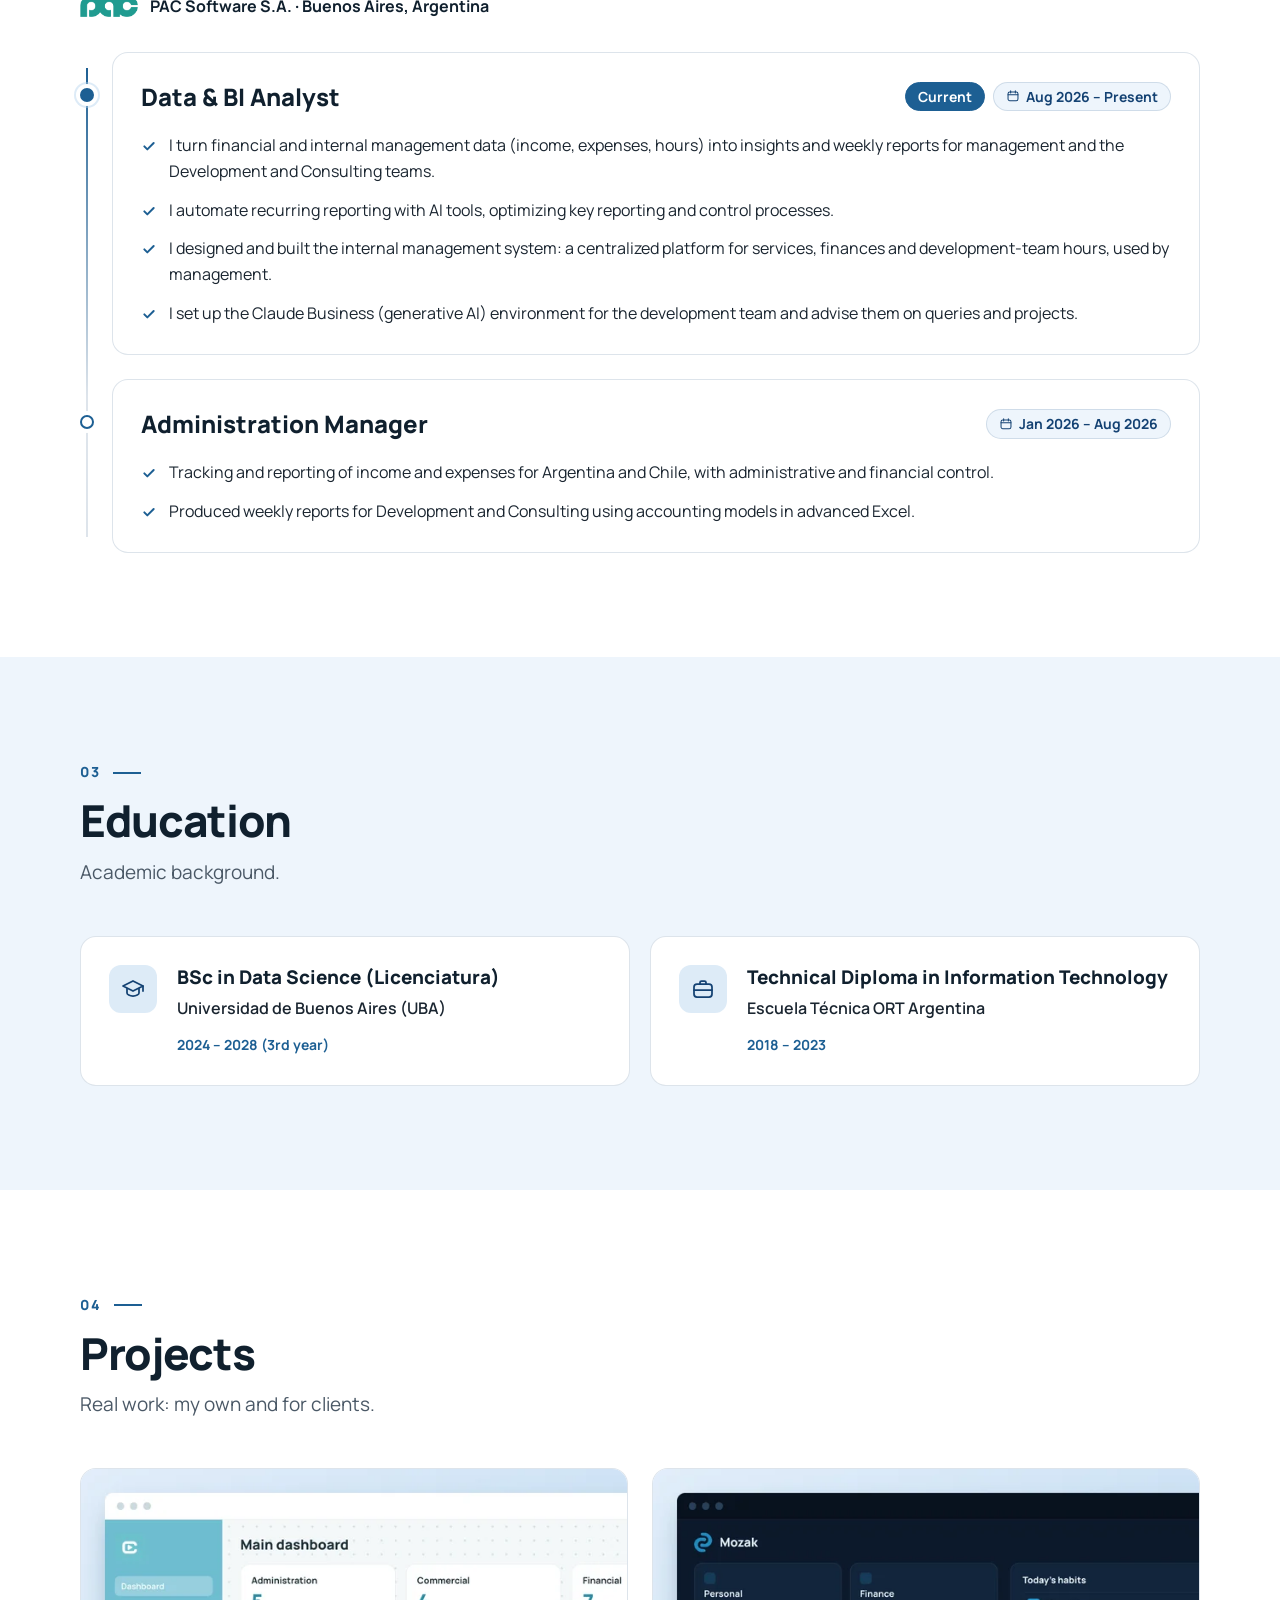
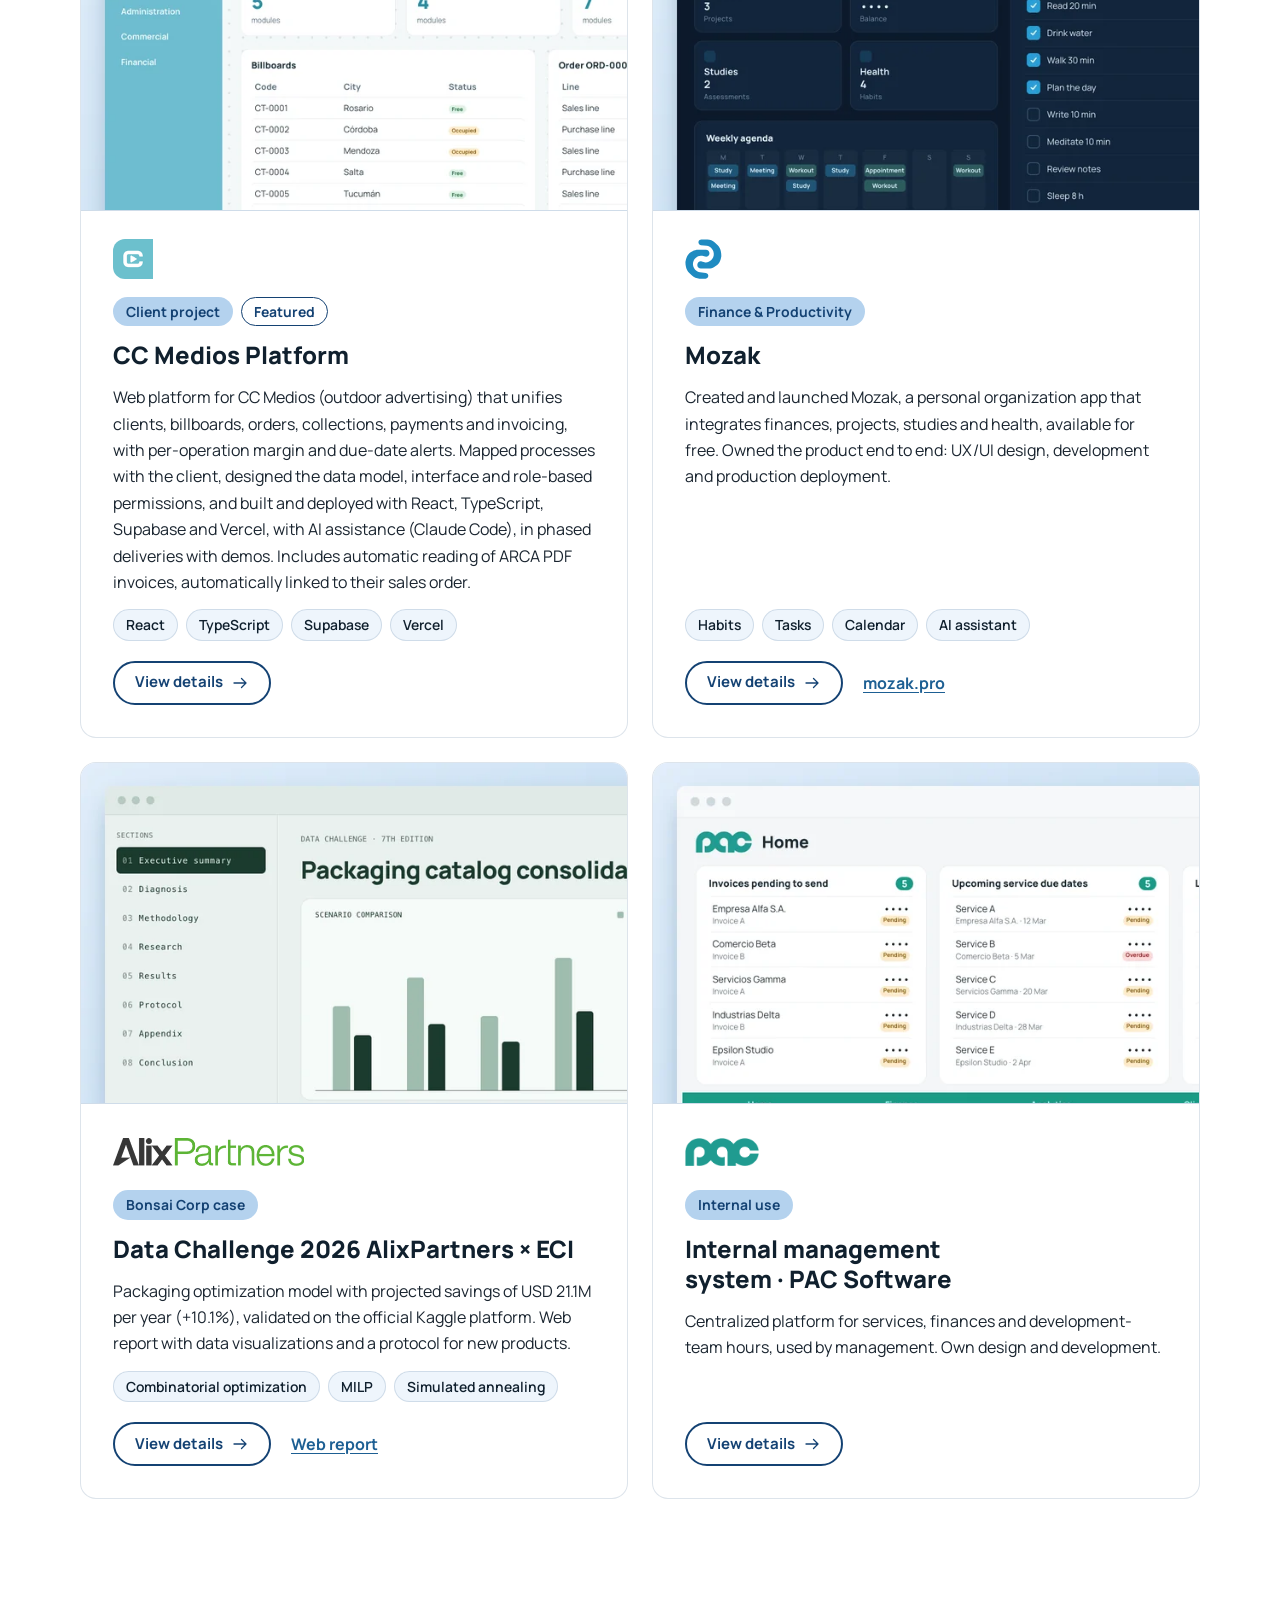
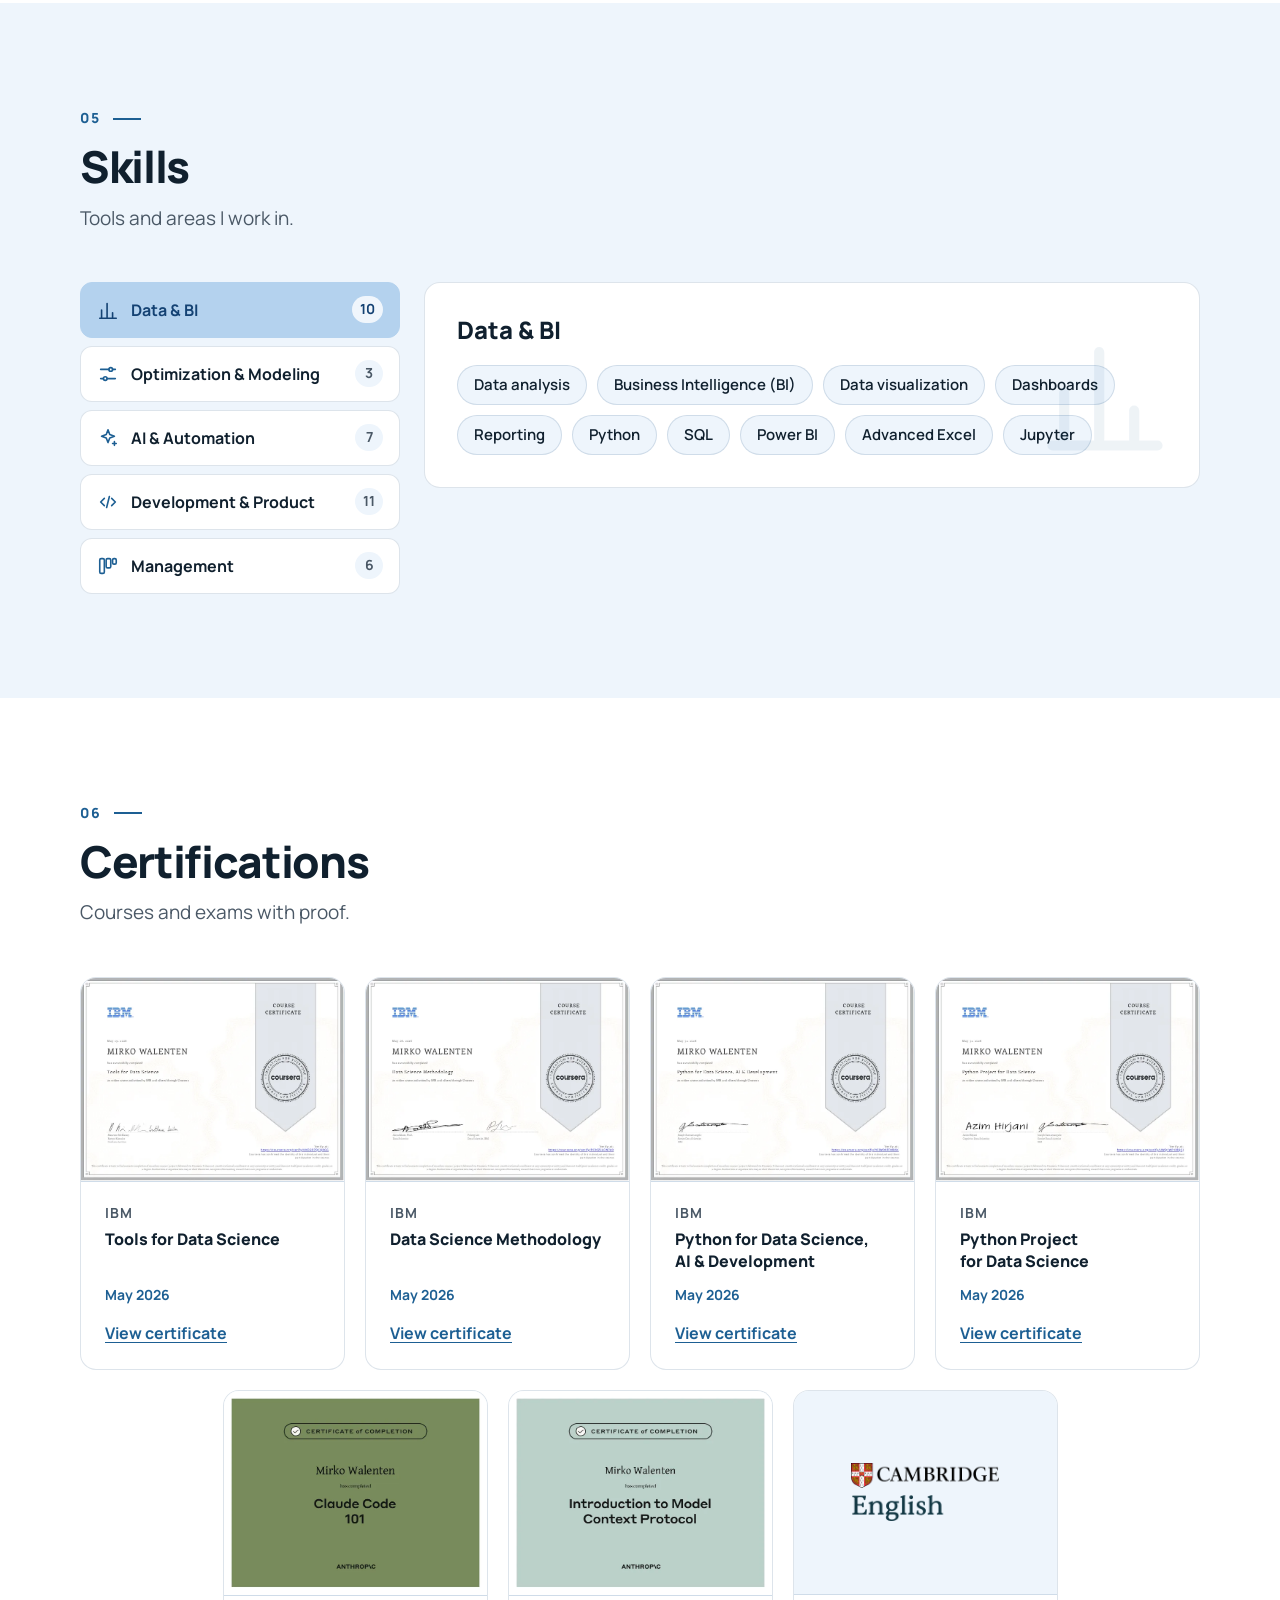
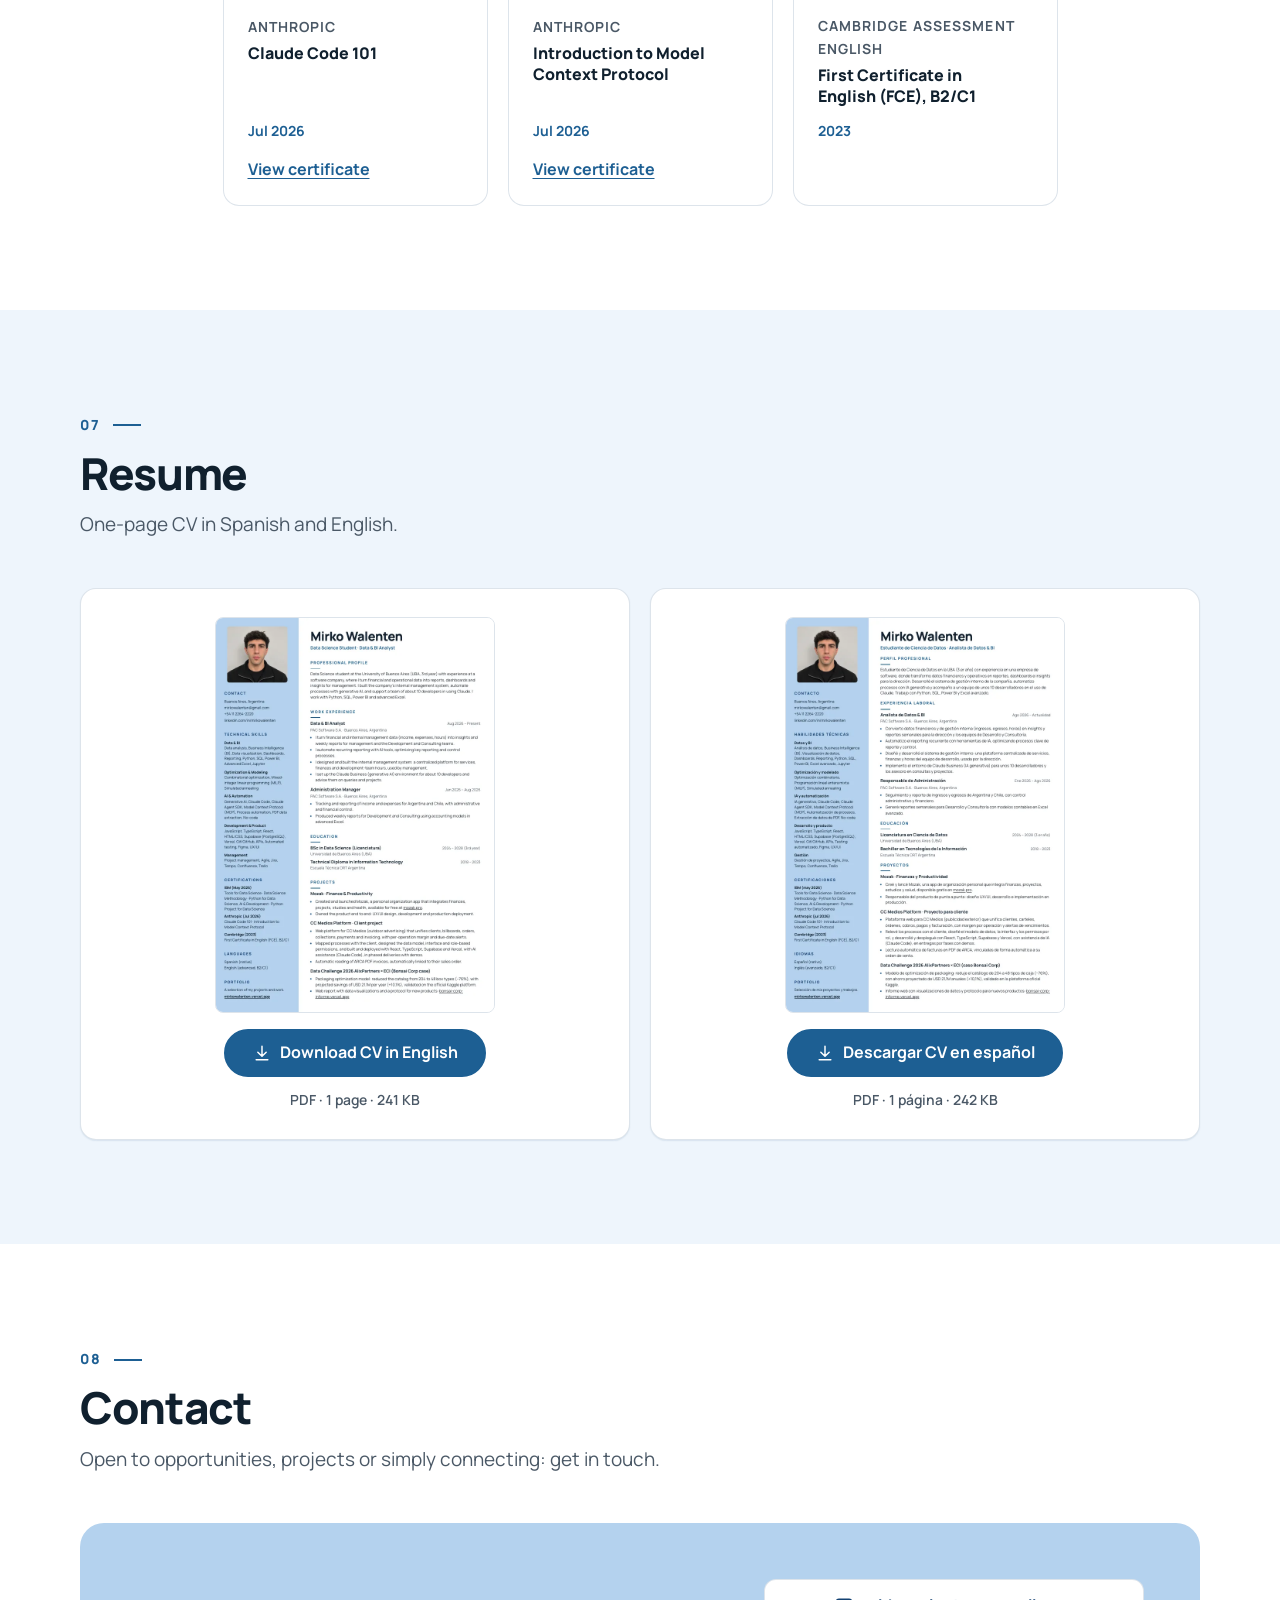
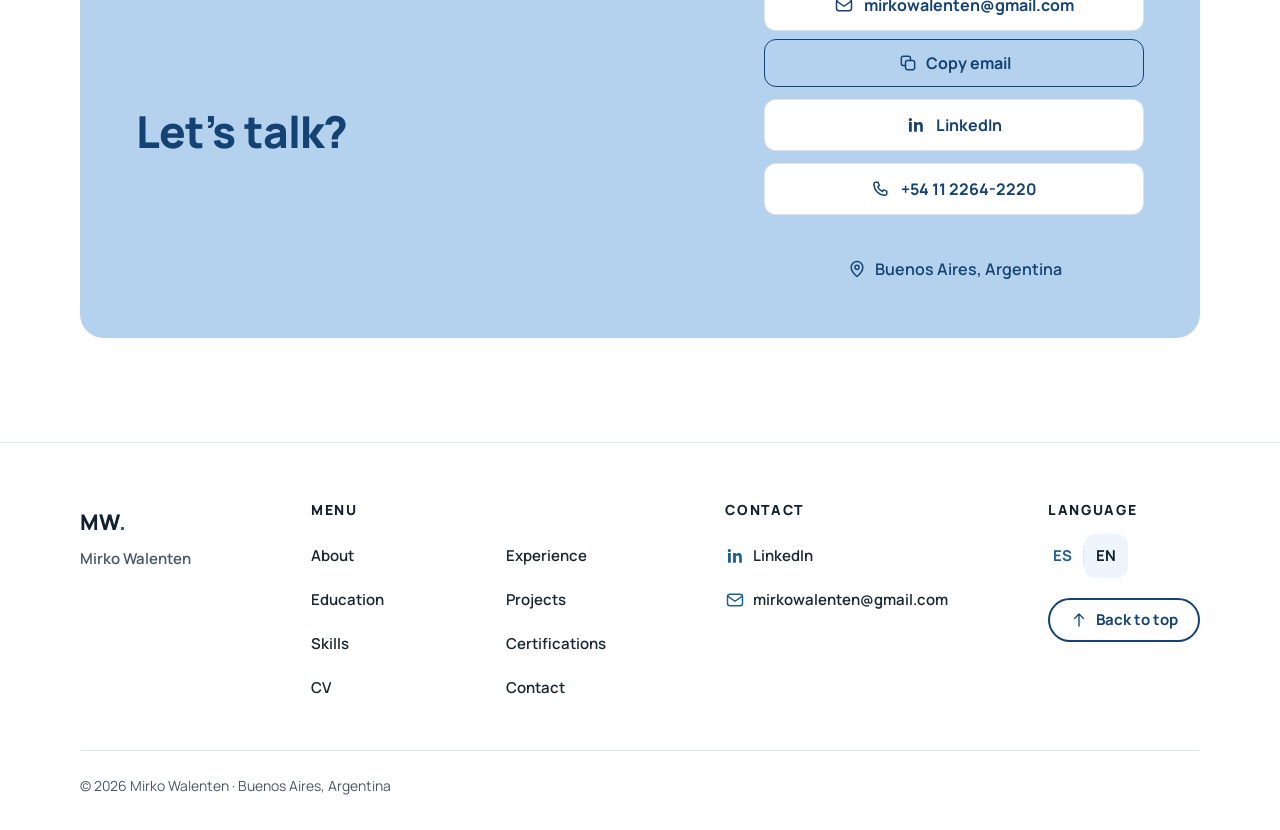
==== commit ace38339: "Bloque J: Currículum con descarga y peso, Contacto con íconos y copiar email, footer completo Co-Aut" ====
--- a/en/index.html
+++ b/en/index.html
@@ -464,11 +464,13 @@
         <div class="cvs">
           <article class="card cv reveal">
             <img src="/assets/cv/previews/CV-Mirko-Walenten-EN.webp" width="720" height="1018" loading="lazy" decoding="async" alt="Preview of the CV in English">
-            <a class="btn" href="/assets/cv/CV-Mirko-Walenten-EN.pdf" download>Download CV in English</a>
+            <a class="btn" href="/assets/cv/CV-Mirko-Walenten-EN.pdf" download><svg class="icon" width="20" height="20" aria-hidden="true" focusable="false"><use href="/assets/img/icons.svg?v=6#i-download"/></svg>Download CV in English</a>
+            <p class="cv__meta">PDF · 1 page · 241 KB</p>
           </article>
           <article class="card cv reveal" lang="es">
             <img src="/assets/cv/previews/CV-Mirko-Walenten-ES.webp" width="720" height="1018" loading="lazy" decoding="async" alt="Vista previa del CV en español">
-            <a class="btn" href="/assets/cv/CV-Mirko-Walenten-ES.pdf" download>Descargar CV en español</a>
+            <a class="btn" href="/assets/cv/CV-Mirko-Walenten-ES.pdf" download><svg class="icon" width="20" height="20" aria-hidden="true" focusable="false"><use href="/assets/img/icons.svg?v=6#i-download"/></svg>Descargar CV en español</a>
+            <p class="cv__meta">PDF · 1 página · 242 KB</p>
           </article>
         </div>
       </div>
@@ -487,11 +489,15 @@
           </div>
           <div class="contact__actions">
             <ul class="contact__list">
-              <li><a class="contact__item" href="mailto:mirkowalenten@gmail.com">mirkowalenten@gmail.com</a></li>
-              <li><a class="contact__item" href="https://www.linkedin.com/in/mirkowalenten" target="_blank" rel="noopener noreferrer">LinkedIn<span class="sr-only"> (opens in a new tab)</span></a></li>
-              <li><a class="contact__item" href="tel:+541122642220">+54 11 2264-2220</a></li>
+              <li class="contact__row">
+                <a class="contact__item" href="mailto:mirkowalenten@gmail.com"><svg class="icon" width="20" height="20" aria-hidden="true" focusable="false"><use href="/assets/img/icons.svg?v=6#i-mail"/></svg><span class="contact__text">mirkowalenten@gmail.com</span></a>
+                <button type="button" class="contact__copy" data-copy="mirkowalenten@gmail.com" data-copied="Email copied" data-select="Select the email to copy it"><svg class="icon" width="20" height="20" aria-hidden="true" focusable="false"><use href="/assets/img/icons.svg?v=6#i-copy"/></svg>Copy email</button>
+              </li>
+              <li><a class="contact__item" href="https://www.linkedin.com/in/mirkowalenten" target="_blank" rel="noopener noreferrer"><svg class="icon" width="20" height="20" aria-hidden="true" focusable="false"><use href="/assets/img/icons.svg?v=6#i-linkedin"/></svg>LinkedIn<span class="sr-only"> (opens in a new tab)</span></a></li>
+              <li><a class="contact__item" href="tel:+541122642220"><svg class="icon" width="20" height="20" aria-hidden="true" focusable="false"><use href="/assets/img/icons.svg?v=6#i-phone"/></svg>+54 11 2264-2220</a></li>
             </ul>
-            <p class="contact__place">Buenos Aires, Argentina</p>
+            <p class="contact__status" role="status" aria-live="polite"></p>
+            <p class="contact__place"><svg class="icon" width="20" height="20" aria-hidden="true" focusable="false"><use href="/assets/img/icons.svg?v=6#i-pin"/></svg>Buenos Aires, Argentina</p>
           </div>
         </div>
       </div>
@@ -500,7 +506,41 @@
 
   <footer class="site-footer">
     <div class="container">
-      <p>© <span id="anio">2026</span> Mirko Walenten · Buenos Aires, Argentina</p>
+      <div class="footer__grid">
+        <div class="footer__brand">
+          <a class="logo" href="#top" aria-label="MW. Mirko Walenten, home">MW<span>.</span></a>
+          <p>Mirko Walenten</p>
+        </div>
+        <nav class="footer__nav" aria-label="Footer">
+          <p class="footer__title">Menu</p>
+          <ul>
+          <li><a href="#about">About</a></li>
+          <li><a href="#experience">Experience</a></li>
+          <li><a href="#education">Education</a></li>
+          <li><a href="#projects">Projects</a></li>
+          <li><a href="#skills">Skills</a></li>
+          <li><a href="#certifications">Certifications</a></li>
+          <li><a href="#cv">CV</a></li>
+          <li><a href="#contact">Contact</a></li>
+          </ul>
+        </nav>
+        <div class="footer__contact">
+          <p class="footer__title">Contact</p>
+          <ul>
+            <li><a href="https://www.linkedin.com/in/mirkowalenten" target="_blank" rel="noopener noreferrer"><svg class="icon" width="20" height="20" aria-hidden="true" focusable="false"><use href="/assets/img/icons.svg?v=6#i-linkedin"/></svg>LinkedIn<span class="sr-only"> (opens in a new tab)</span></a></li>
+            <li><a href="mailto:mirkowalenten@gmail.com"><svg class="icon" width="20" height="20" aria-hidden="true" focusable="false"><use href="/assets/img/icons.svg?v=6#i-mail"/></svg>mirkowalenten@gmail.com</a></li>
+          </ul>
+        </div>
+        <div class="footer__end">
+        <div class="footer__lang"><p class="footer__title">Language</p>
+        <div class="lang lang--footer" role="group" aria-label="Change language">
+        <a class="lang__item" href="/" hreflang="es" lang="es" aria-label="ES, Español">ES</a>
+        <span class="lang__item lang__item--current" lang="en" aria-current="true"><span class="sr-only">English: </span><span aria-hidden="true">EN</span></span>
+      </div></div>
+          <a class="btn btn--ghost btn--sm" href="#"><svg class="icon" width="18" height="18" aria-hidden="true" focusable="false"><use href="/assets/img/icons.svg?v=6#i-arrow-up"/></svg>Back to top</a>
+        </div>
+      </div>
+      <p class="footer__legal">© <span id="anio">2026</span> Mirko Walenten · Buenos Aires, Argentina</p>
     </div>
   </footer>
 
--- a/assets/css/styles.css
+++ b/assets/css/styles.css
@@ -1725,7 +1725,21 @@
   display: flex;
   flex-direction: column;
   align-items: center;
-  gap: var(--space-5);
+  gap: var(--space-4);
+  box-shadow: var(--shadow-1);
+  transition: border-color var(--dur) var(--ease), box-shadow var(--dur) var(--ease), transform var(--dur) var(--ease);
+}
+
+.cv:hover {
+  border-color: var(--border-strong);
+  box-shadow: var(--shadow-2);
+}
+
+.cv__meta {
+  margin-top: calc(var(--space-1) * -1);
+  font-size: var(--fs-small);
+  font-weight: 600;
+  color: var(--muted);
 }
 
 .cv img {
@@ -1826,6 +1840,7 @@
   display: flex;
   align-items: center;
   justify-content: center;
+  gap: 10px;
   min-height: 52px;
   padding: 10px 18px;
   font-weight: 700;
@@ -1850,10 +1865,62 @@
   box-shadow: none;
 }
 
+.contact__row {
+  display: grid;
+  gap: var(--space-2);
+}
+
+.contact__copy {
+  display: none;
+  align-items: center;
+  justify-content: center;
+  gap: var(--space-2);
+  min-height: 48px;
+  padding: 0 var(--space-4);
+  font: inherit;
+  font-weight: 700;
+  color: var(--blue-dark);
+  background: transparent;
+  border: 1px solid var(--blue-dark);
+  border-radius: var(--radius-md);
+  cursor: pointer;
+  transition: background-color var(--dur) var(--ease), transform var(--dur-fast) var(--ease);
+}
+
+.js .contact__copy {
+  display: inline-flex;
+}
+
+.contact__copy:hover {
+  background: var(--white);
+}
+
+.contact__copy:active {
+  background: var(--tint);
+  transform: translateY(1px);
+}
+
+.contact__status {
+  display: none;
+  min-height: 1.5em;
+  margin-top: var(--space-3);
+  font-size: var(--fs-small);
+  font-weight: 700;
+  text-align: center;
+  color: var(--blue-dark);
+}
+
+.js .contact__status {
+  display: block;
+}
+
 .contact__place {
-  margin-top: var(--space-4);
+  display: flex;
+  align-items: center;
+  justify-content: center;
+  gap: var(--space-2);
+  margin-top: var(--space-2);
   font-weight: 600;
-  text-align: center;
   color: var(--blue-dark);
 }
 
@@ -1951,7 +2018,7 @@
   margin-top: var(--space-5);
 }
 
-/* Móvil: maqueta → ficha → "Qué hice". Escritorio: contenido a la izquierda y ficha sticky a la derecha */
+/* Móvil: maqueta, ficha y "Qué hice" (en ese orden). Escritorio: contenido a la izquierda y ficha sticky a la derecha */
 .detail-layout {
   display: grid;
   gap: var(--space-10);
@@ -2133,10 +2200,87 @@
 
 /* ---------- Footer ---------- */
 .site-footer {
-  padding-block: var(--space-8);
+  padding-block: var(--space-14) var(--space-8);
   font-size: var(--fs-ui);
   color: var(--muted);
   border-top: 1px solid var(--border);
+}
+
+.footer__grid {
+  display: grid;
+  gap: var(--space-10);
+}
+
+.footer__brand p {
+  margin-top: var(--space-1);
+  font-weight: 600;
+}
+
+.footer__title {
+  margin-bottom: var(--space-3);
+  font-size: var(--fs-small);
+  font-weight: 800;
+  letter-spacing: 0.12em;
+  text-transform: uppercase;
+  color: var(--ink);
+}
+
+.footer__nav ul {
+  display: grid;
+  grid-template-columns: repeat(2, minmax(0, 1fr));
+  column-gap: var(--space-6);
+}
+
+.site-footer li a {
+  display: inline-flex;
+  align-items: center;
+  gap: var(--space-2);
+  min-height: 44px;
+  font-weight: 600;
+  color: var(--text);
+  text-decoration: none;
+  transition: color var(--dur-fast) var(--ease);
+}
+
+.site-footer li a:hover {
+  color: var(--blue);
+  text-decoration: underline;
+}
+
+.footer__contact .icon {
+  color: var(--blue);
+}
+
+.footer__end {
+  display: grid;
+  gap: var(--space-5);
+  align-content: start;
+  justify-items: start;
+}
+
+.lang.lang--footer {
+  order: 0;
+  margin-left: calc(var(--space-2) * -1);
+}
+
+.footer__legal {
+  margin-top: var(--space-10);
+  padding-top: var(--space-6);
+  font-size: var(--fs-small);
+  border-top: 1px solid var(--border);
+}
+
+@media (min-width: 760px) {
+  .footer__grid {
+    grid-template-columns: repeat(2, minmax(0, 1fr));
+  }
+}
+
+@media (min-width: 1080px) {
+  .footer__grid {
+    grid-template-columns: 0.8fr 1.6fr 1.2fr auto;
+    gap: var(--space-12);
+  }
 }
 
 /* ---------- Sin JavaScript: header estático y menú visible ---------- */
@@ -2240,13 +2384,15 @@
   }
 
   .edu:hover,
-  .next-card:hover {
+  .next-card:hover,
+  .cv:hover {
     transform: translateY(-2px);
   }
 
   /* Con .reveal activo hay que repetir la transición y subir la especificidad del hover */
   .js .project.reveal,
-  .js .edu.reveal {
+  .js .edu.reveal,
+  .js .cv.reveal {
     transition: opacity var(--dur-slow) var(--ease), transform var(--dur) var(--ease), border-color var(--dur) var(--ease), box-shadow var(--dur) var(--ease);
   }
 
@@ -2254,7 +2400,8 @@
     transform: translateY(-4px);
   }
 
-  .js .edu.reveal.is-visible:hover {
+  .js .edu.reveal.is-visible:hover,
+  .js .cv.reveal.is-visible:hover {
     transform: translateY(-2px);
   }
 
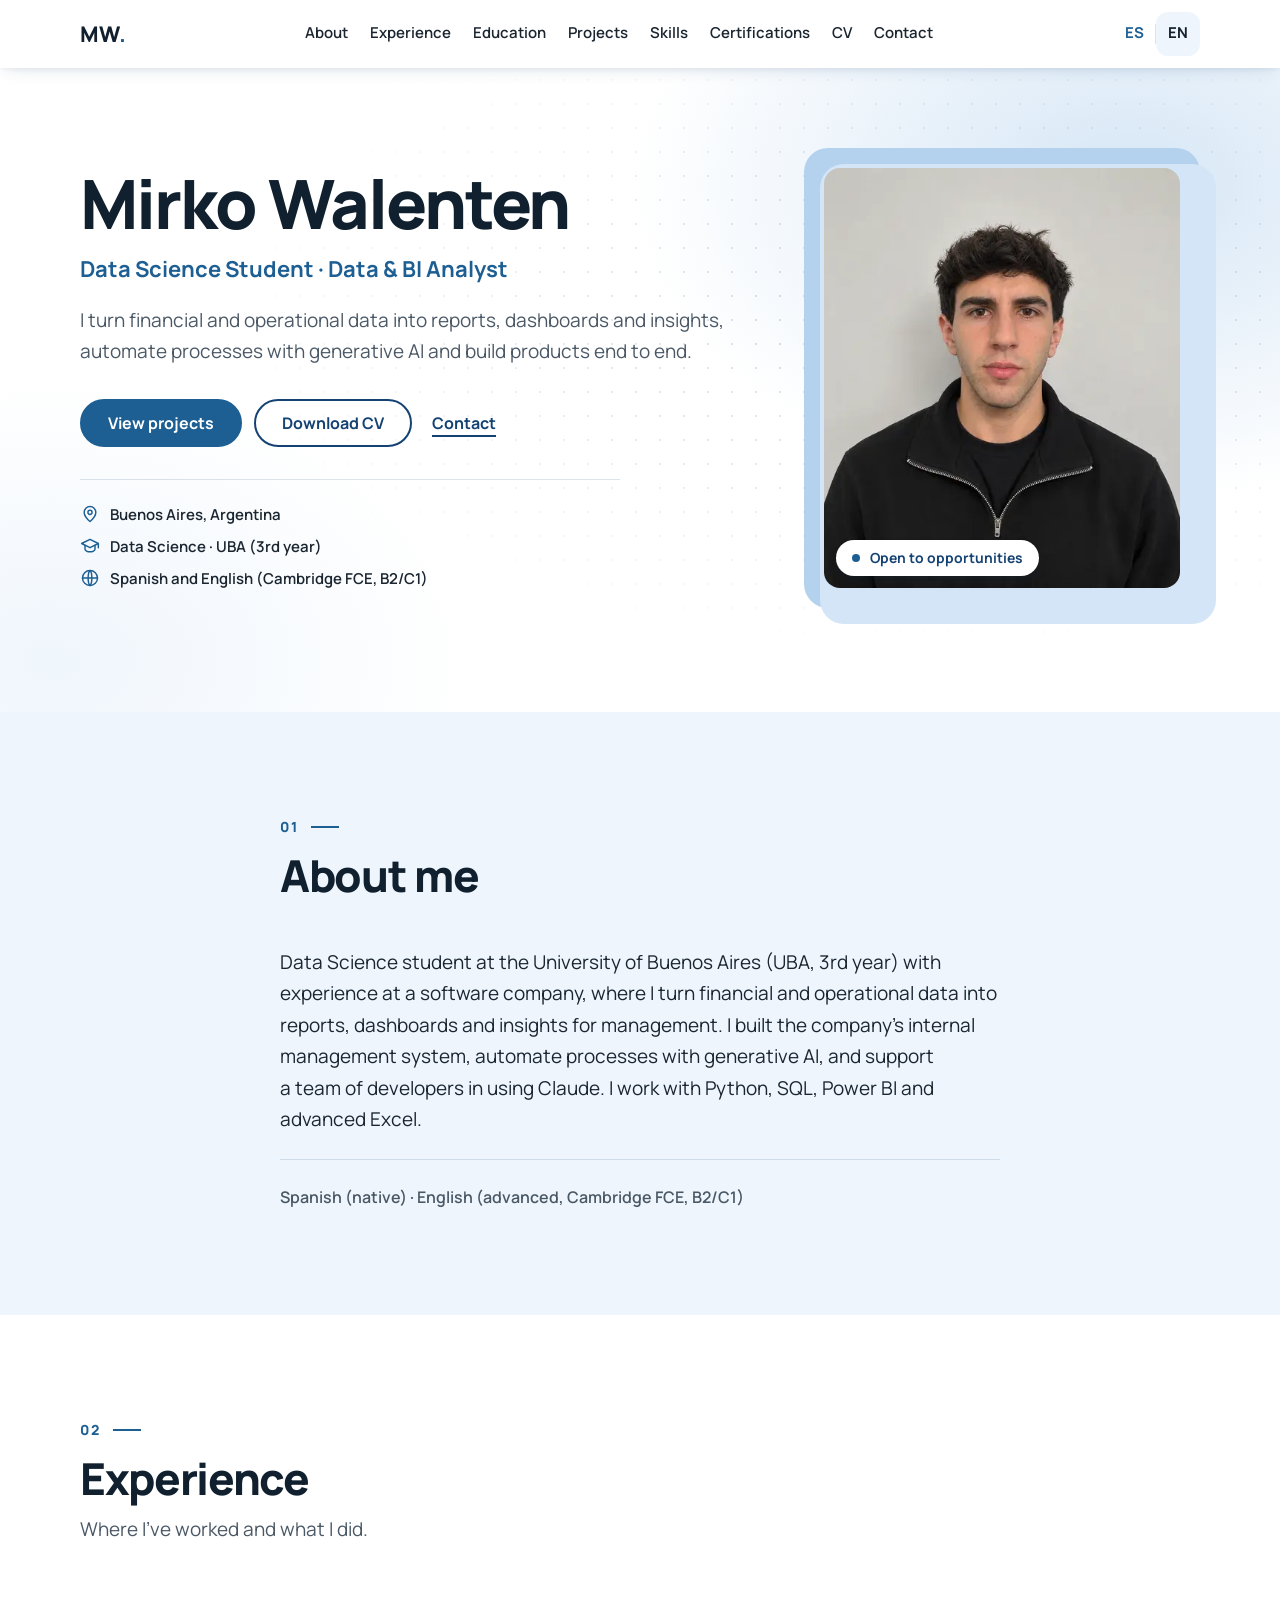
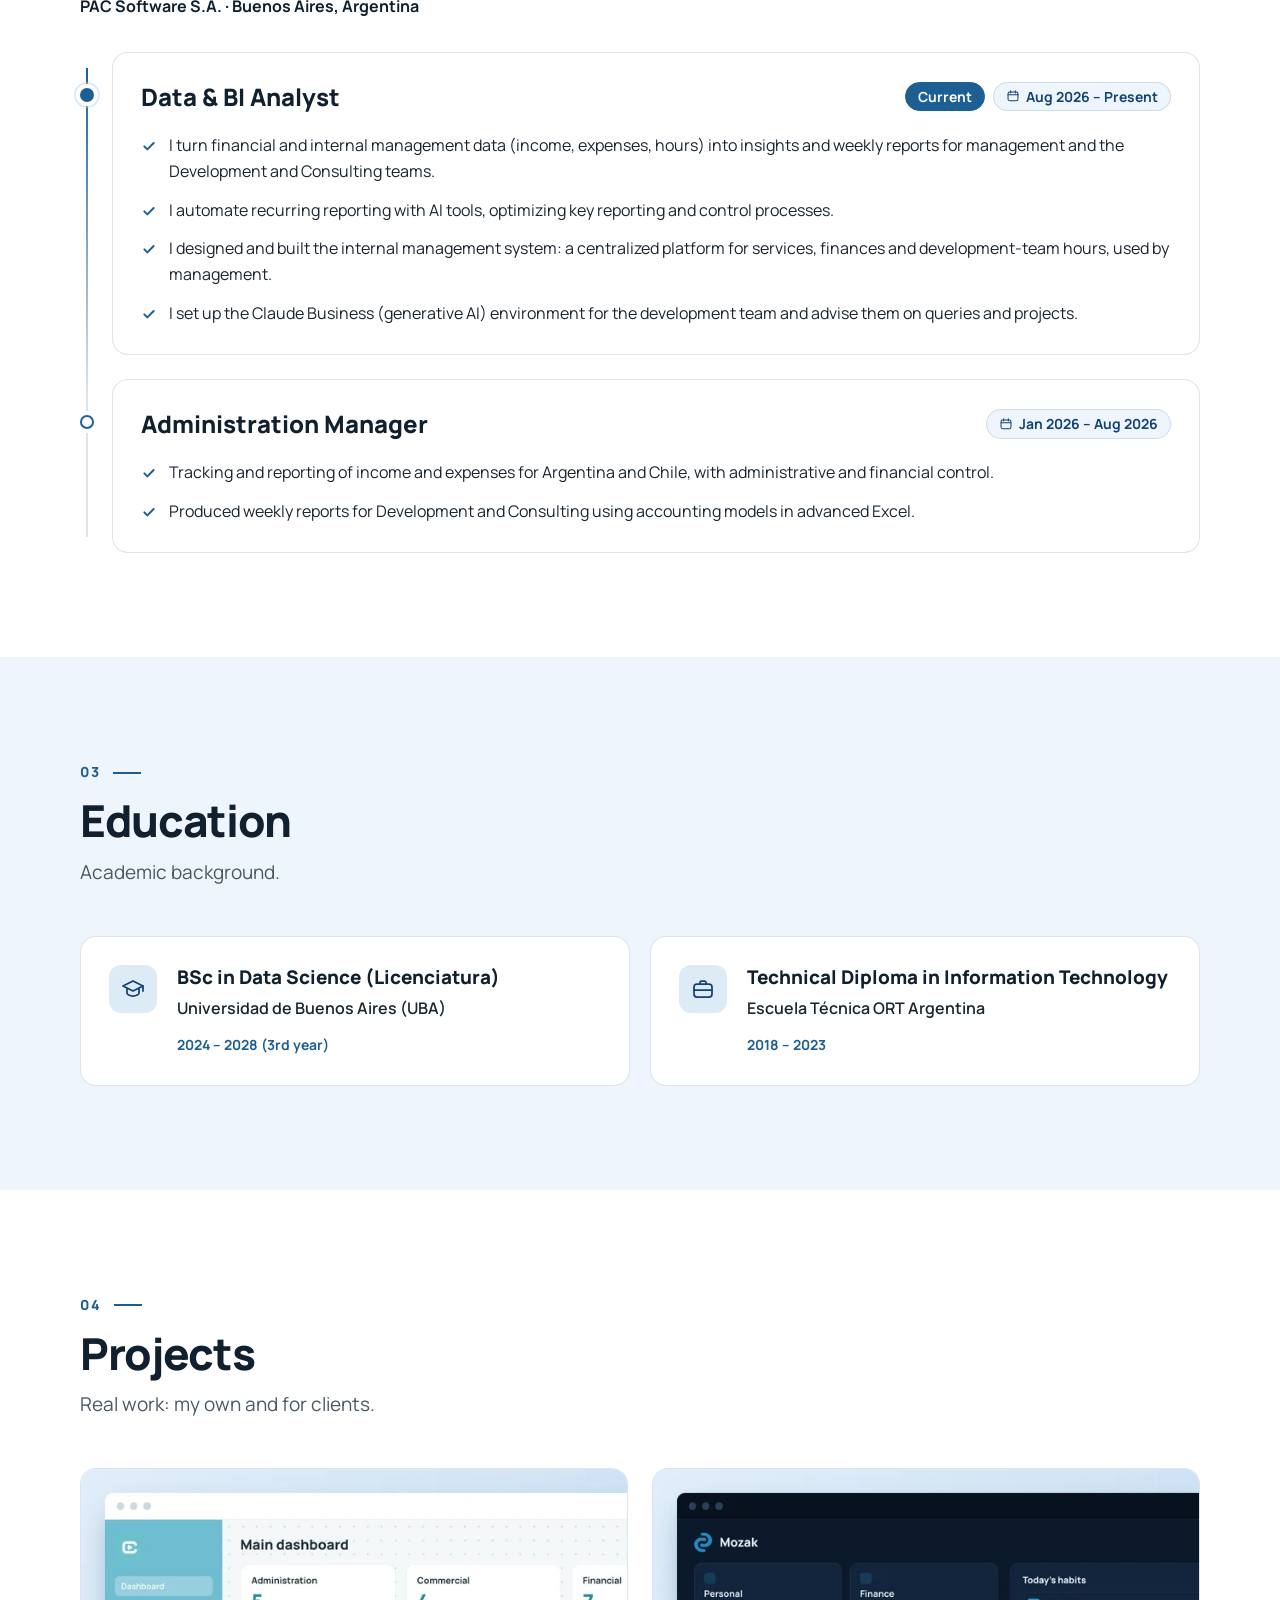
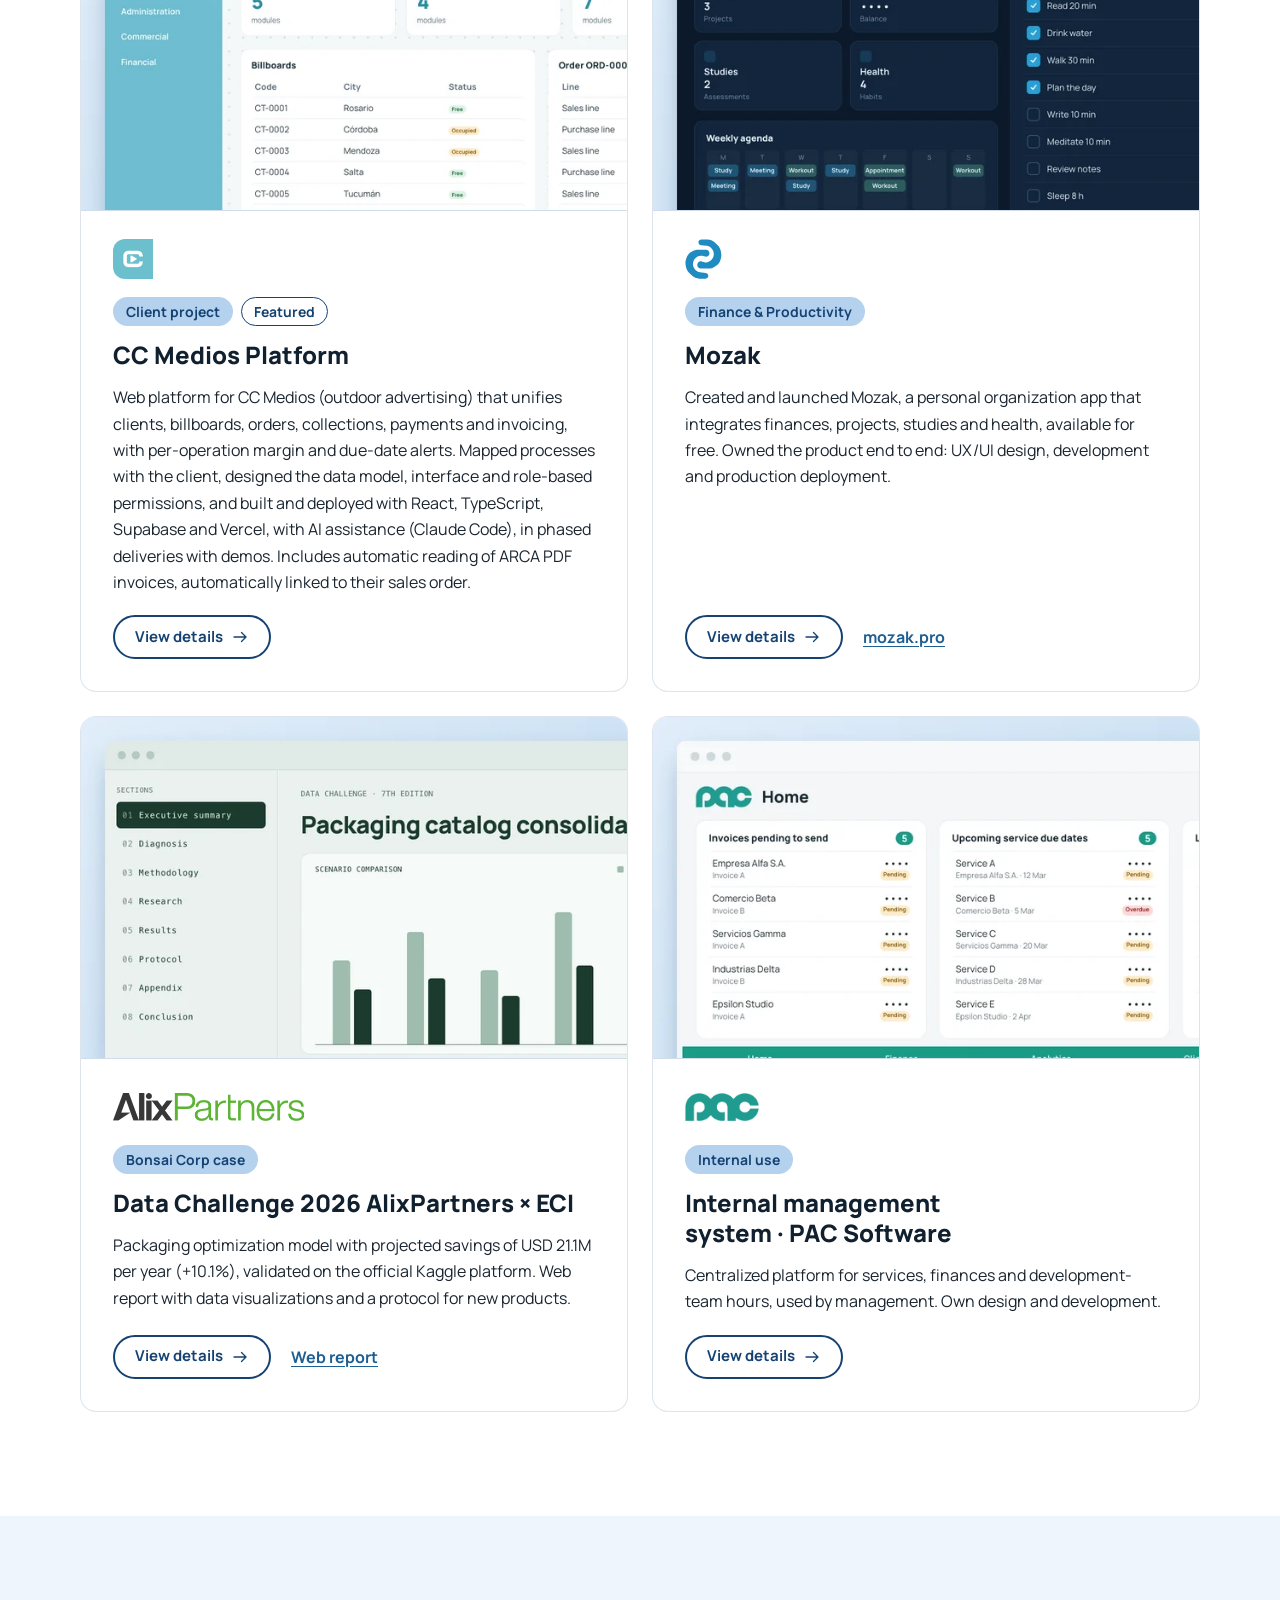
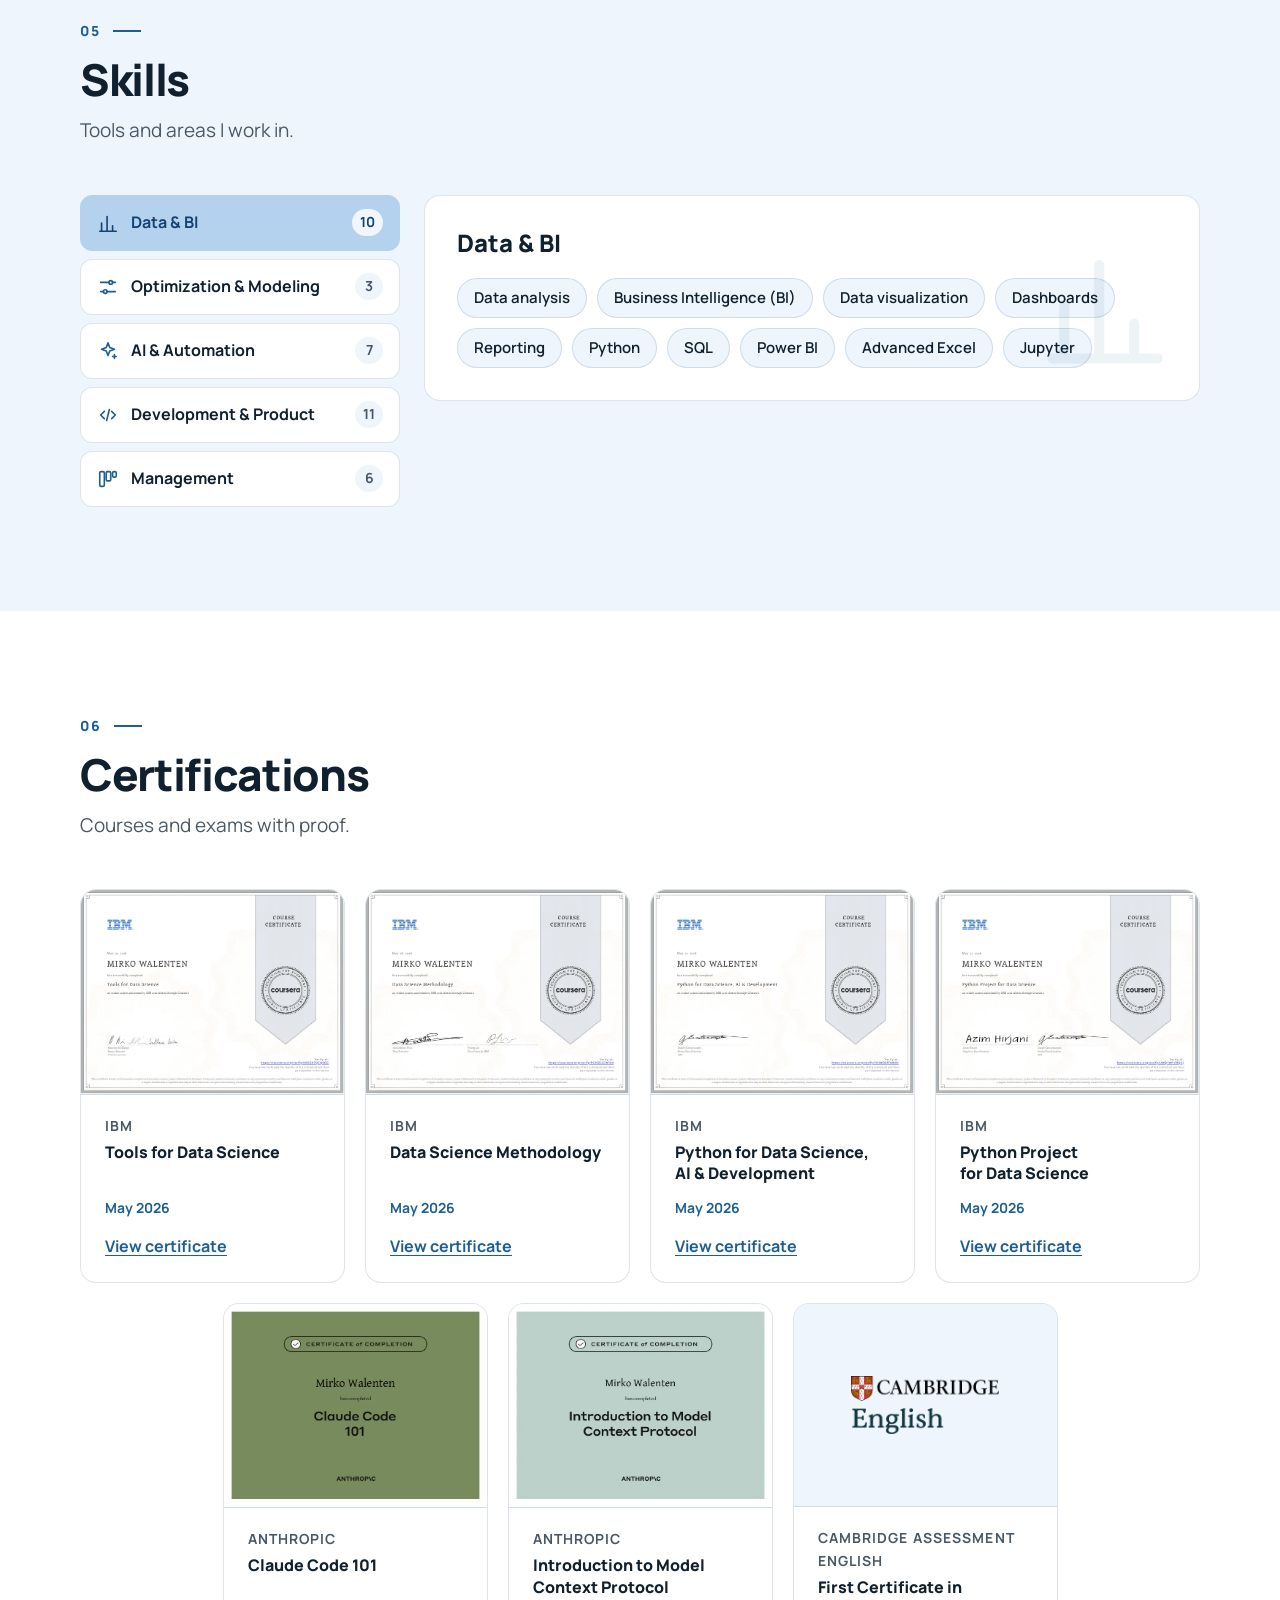
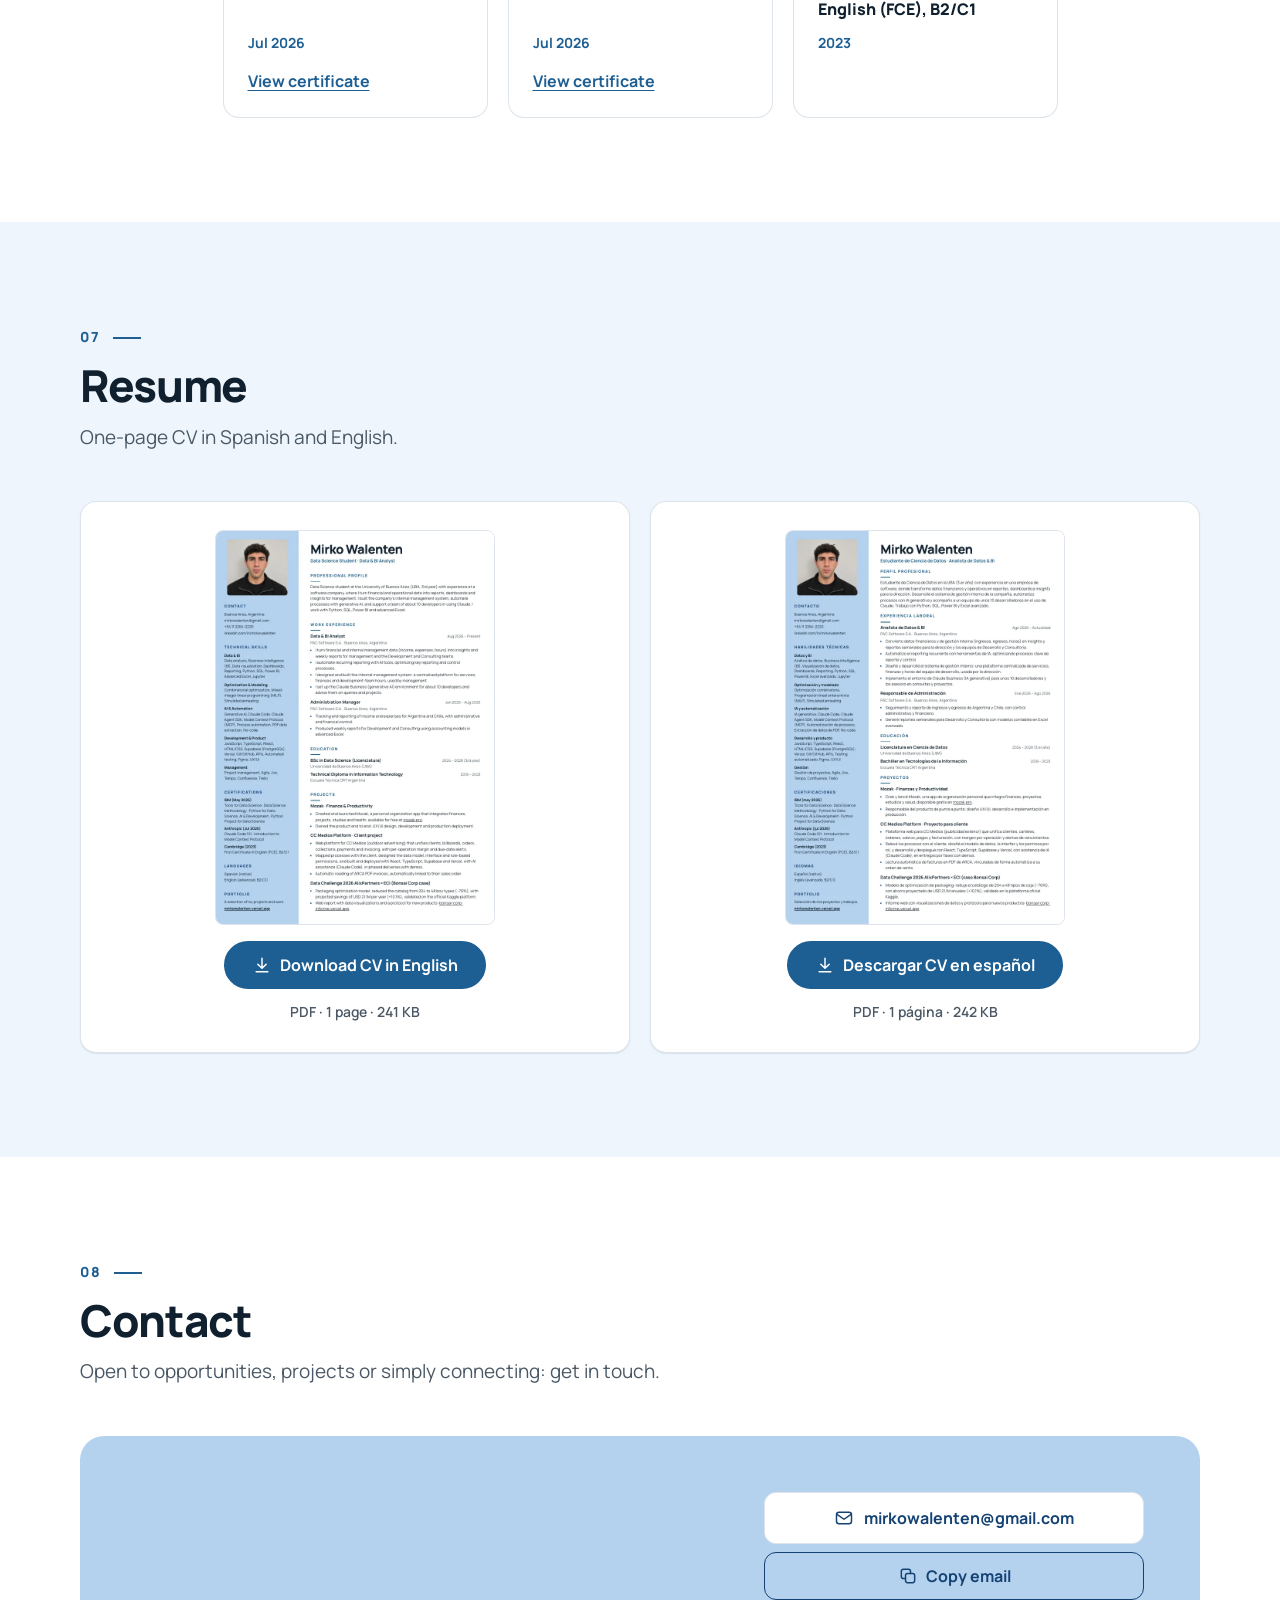
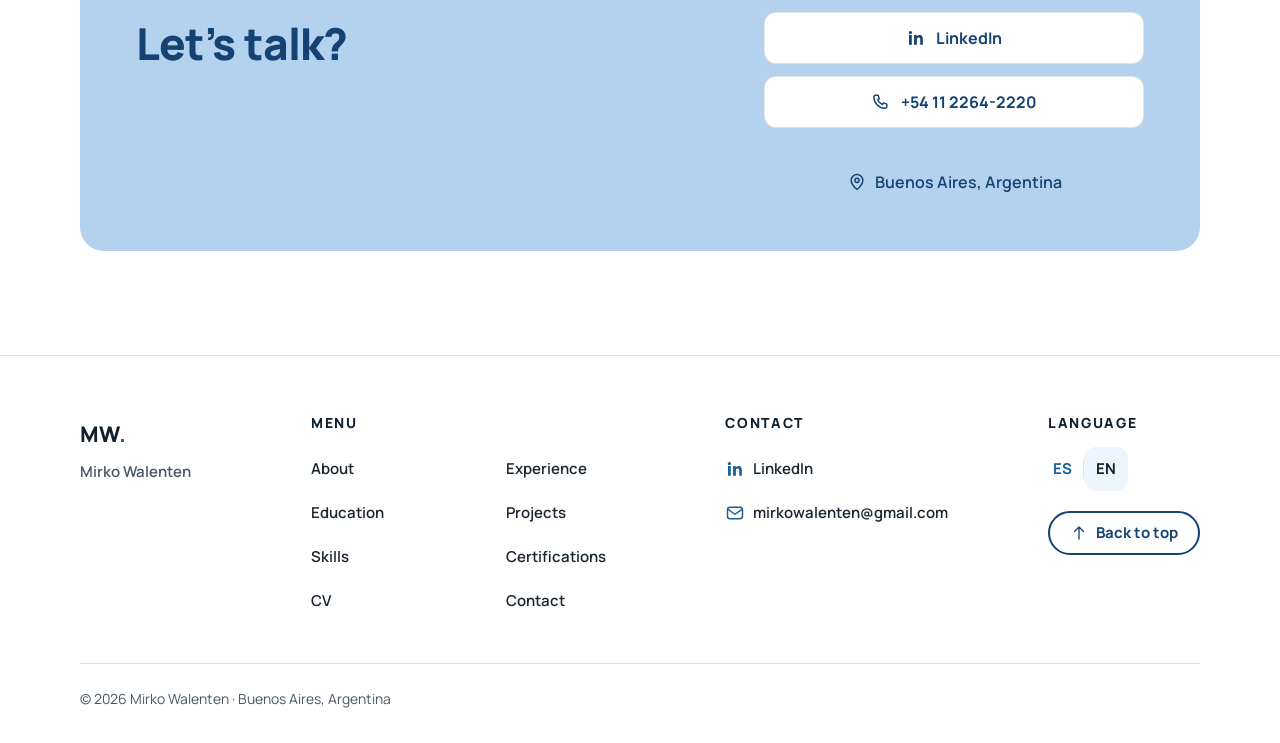
==== commit 53c08953: "Quitar el logo de PAC en Experiencia y los chips de las tarjetas de proyectos de la home Co-Authored" ====
--- a/en/index.html
+++ b/en/index.html
@@ -125,7 +125,7 @@
           <h2 class="section-head__title" id="t-experience">Experience</h2>
           <p class="section-head__sub">Where I’ve worked and what I did.</p>
         </header>
-        <p class="company reveal"><img class="company__logo" src="/assets/img/logos/pac-72.webp" width="58" height="22" alt="" loading="lazy" decoding="async"><span>PAC Software S.A. · Buenos Aires, Argentina</span></p>
+        <p class="company reveal"><span>PAC Software S.A. · Buenos Aires, Argentina</span></p>
         <ol class="timeline">
           <li class="timeline__item">
             <article class="card role reveal">
@@ -202,12 +202,6 @@
             </div>
             <h3 class="project__title">CC Medios Platform</h3>
             <p class="project__text">Web platform for CC Medios (outdoor advertising) that unifies clients, billboards, orders, collections, payments and invoicing, with per-operation margin and due-date alerts. Mapped processes with the client, designed the data model, interface and role-based permissions, and built and deployed with React, TypeScript, Supabase and Vercel, with AI assistance (Claude Code), in phased deliveries with demos. Includes automatic reading of ARCA PDF invoices, automatically linked to their sales order.</p>
-          <ul class="chips" aria-label="Technologies">
-            <li>React</li>
-            <li>TypeScript</li>
-            <li>Supabase</li>
-            <li>Vercel</li>
-          </ul>
             <div class="project__actions">
               <a class="btn btn--ghost btn--sm project__detail" href="/en/projects/cc-medios">View details<svg class="icon" width="18" height="18" aria-hidden="true" focusable="false"><use href="/assets/img/icons.svg?v=6#i-arrow-right"/></svg><span class="sr-only"> of CC Medios Platform</span></a>
             </div>
@@ -224,12 +218,6 @@
             </div>
             <h3 class="project__title">Mozak</h3>
             <p class="project__text">Created and launched Mozak, a personal organization app that integrates finances, projects, studies and health, available for free. Owned the product end to end: UX/UI design, development and production deployment.</p>
-          <ul class="chips" aria-label="Features">
-            <li>Habits</li>
-            <li>Tasks</li>
-            <li>Calendar</li>
-            <li>AI assistant</li>
-          </ul>
             <div class="project__actions">
               <a class="btn btn--ghost btn--sm project__detail" href="/en/projects/mozak">View details<svg class="icon" width="18" height="18" aria-hidden="true" focusable="false"><use href="/assets/img/icons.svg?v=6#i-arrow-right"/></svg><span class="sr-only"> of Mozak</span></a>
               <a class="project__link" href="https://mozak.pro" target="_blank" rel="noopener noreferrer">mozak.pro<span class="sr-only"> (opens in a new tab)</span></a>
@@ -247,11 +235,6 @@
             </div>
             <h3 class="project__title">Data Challenge 2026 AlixPartners × ECI</h3>
             <p class="project__text">Packaging optimization model with projected savings of USD 21.1M per year (+10.1%), validated on the official Kaggle platform. Web report with data visualizations and a protocol for new products.</p>
-          <ul class="chips" aria-label="Techniques">
-            <li>Combinatorial optimization</li>
-            <li>MILP</li>
-            <li>Simulated annealing</li>
-          </ul>
             <div class="project__actions">
               <a class="btn btn--ghost btn--sm project__detail" href="/en/projects/bonsai-corp">View details<svg class="icon" width="18" height="18" aria-hidden="true" focusable="false"><use href="/assets/img/icons.svg?v=6#i-arrow-right"/></svg><span class="sr-only"> of Data Challenge 2026 AlixPartners × ECI</span></a>
               <a class="project__link" href="https://bonsai-corp-informe.vercel.app" target="_blank" rel="noopener noreferrer">Web report<span class="sr-only"> (opens in a new tab)</span></a>
--- a/assets/css/styles.css
+++ b/assets/css/styles.css
@@ -940,11 +940,6 @@
   color: var(--ink);
 }
 
-.company__logo {
-  width: auto;
-  height: 22px;
-}
-
 .timeline {
   position: relative;
   display: grid;
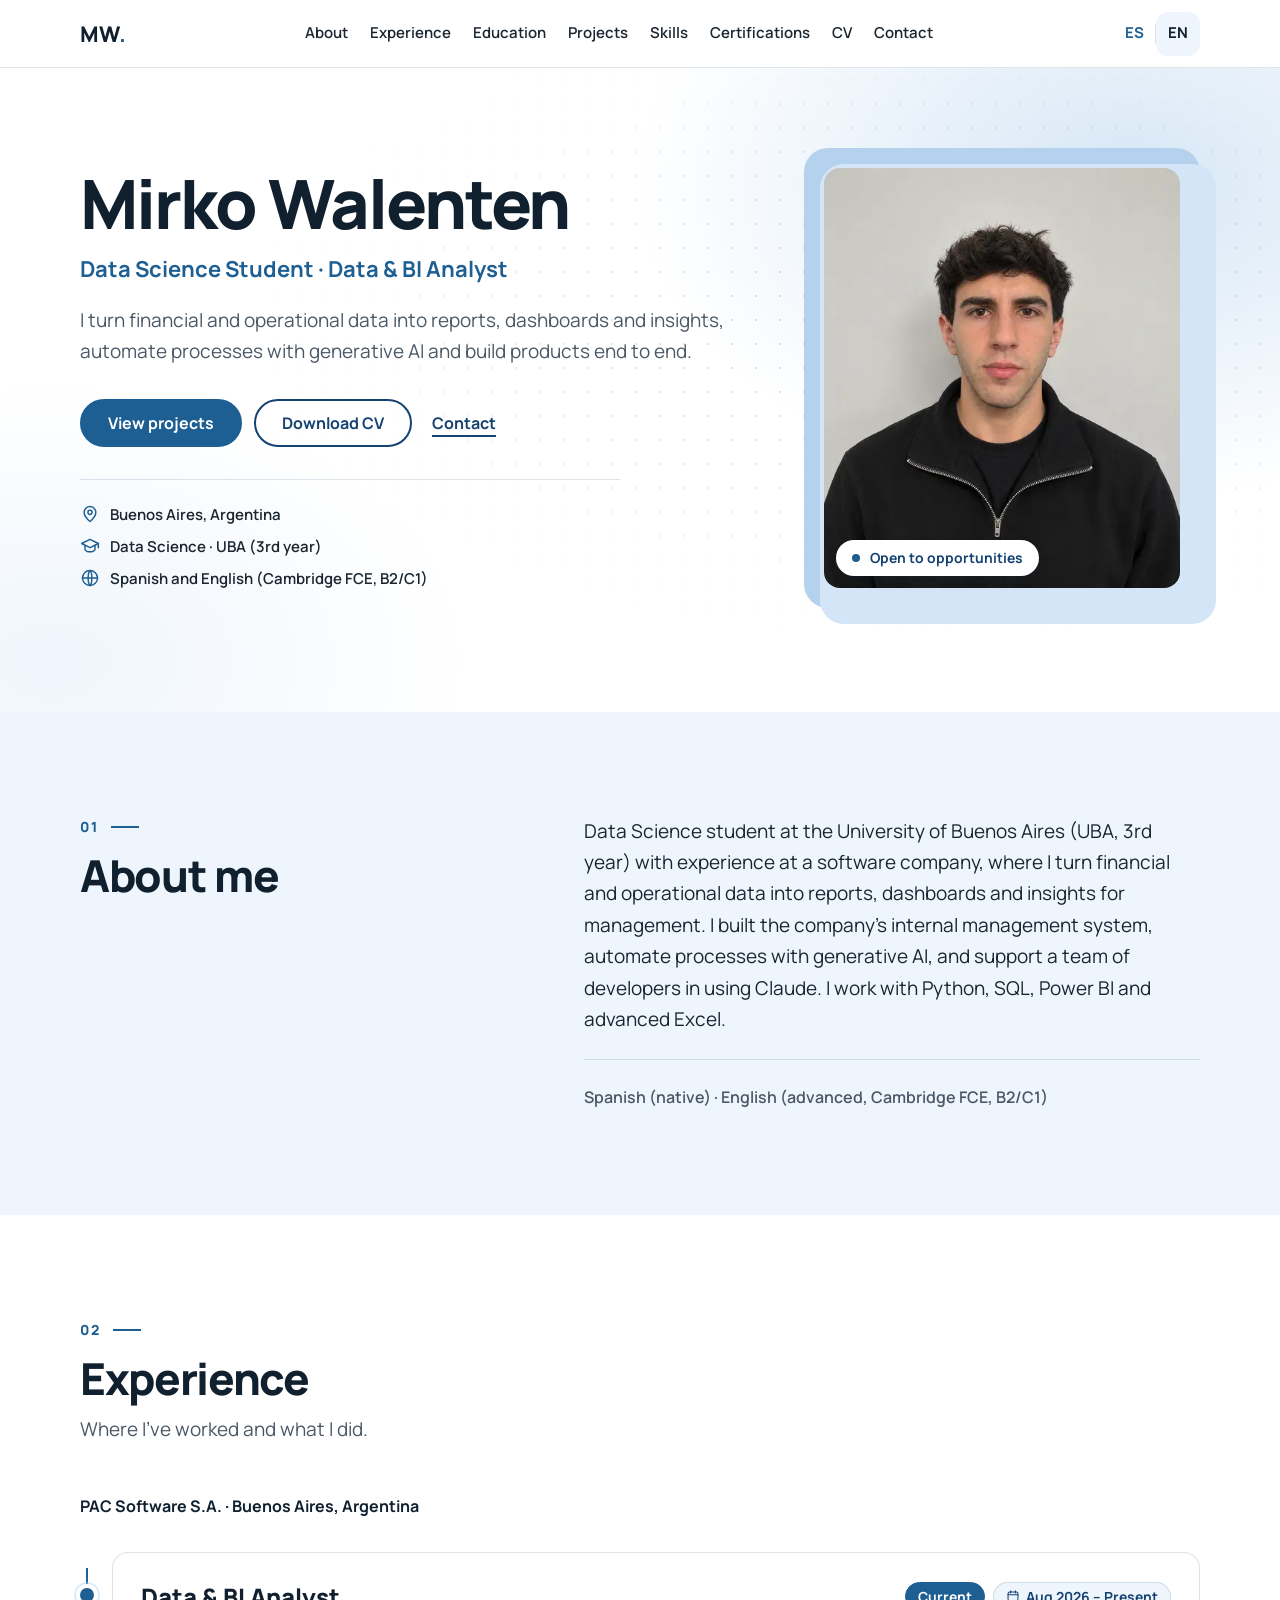
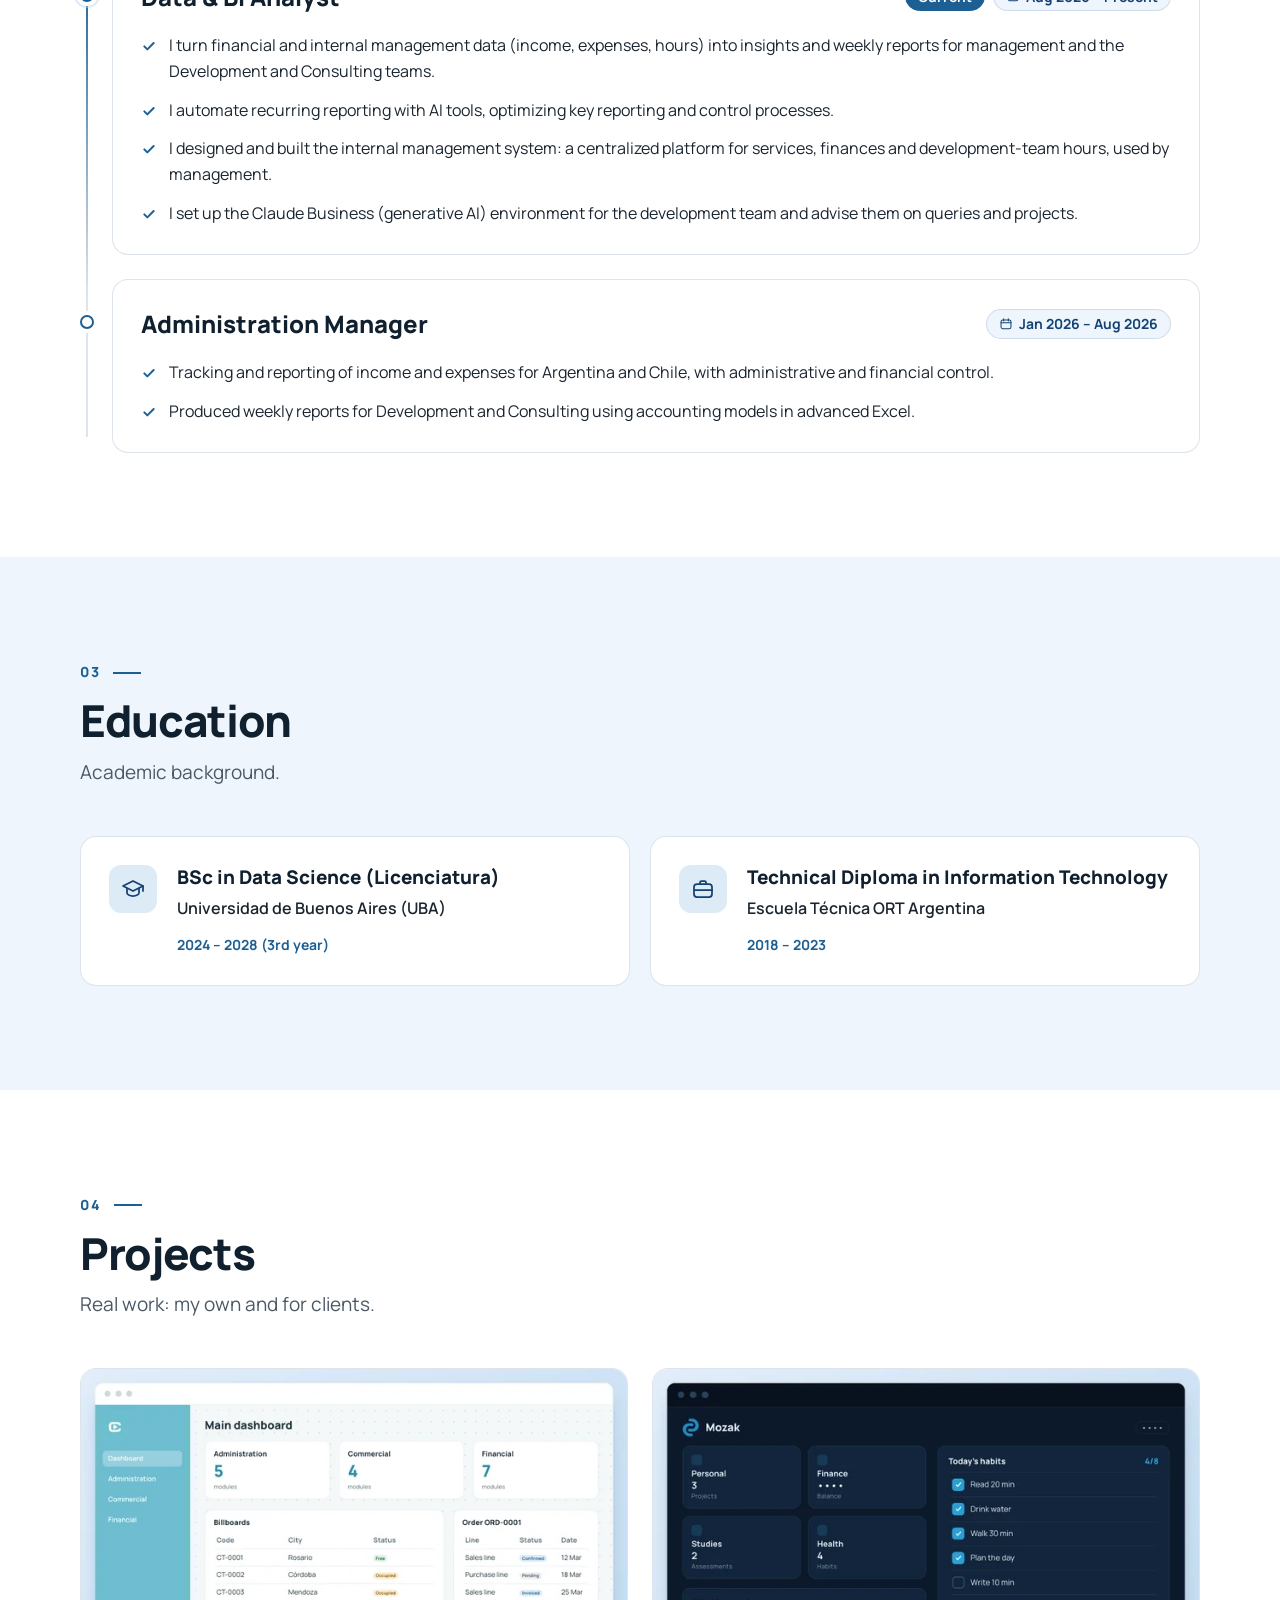
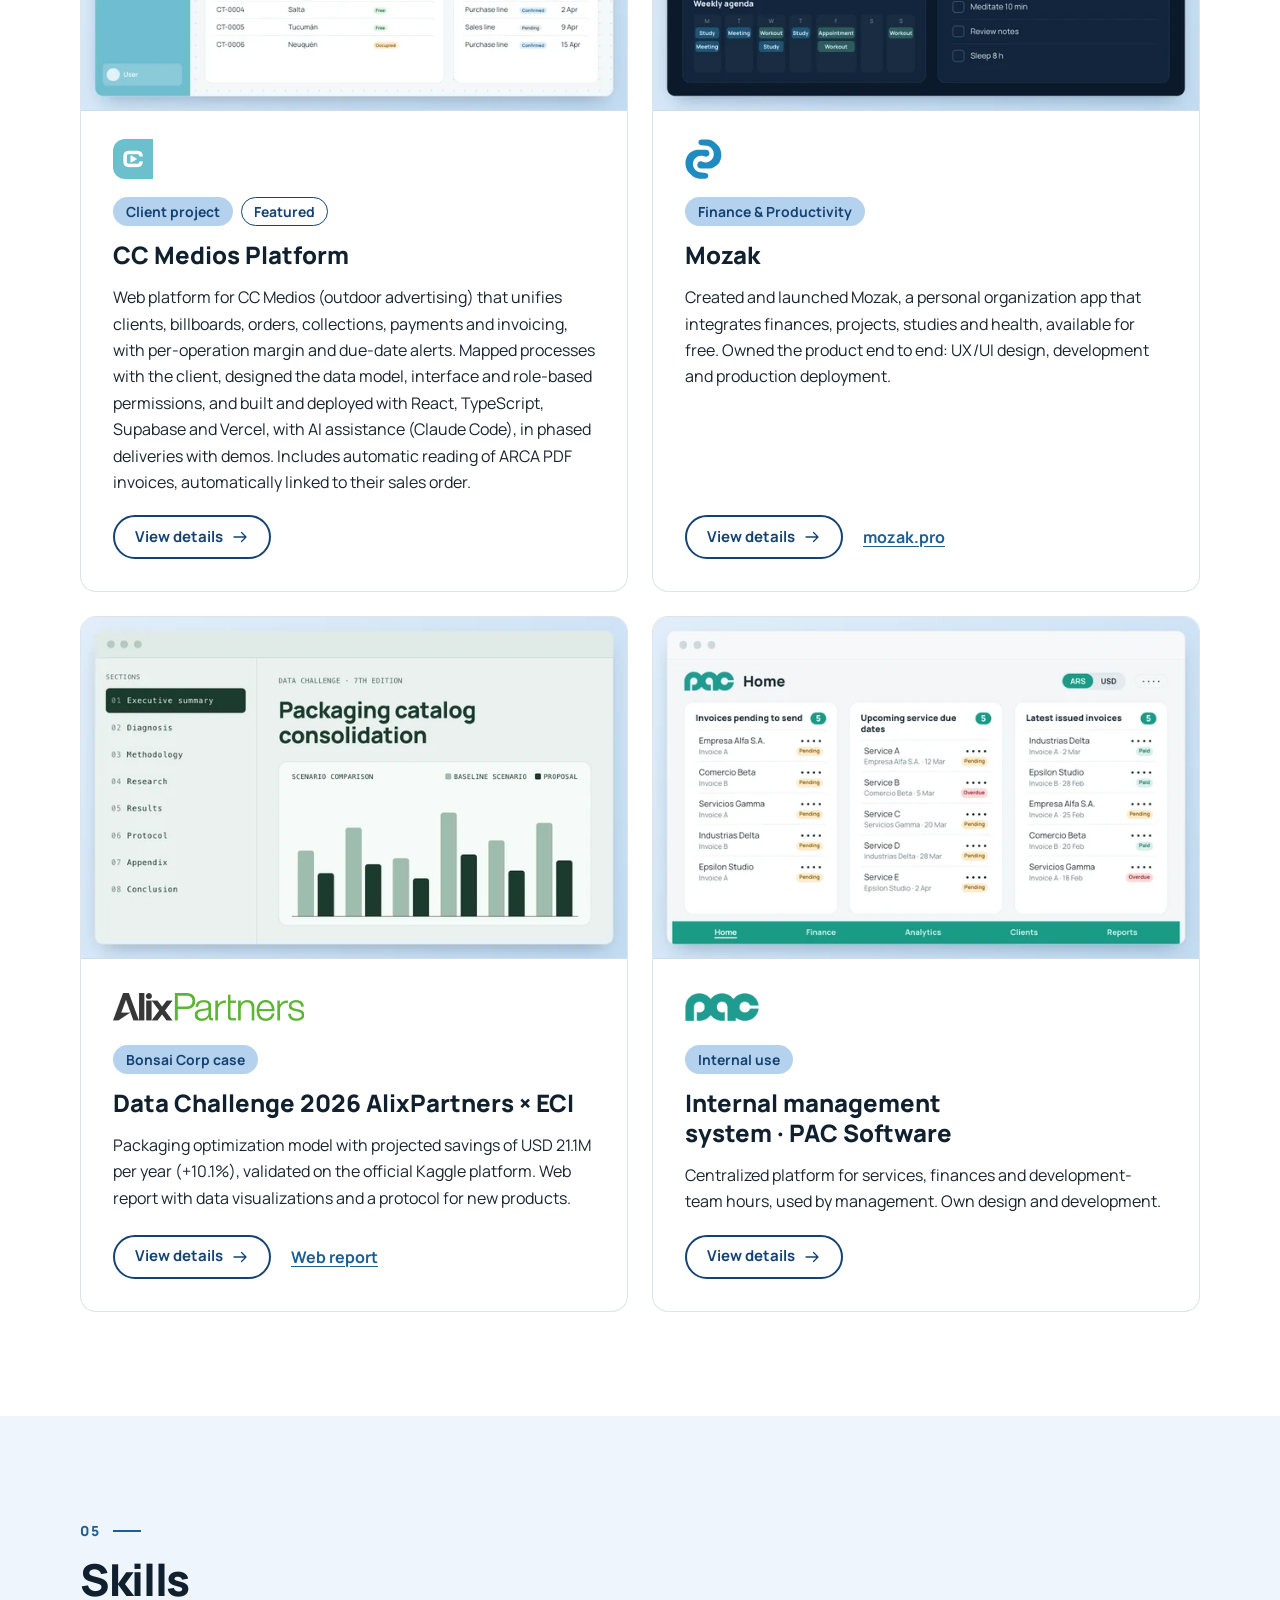
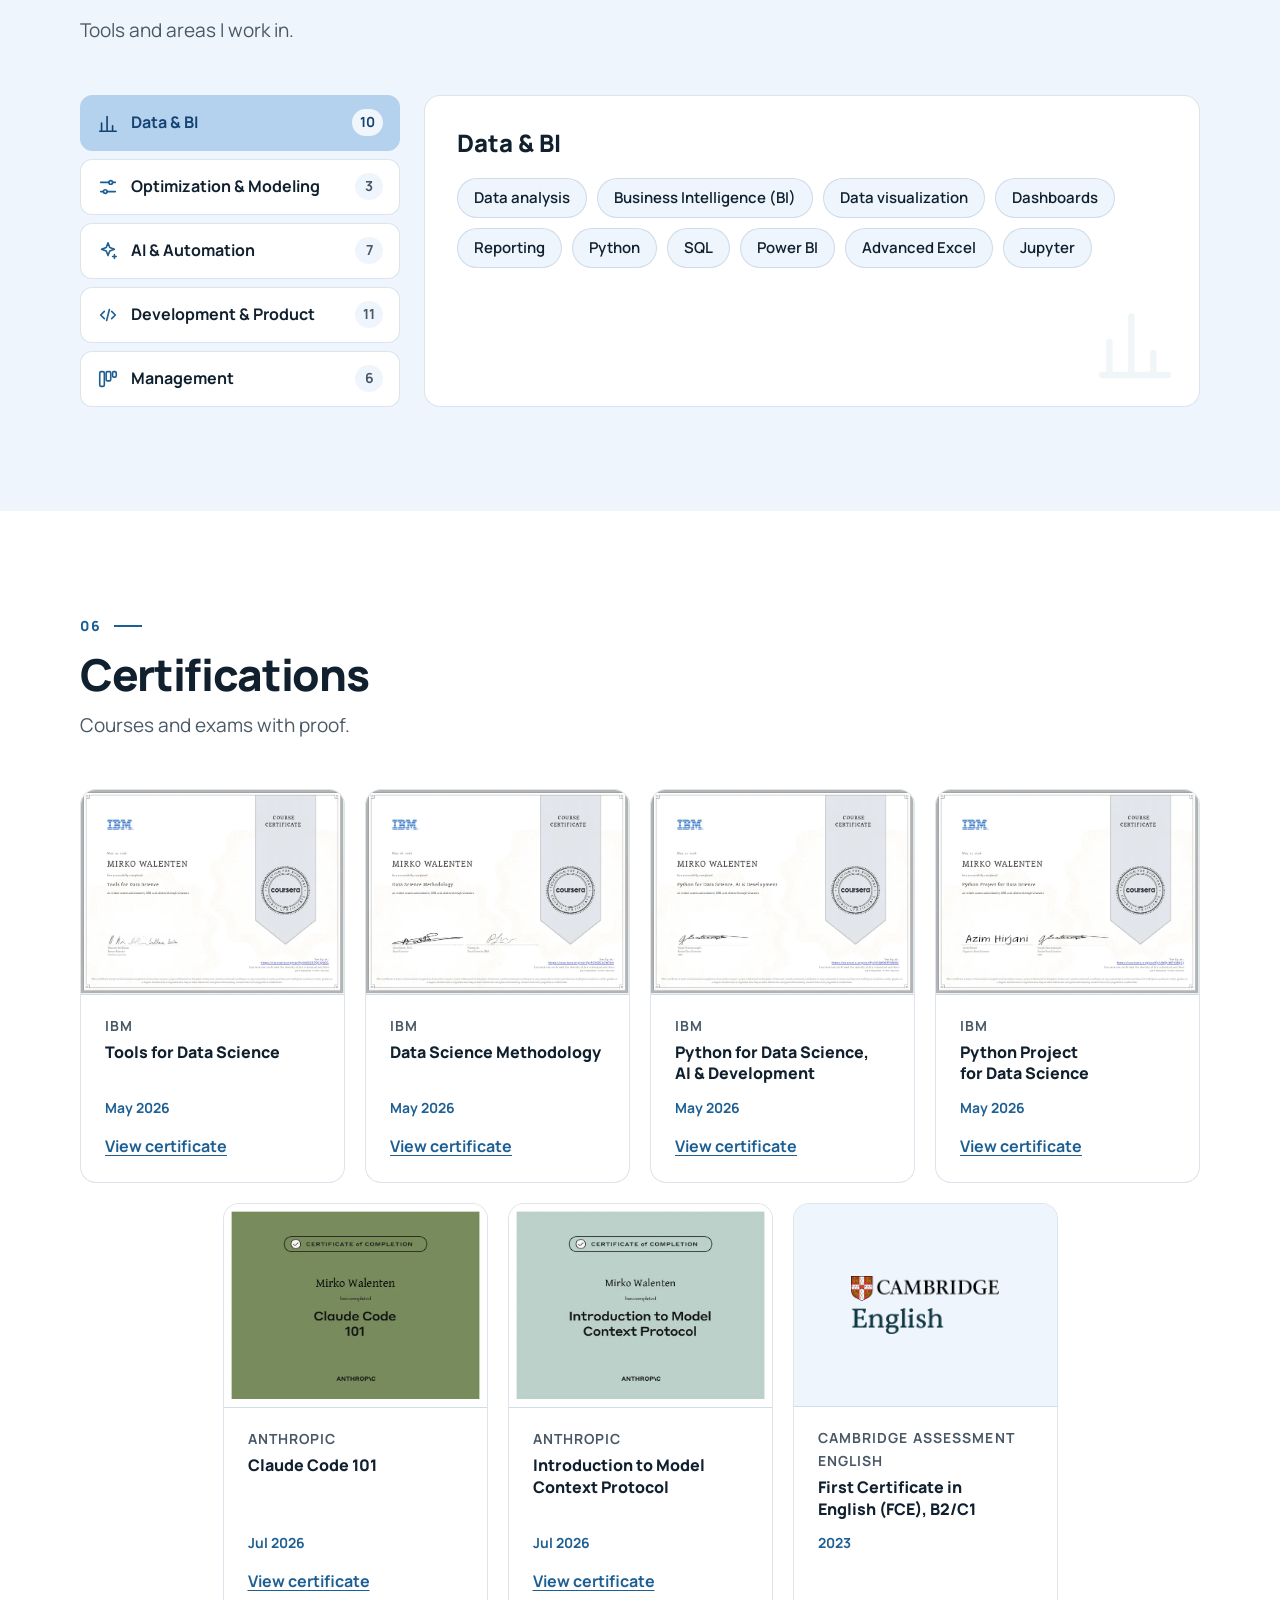
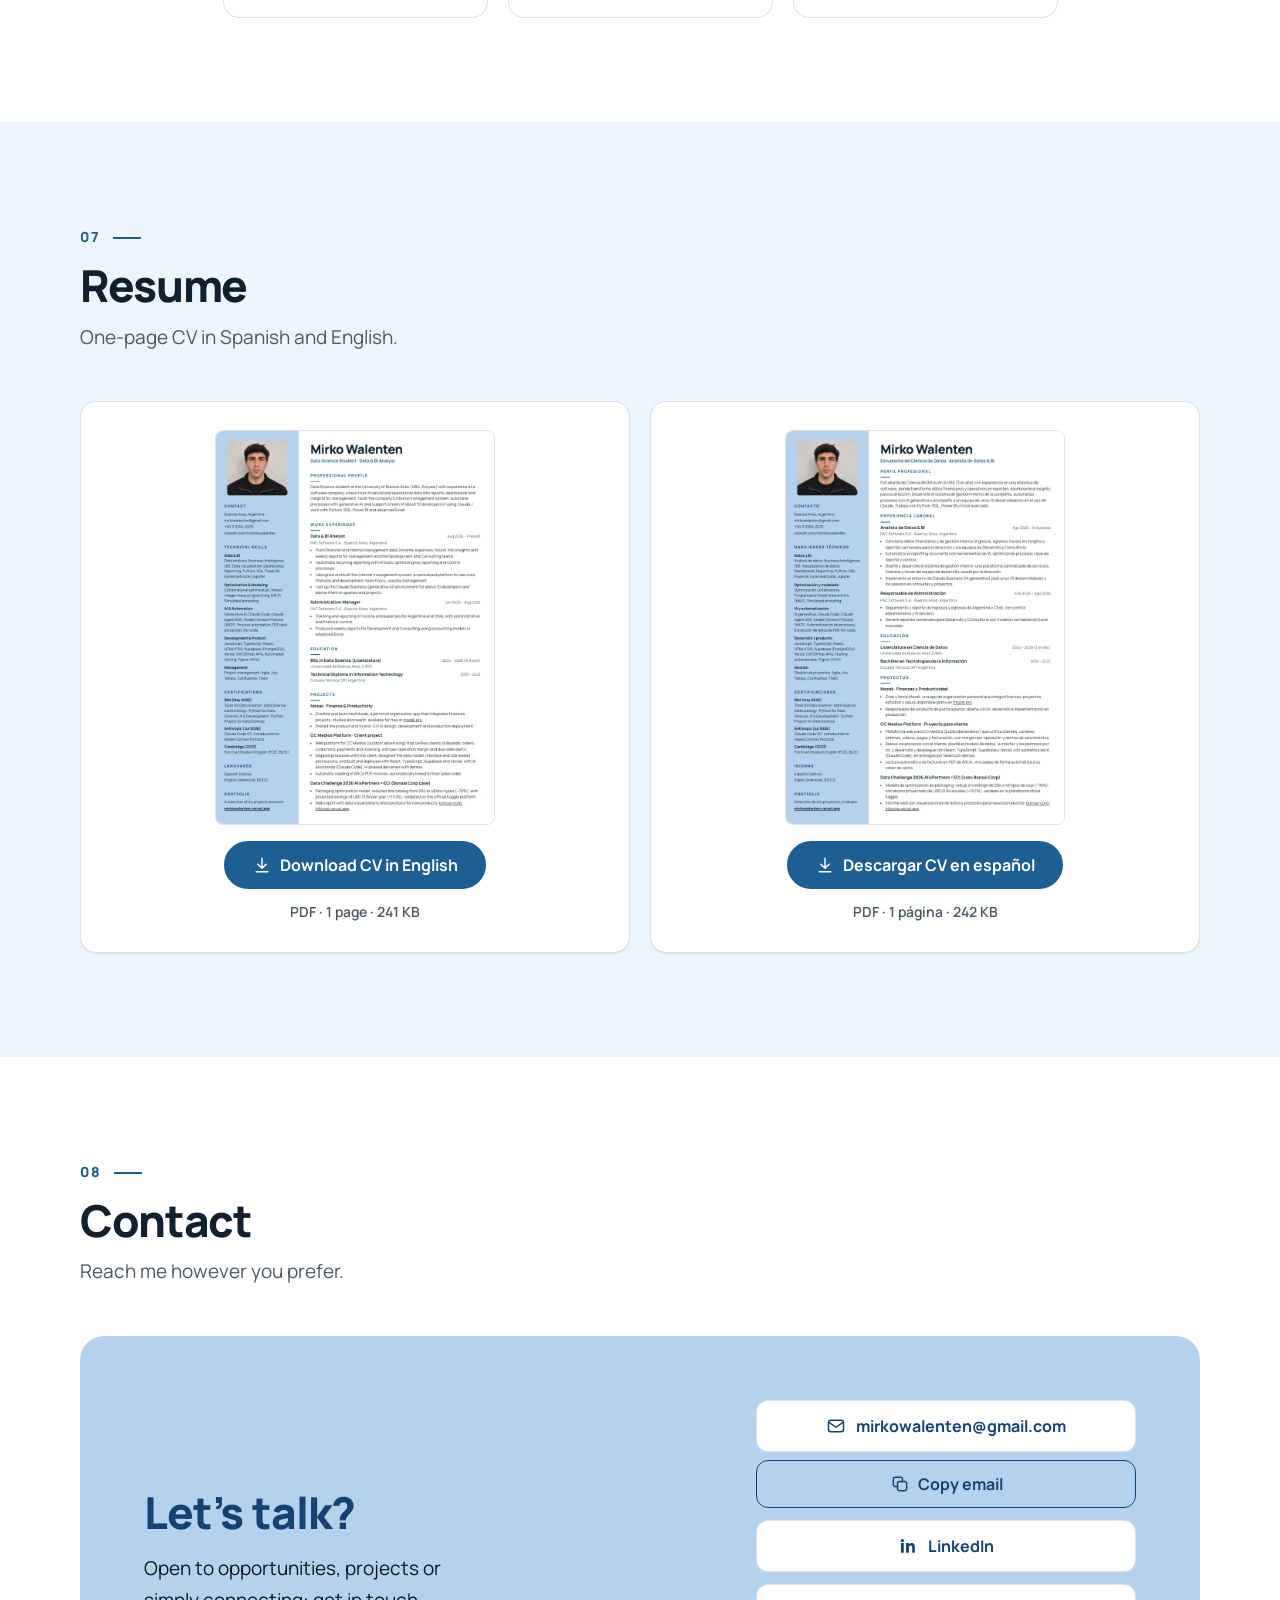
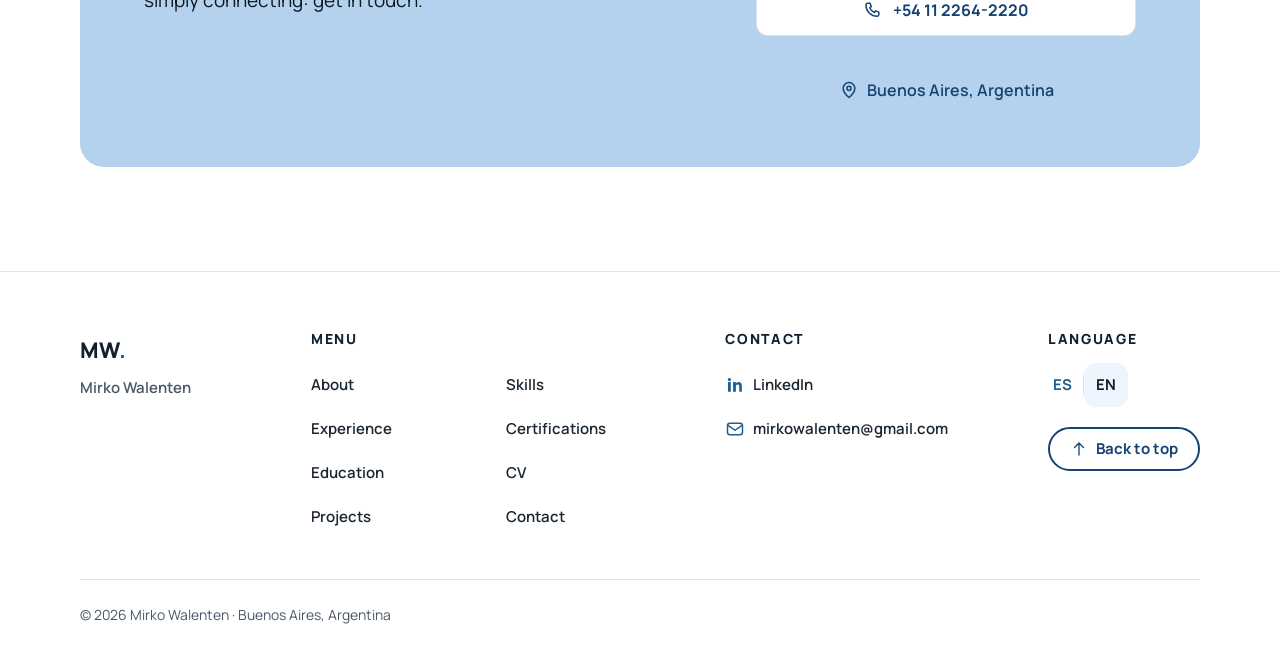
==== commit 4f3022cf: "Pulido visual: portadas completas, contacto, Habilidades, footer, Sobre mí, viñetas y balance de tex" ====
--- a/en/index.html
+++ b/en/index.html
@@ -27,7 +27,7 @@
   <link rel="icon" href="/favicon.svg" type="image/svg+xml">
   <link rel="preload" href="/assets/fonts/manrope-latin-wght-normal.woff2" as="font" type="font/woff2" crossorigin>
   <script>document.documentElement.classList.add('js');</script>
-  <link rel="stylesheet" href="/assets/css/styles.css?v=6">
+  <link rel="stylesheet" href="/assets/css/styles.css?v=7">
   <script type="application/ld+json">
   {
     "@context": "https://schema.org",
@@ -90,9 +90,9 @@
             <a class="btn-text" href="#contact">Contact</a>
           </div>
           <ul class="hero__facts">
-            <li><svg class="icon" width="20" height="20" aria-hidden="true" focusable="false"><use href="/assets/img/icons.svg?v=6#i-pin"/></svg><span>Buenos Aires, Argentina</span></li>
-            <li><svg class="icon" width="20" height="20" aria-hidden="true" focusable="false"><use href="/assets/img/icons.svg?v=6#i-cap"/></svg><span>Data Science · UBA (3rd year)</span></li>
-            <li><svg class="icon" width="20" height="20" aria-hidden="true" focusable="false"><use href="/assets/img/icons.svg?v=6#i-globe"/></svg><span>Spanish and English (Cambridge FCE, B2/C1)</span></li>
+            <li><svg class="icon" width="20" height="20" aria-hidden="true" focusable="false"><use href="/assets/img/icons.svg?v=7#i-pin"/></svg><span>Buenos Aires, Argentina</span></li>
+            <li><svg class="icon" width="20" height="20" aria-hidden="true" focusable="false"><use href="/assets/img/icons.svg?v=7#i-cap"/></svg><span>Data Science · UBA (3rd year)</span></li>
+            <li><svg class="icon" width="20" height="20" aria-hidden="true" focusable="false"><use href="/assets/img/icons.svg?v=7#i-globe"/></svg><span>Spanish and English (Cambridge FCE, B2/C1)</span></li>
           </ul>
         </div>
         <div class="hero__visual">
@@ -106,7 +106,7 @@
     </section>
 
     <section class="section section--alt" id="about" aria-labelledby="t-about">
-      <div class="container container--narrow">
+      <div class="container about">
         <header class="section-head reveal">
           <p class="section-head__eyebrow" aria-hidden="true">01</p>
           <h2 class="section-head__title" id="t-about">About me</h2>
@@ -131,7 +131,7 @@
             <article class="card role reveal">
               <div class="role__head">
                 <h3 class="role__title">Data &amp; BI Analyst</h3>
-                <p class="role__meta"><span class="pill pill--now">Current</span><span class="pill pill--date"><svg class="icon" width="14" height="14" aria-hidden="true" focusable="false"><use href="/assets/img/icons.svg?v=6#i-calendar"/></svg>Aug 2026 – Present</span></p>
+                <p class="role__meta"><span class="pill pill--now">Current</span><span class="pill pill--date"><svg class="icon" width="14" height="14" aria-hidden="true" focusable="false"><use href="/assets/img/icons.svg?v=7#i-calendar"/></svg>Aug 2026 – Present</span></p>
               </div>
               <ul class="bullets">
                 <li>I turn financial and internal management data (income, expenses, hours) into insights and weekly reports for management and the Development and Consulting teams.</li>
@@ -145,7 +145,7 @@
             <article class="card role reveal">
               <div class="role__head">
                 <h3 class="role__title">Administration Manager</h3>
-                <p class="role__meta"><span class="pill pill--date"><svg class="icon" width="14" height="14" aria-hidden="true" focusable="false"><use href="/assets/img/icons.svg?v=6#i-calendar"/></svg>Jan 2026 – Aug 2026</span></p>
+                <p class="role__meta"><span class="pill pill--date"><svg class="icon" width="14" height="14" aria-hidden="true" focusable="false"><use href="/assets/img/icons.svg?v=7#i-calendar"/></svg>Jan 2026 – Aug 2026</span></p>
               </div>
               <ul class="bullets">
                 <li>Tracking and reporting of income and expenses for Argentina and Chile, with administrative and financial control.</li>
@@ -166,13 +166,13 @@
         </header>
         <div class="education">
           <article class="card edu reveal">
-            <span class="edu__icon" aria-hidden="true"><svg class="icon" width="24" height="24" aria-hidden="true" focusable="false"><use href="/assets/img/icons.svg?v=6#i-cap"/></svg></span>
+            <span class="edu__icon" aria-hidden="true"><svg class="icon" width="24" height="24" aria-hidden="true" focusable="false"><use href="/assets/img/icons.svg?v=7#i-cap"/></svg></span>
             <div class="edu__body"><h3>BSc in Data Science (Licenciatura)</h3>
             <p class="education__school">Universidad de Buenos Aires (UBA)</p>
             <p class="education__date">2024 – 2028 (3rd year)</p></div>
           </article>
           <article class="card edu reveal">
-            <span class="edu__icon" aria-hidden="true"><svg class="icon" width="24" height="24" aria-hidden="true" focusable="false"><use href="/assets/img/icons.svg?v=6#i-briefcase"/></svg></span>
+            <span class="edu__icon" aria-hidden="true"><svg class="icon" width="24" height="24" aria-hidden="true" focusable="false"><use href="/assets/img/icons.svg?v=7#i-briefcase"/></svg></span>
             <div class="edu__body"><h3>Technical Diploma in Information Technology</h3>
             <p class="education__school">Escuela Técnica ORT Argentina</p>
             <p class="education__date">2018 – 2023</p></div>
@@ -192,7 +192,7 @@
 
           <article class="card project reveal">
             <div class="project__cover">
-              <img src="/assets/img/projects/cc-medios-cover-en-640.webp" srcset="/assets/img/projects/cc-medios-cover-en-640.webp 640w, /assets/img/projects/cc-medios-cover-en-1280.webp 1280w" sizes="(min-width: 900px) 548px, calc(100vw - 40px)" width="640" height="400" alt="Illustrative mockup of CC Medios Platform" loading="lazy" decoding="async">
+              <img src="/assets/img/projects/cc-medios-cover-en-640.webp?v=7" srcset="/assets/img/projects/cc-medios-cover-en-640.webp?v=7 640w, /assets/img/projects/cc-medios-cover-en-1280.webp?v=7 1280w" sizes="(min-width: 900px) 548px, calc(100vw - 40px)" width="640" height="400" alt="Illustrative mockup of CC Medios Platform" loading="lazy" decoding="async">
             </div>
             <div class="project__body">
             <img class="project__logo" src="/assets/img/logos/cc-medios-64.webp" srcset="/assets/img/logos/cc-medios-64.webp 1x, /assets/img/logos/cc-medios-128.webp 2x" width="40" height="40" alt="CC Medios logo" loading="lazy" decoding="async">
@@ -203,13 +203,13 @@
             <h3 class="project__title">CC Medios Platform</h3>
             <p class="project__text">Web platform for CC Medios (outdoor advertising) that unifies clients, billboards, orders, collections, payments and invoicing, with per-operation margin and due-date alerts. Mapped processes with the client, designed the data model, interface and role-based permissions, and built and deployed with React, TypeScript, Supabase and Vercel, with AI assistance (Claude Code), in phased deliveries with demos. Includes automatic reading of ARCA PDF invoices, automatically linked to their sales order.</p>
             <div class="project__actions">
-              <a class="btn btn--ghost btn--sm project__detail" href="/en/projects/cc-medios">View details<svg class="icon" width="18" height="18" aria-hidden="true" focusable="false"><use href="/assets/img/icons.svg?v=6#i-arrow-right"/></svg><span class="sr-only"> of CC Medios Platform</span></a>
+              <a class="btn btn--ghost btn--sm project__detail" href="/en/projects/cc-medios">View details<svg class="icon" width="18" height="18" aria-hidden="true" focusable="false"><use href="/assets/img/icons.svg?v=7#i-arrow-right"/></svg><span class="sr-only"> of CC Medios Platform</span></a>
             </div>
             </div>
           </article>
           <article class="card project reveal">
             <div class="project__cover">
-              <img src="/assets/img/projects/mozak-cover-en-640.webp" srcset="/assets/img/projects/mozak-cover-en-640.webp 640w, /assets/img/projects/mozak-cover-en-1280.webp 1280w" sizes="(min-width: 900px) 548px, calc(100vw - 40px)" width="640" height="400" alt="Illustrative mockup of Mozak" loading="lazy" decoding="async">
+              <img src="/assets/img/projects/mozak-cover-en-640.webp?v=7" srcset="/assets/img/projects/mozak-cover-en-640.webp?v=7 640w, /assets/img/projects/mozak-cover-en-1280.webp?v=7 1280w" sizes="(min-width: 900px) 548px, calc(100vw - 40px)" width="640" height="400" alt="Illustrative mockup of Mozak" loading="lazy" decoding="async">
             </div>
             <div class="project__body">
             <img class="project__logo" src="/assets/img/logos/mozak.svg" width="37" height="40" alt="Mozak logo" loading="lazy" decoding="async">
@@ -219,14 +219,14 @@
             <h3 class="project__title">Mozak</h3>
             <p class="project__text">Created and launched Mozak, a personal organization app that integrates finances, projects, studies and health, available for free. Owned the product end to end: UX/UI design, development and production deployment.</p>
             <div class="project__actions">
-              <a class="btn btn--ghost btn--sm project__detail" href="/en/projects/mozak">View details<svg class="icon" width="18" height="18" aria-hidden="true" focusable="false"><use href="/assets/img/icons.svg?v=6#i-arrow-right"/></svg><span class="sr-only"> of Mozak</span></a>
+              <a class="btn btn--ghost btn--sm project__detail" href="/en/projects/mozak">View details<svg class="icon" width="18" height="18" aria-hidden="true" focusable="false"><use href="/assets/img/icons.svg?v=7#i-arrow-right"/></svg><span class="sr-only"> of Mozak</span></a>
               <a class="project__link" href="https://mozak.pro" target="_blank" rel="noopener noreferrer">mozak.pro<span class="sr-only"> (opens in a new tab)</span></a>
             </div>
             </div>
           </article>
           <article class="card project reveal">
             <div class="project__cover">
-              <img src="/assets/img/projects/bonsai-corp-cover-en-640.webp" srcset="/assets/img/projects/bonsai-corp-cover-en-640.webp 640w, /assets/img/projects/bonsai-corp-cover-en-1280.webp 1280w" sizes="(min-width: 900px) 548px, calc(100vw - 40px)" width="640" height="400" alt="Illustrative mockup of the Bonsai Corp report" loading="lazy" decoding="async">
+              <img src="/assets/img/projects/bonsai-corp-cover-en-640.webp?v=7" srcset="/assets/img/projects/bonsai-corp-cover-en-640.webp?v=7 640w, /assets/img/projects/bonsai-corp-cover-en-1280.webp?v=7 1280w" sizes="(min-width: 900px) 548px, calc(100vw - 40px)" width="640" height="400" alt="Illustrative mockup of the Bonsai Corp report" loading="lazy" decoding="async">
             </div>
             <div class="project__body">
             <img class="project__logo project__logo--alix" src="/assets/img/logos/alixpartners-56.webp" srcset="/assets/img/logos/alixpartners-56.webp 1x, /assets/img/logos/alixpartners-112.webp 2x" width="190" height="28" alt="AlixPartners logo" loading="lazy" decoding="async">
@@ -236,14 +236,14 @@
             <h3 class="project__title">Data Challenge 2026 AlixPartners × ECI</h3>
             <p class="project__text">Packaging optimization model with projected savings of USD 21.1M per year (+10.1%), validated on the official Kaggle platform. Web report with data visualizations and a protocol for new products.</p>
             <div class="project__actions">
-              <a class="btn btn--ghost btn--sm project__detail" href="/en/projects/bonsai-corp">View details<svg class="icon" width="18" height="18" aria-hidden="true" focusable="false"><use href="/assets/img/icons.svg?v=6#i-arrow-right"/></svg><span class="sr-only"> of Data Challenge 2026 AlixPartners × ECI</span></a>
+              <a class="btn btn--ghost btn--sm project__detail" href="/en/projects/bonsai-corp">View details<svg class="icon" width="18" height="18" aria-hidden="true" focusable="false"><use href="/assets/img/icons.svg?v=7#i-arrow-right"/></svg><span class="sr-only"> of Data Challenge 2026 AlixPartners × ECI</span></a>
               <a class="project__link" href="https://bonsai-corp-informe.vercel.app" target="_blank" rel="noopener noreferrer">Web report<span class="sr-only"> (opens in a new tab)</span></a>
             </div>
             </div>
           </article>
           <article class="card project reveal">
             <div class="project__cover">
-              <img src="/assets/img/projects/pac-app-cover-en-640.webp" srcset="/assets/img/projects/pac-app-cover-en-640.webp 640w, /assets/img/projects/pac-app-cover-en-1280.webp 1280w" sizes="(min-width: 900px) 548px, calc(100vw - 40px)" width="640" height="400" alt="Illustrative mockup of PAC’s internal management system" loading="lazy" decoding="async">
+              <img src="/assets/img/projects/pac-app-cover-en-640.webp?v=7" srcset="/assets/img/projects/pac-app-cover-en-640.webp?v=7 640w, /assets/img/projects/pac-app-cover-en-1280.webp?v=7 1280w" sizes="(min-width: 900px) 548px, calc(100vw - 40px)" width="640" height="400" alt="Illustrative mockup of PAC’s internal management system" loading="lazy" decoding="async">
             </div>
             <div class="project__body">
             <img class="project__logo project__logo--pac" src="/assets/img/logos/pac-72.webp" width="74" height="28" alt="PAC logo" loading="lazy" decoding="async">
@@ -253,7 +253,7 @@
             <h3 class="project__title">Internal management system · PAC Software</h3>
             <p class="project__text">Centralized platform for services, finances and development-team hours, used by management. Own design and development.</p>
             <div class="project__actions">
-              <a class="btn btn--ghost btn--sm project__detail" href="/en/projects/pac-app">View details<svg class="icon" width="18" height="18" aria-hidden="true" focusable="false"><use href="/assets/img/icons.svg?v=6#i-arrow-right"/></svg><span class="sr-only"> of Internal management system · PAC Software</span></a>
+              <a class="btn btn--ghost btn--sm project__detail" href="/en/projects/pac-app">View details<svg class="icon" width="18" height="18" aria-hidden="true" focusable="false"><use href="/assets/img/icons.svg?v=7#i-arrow-right"/></svg><span class="sr-only"> of Internal management system · PAC Software</span></a>
             </div>
             </div>
           </article>
@@ -271,7 +271,7 @@
         </header>
         <div class="skills reveal" data-skills data-label="Skill categories" data-unit="skills">
           <article class="card skill-card">
-            <h3><svg class="icon skill-icon" width="22" height="22" aria-hidden="true" focusable="false"><use href="/assets/img/icons.svg?v=6#i-chart"/></svg><span>Data &amp; BI</span></h3>
+            <h3><svg class="icon skill-icon" width="22" height="22" aria-hidden="true" focusable="false"><use href="/assets/img/icons.svg?v=7#i-chart"/></svg><span>Data &amp; BI</span></h3>
             <ul class="chips">
               <li>Data analysis</li>
               <li>Business Intelligence (BI)</li>
@@ -286,7 +286,7 @@
             </ul>
           </article>
           <article class="card skill-card">
-            <h3><svg class="icon skill-icon" width="22" height="22" aria-hidden="true" focusable="false"><use href="/assets/img/icons.svg?v=6#i-sliders"/></svg><span>Optimization &amp; Modeling</span></h3>
+            <h3><svg class="icon skill-icon" width="22" height="22" aria-hidden="true" focusable="false"><use href="/assets/img/icons.svg?v=7#i-sliders"/></svg><span>Optimization &amp; Modeling</span></h3>
             <ul class="chips">
               <li>Combinatorial optimization</li>
               <li>Mixed-integer linear programming (MILP)</li>
@@ -294,7 +294,7 @@
             </ul>
           </article>
           <article class="card skill-card">
-            <h3><svg class="icon skill-icon" width="22" height="22" aria-hidden="true" focusable="false"><use href="/assets/img/icons.svg?v=6#i-sparkle"/></svg><span>AI &amp; Automation</span></h3>
+            <h3><svg class="icon skill-icon" width="22" height="22" aria-hidden="true" focusable="false"><use href="/assets/img/icons.svg?v=7#i-sparkle"/></svg><span>AI &amp; Automation</span></h3>
             <ul class="chips">
               <li>Generative AI</li>
               <li>Claude Code</li>
@@ -306,7 +306,7 @@
             </ul>
           </article>
           <article class="card skill-card">
-            <h3><svg class="icon skill-icon" width="22" height="22" aria-hidden="true" focusable="false"><use href="/assets/img/icons.svg?v=6#i-code"/></svg><span>Development &amp; Product</span></h3>
+            <h3><svg class="icon skill-icon" width="22" height="22" aria-hidden="true" focusable="false"><use href="/assets/img/icons.svg?v=7#i-code"/></svg><span>Development &amp; Product</span></h3>
             <ul class="chips">
               <li>JavaScript</li>
               <li>TypeScript</li>
@@ -322,7 +322,7 @@
             </ul>
           </article>
           <article class="card skill-card">
-            <h3><svg class="icon skill-icon" width="22" height="22" aria-hidden="true" focusable="false"><use href="/assets/img/icons.svg?v=6#i-kanban"/></svg><span>Management</span></h3>
+            <h3><svg class="icon skill-icon" width="22" height="22" aria-hidden="true" focusable="false"><use href="/assets/img/icons.svg?v=7#i-kanban"/></svg><span>Management</span></h3>
             <ul class="chips">
               <li>Project management</li>
               <li>Agile</li>
@@ -447,12 +447,12 @@
         <div class="cvs">
           <article class="card cv reveal">
             <img src="/assets/cv/previews/CV-Mirko-Walenten-EN.webp" width="720" height="1018" loading="lazy" decoding="async" alt="Preview of the CV in English">
-            <a class="btn" href="/assets/cv/CV-Mirko-Walenten-EN.pdf" download><svg class="icon" width="20" height="20" aria-hidden="true" focusable="false"><use href="/assets/img/icons.svg?v=6#i-download"/></svg>Download CV in English</a>
+            <a class="btn" href="/assets/cv/CV-Mirko-Walenten-EN.pdf" download><svg class="icon" width="20" height="20" aria-hidden="true" focusable="false"><use href="/assets/img/icons.svg?v=7#i-download"/></svg>Download CV in English</a>
             <p class="cv__meta">PDF · 1 page · 241 KB</p>
           </article>
           <article class="card cv reveal" lang="es">
             <img src="/assets/cv/previews/CV-Mirko-Walenten-ES.webp" width="720" height="1018" loading="lazy" decoding="async" alt="Vista previa del CV en español">
-            <a class="btn" href="/assets/cv/CV-Mirko-Walenten-ES.pdf" download><svg class="icon" width="20" height="20" aria-hidden="true" focusable="false"><use href="/assets/img/icons.svg?v=6#i-download"/></svg>Descargar CV en español</a>
+            <a class="btn" href="/assets/cv/CV-Mirko-Walenten-ES.pdf" download><svg class="icon" width="20" height="20" aria-hidden="true" focusable="false"><use href="/assets/img/icons.svg?v=7#i-download"/></svg>Descargar CV en español</a>
             <p class="cv__meta">PDF · 1 página · 242 KB</p>
           </article>
         </div>
@@ -464,23 +464,24 @@
         <header class="section-head reveal">
           <p class="section-head__eyebrow" aria-hidden="true">08</p>
           <h2 class="section-head__title" id="t-contact">Contact</h2>
-          <p class="section-head__sub">Open to opportunities, projects or simply connecting: get in touch.</p>
+          <p class="section-head__sub">Reach me however you prefer.</p>
         </header>
         <div class="contact reveal">
           <div class="contact__intro">
             <h3>Let’s talk?</h3>
+            <p class="contact__lead">Open to opportunities, projects or simply connecting: get in touch.</p>
           </div>
           <div class="contact__actions">
             <ul class="contact__list">
               <li class="contact__row">
-                <a class="contact__item" href="mailto:mirkowalenten@gmail.com"><svg class="icon" width="20" height="20" aria-hidden="true" focusable="false"><use href="/assets/img/icons.svg?v=6#i-mail"/></svg><span class="contact__text">mirkowalenten@gmail.com</span></a>
-                <button type="button" class="contact__copy" data-copy="mirkowalenten@gmail.com" data-copied="Email copied" data-select="Select the email to copy it"><svg class="icon" width="20" height="20" aria-hidden="true" focusable="false"><use href="/assets/img/icons.svg?v=6#i-copy"/></svg>Copy email</button>
+                <a class="contact__item" href="mailto:mirkowalenten@gmail.com"><svg class="icon" width="20" height="20" aria-hidden="true" focusable="false"><use href="/assets/img/icons.svg?v=7#i-mail"/></svg><span class="contact__text">mirkowalenten@gmail.com</span></a>
+                <button type="button" class="contact__copy" data-copy="mirkowalenten@gmail.com" data-copied="Email copied" data-select="Select the email to copy it"><svg class="icon" width="20" height="20" aria-hidden="true" focusable="false"><use href="/assets/img/icons.svg?v=7#i-copy"/></svg>Copy email</button>
               </li>
-              <li><a class="contact__item" href="https://www.linkedin.com/in/mirkowalenten" target="_blank" rel="noopener noreferrer"><svg class="icon" width="20" height="20" aria-hidden="true" focusable="false"><use href="/assets/img/icons.svg?v=6#i-linkedin"/></svg>LinkedIn<span class="sr-only"> (opens in a new tab)</span></a></li>
-              <li><a class="contact__item" href="tel:+541122642220"><svg class="icon" width="20" height="20" aria-hidden="true" focusable="false"><use href="/assets/img/icons.svg?v=6#i-phone"/></svg>+54 11 2264-2220</a></li>
+              <li><a class="contact__item" href="https://www.linkedin.com/in/mirkowalenten" target="_blank" rel="noopener noreferrer"><svg class="icon" width="20" height="20" aria-hidden="true" focusable="false"><use href="/assets/img/icons.svg?v=7#i-linkedin"/></svg>LinkedIn<span class="sr-only"> (opens in a new tab)</span></a></li>
+              <li><a class="contact__item" href="tel:+541122642220"><svg class="icon" width="20" height="20" aria-hidden="true" focusable="false"><use href="/assets/img/icons.svg?v=7#i-phone"/></svg>+54 11 2264-2220</a></li>
             </ul>
             <p class="contact__status" role="status" aria-live="polite"></p>
-            <p class="contact__place"><svg class="icon" width="20" height="20" aria-hidden="true" focusable="false"><use href="/assets/img/icons.svg?v=6#i-pin"/></svg>Buenos Aires, Argentina</p>
+            <p class="contact__place"><svg class="icon" width="20" height="20" aria-hidden="true" focusable="false"><use href="/assets/img/icons.svg?v=7#i-pin"/></svg>Buenos Aires, Argentina</p>
           </div>
         </div>
       </div>
@@ -510,8 +511,8 @@
         <div class="footer__contact">
           <p class="footer__title">Contact</p>
           <ul>
-            <li><a href="https://www.linkedin.com/in/mirkowalenten" target="_blank" rel="noopener noreferrer"><svg class="icon" width="20" height="20" aria-hidden="true" focusable="false"><use href="/assets/img/icons.svg?v=6#i-linkedin"/></svg>LinkedIn<span class="sr-only"> (opens in a new tab)</span></a></li>
-            <li><a href="mailto:mirkowalenten@gmail.com"><svg class="icon" width="20" height="20" aria-hidden="true" focusable="false"><use href="/assets/img/icons.svg?v=6#i-mail"/></svg>mirkowalenten@gmail.com</a></li>
+            <li><a href="https://www.linkedin.com/in/mirkowalenten" target="_blank" rel="noopener noreferrer"><svg class="icon" width="20" height="20" aria-hidden="true" focusable="false"><use href="/assets/img/icons.svg?v=7#i-linkedin"/></svg>LinkedIn<span class="sr-only"> (opens in a new tab)</span></a></li>
+            <li><a href="mailto:mirkowalenten@gmail.com"><svg class="icon" width="20" height="20" aria-hidden="true" focusable="false"><use href="/assets/img/icons.svg?v=7#i-mail"/></svg>mirkowalenten@gmail.com</a></li>
           </ul>
         </div>
         <div class="footer__end">
@@ -520,14 +521,14 @@
         <a class="lang__item" href="/" hreflang="es" lang="es" aria-label="ES, Español">ES</a>
         <span class="lang__item lang__item--current" lang="en" aria-current="true"><span class="sr-only">English: </span><span aria-hidden="true">EN</span></span>
       </div></div>
-          <a class="btn btn--ghost btn--sm" href="#"><svg class="icon" width="18" height="18" aria-hidden="true" focusable="false"><use href="/assets/img/icons.svg?v=6#i-arrow-up"/></svg>Back to top</a>
+          <a class="btn btn--ghost btn--sm" href="#"><svg class="icon" width="18" height="18" aria-hidden="true" focusable="false"><use href="/assets/img/icons.svg?v=7#i-arrow-up"/></svg>Back to top</a>
         </div>
       </div>
       <p class="footer__legal">© <span id="anio">2026</span> Mirko Walenten · Buenos Aires, Argentina</p>
     </div>
   </footer>
 
-  <script src="/assets/js/main.js?v=6" defer></script>
-  <script src="/assets/js/home.js?v=6" defer></script>
+  <script src="/assets/js/main.js?v=7" defer></script>
+  <script src="/assets/js/home.js?v=7" defer></script>
 </body>
 </html>
--- a/assets/css/styles.css
+++ b/assets/css/styles.css
@@ -154,7 +154,12 @@
 
 h1,
 h2,
-h3 {
+h3,
+.hero__lead,
+.section-head__sub,
+.contact__lead,
+.detail-head__lead,
+.next-card__name {
   text-wrap: balance;
 }
 
@@ -918,6 +923,23 @@
   max-width: calc(720px + var(--gutter) * 2);
 }
 
+.about {
+  display: grid;
+  gap: var(--space-8);
+}
+
+.about .section-head {
+  margin-bottom: 0;
+}
+
+@media (min-width: 900px) {
+  .about {
+    grid-template-columns: minmax(0, 5fr) minmax(0, 7fr);
+    gap: var(--space-16);
+    align-items: start;
+  }
+}
+
 .about__text {
   font-size: var(--fs-lead);
 }
@@ -1440,7 +1462,7 @@
   .skills-desk {
     display: grid;
     grid-template-columns: minmax(260px, 320px) minmax(0, 1fr);
-    align-items: start;
+    align-items: stretch;
     gap: var(--space-6);
   }
 
@@ -1450,19 +1472,15 @@
     gap: var(--space-2);
   }
 
-  /* El alto se adapta al contenido de la categoría activa (el JS lo anima) */
+  /* El panel ocupa el mismo alto que la lista de pestañas (no cambia entre categorías) */
   .skills-panels {
-    transition: height var(--dur) var(--ease);
-  }
-
-  .skills-panels.is-sizing {
-    overflow: hidden;
+    display: flex;
   }
 
   .skills-panel {
     position: relative;
+    flex: 1;
     min-width: 0;
-    min-height: 200px;
     padding: var(--space-8);
     background: var(--white);
     border: 1px solid var(--border);
@@ -1476,10 +1494,12 @@
   /* Ícono grande y muy tenue de la categoría, solo decorativo */
   .skills-deco {
     position: absolute;
-    right: var(--space-6);
-    bottom: var(--space-6);
+    right: var(--space-5);
+    bottom: var(--space-5);
+    width: 88px;
+    height: 88px;
     color: var(--blue);
-    opacity: 0.07;
+    opacity: 0.06;
     pointer-events: none;
   }
 
@@ -1826,6 +1846,12 @@
   color: var(--blue-dark);
 }
 
+.contact__lead {
+  max-width: 36ch;
+  margin-top: var(--space-4);
+  font-size: var(--fs-lead);
+}
+
 .contact__list {
   display: grid;
   gap: var(--space-3);
@@ -1923,8 +1949,8 @@
   .contact {
     grid-template-columns: minmax(0, 1fr) minmax(0, 1fr);
     align-items: center;
-    gap: var(--space-12);
-    padding: var(--space-14);
+    gap: var(--space-16);
+    padding: var(--space-16) var(--space-16);
   }
 
   .contact__actions {
@@ -2222,7 +2248,9 @@
 
 .footer__nav ul {
   display: grid;
+  grid-auto-flow: column;
   grid-template-columns: repeat(2, minmax(0, 1fr));
+  grid-template-rows: repeat(4, auto);
   column-gap: var(--space-6);
 }
 
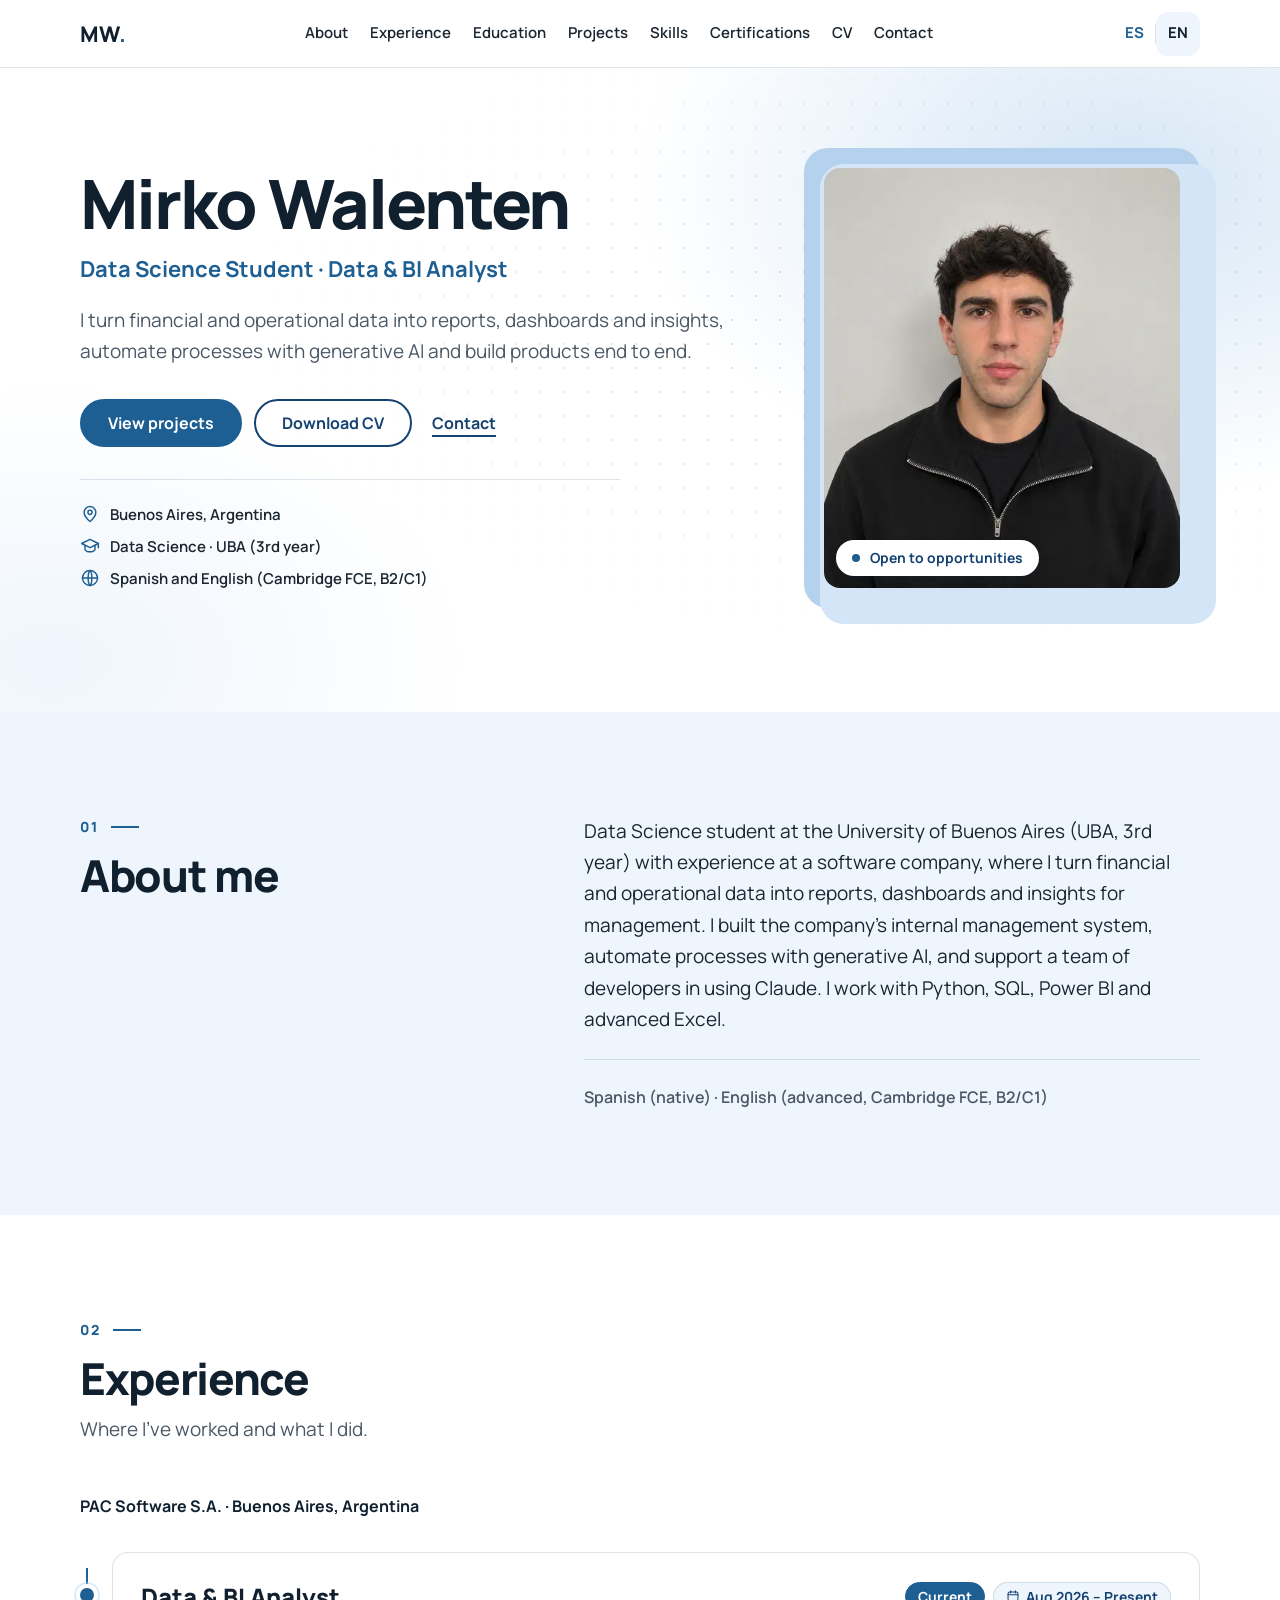
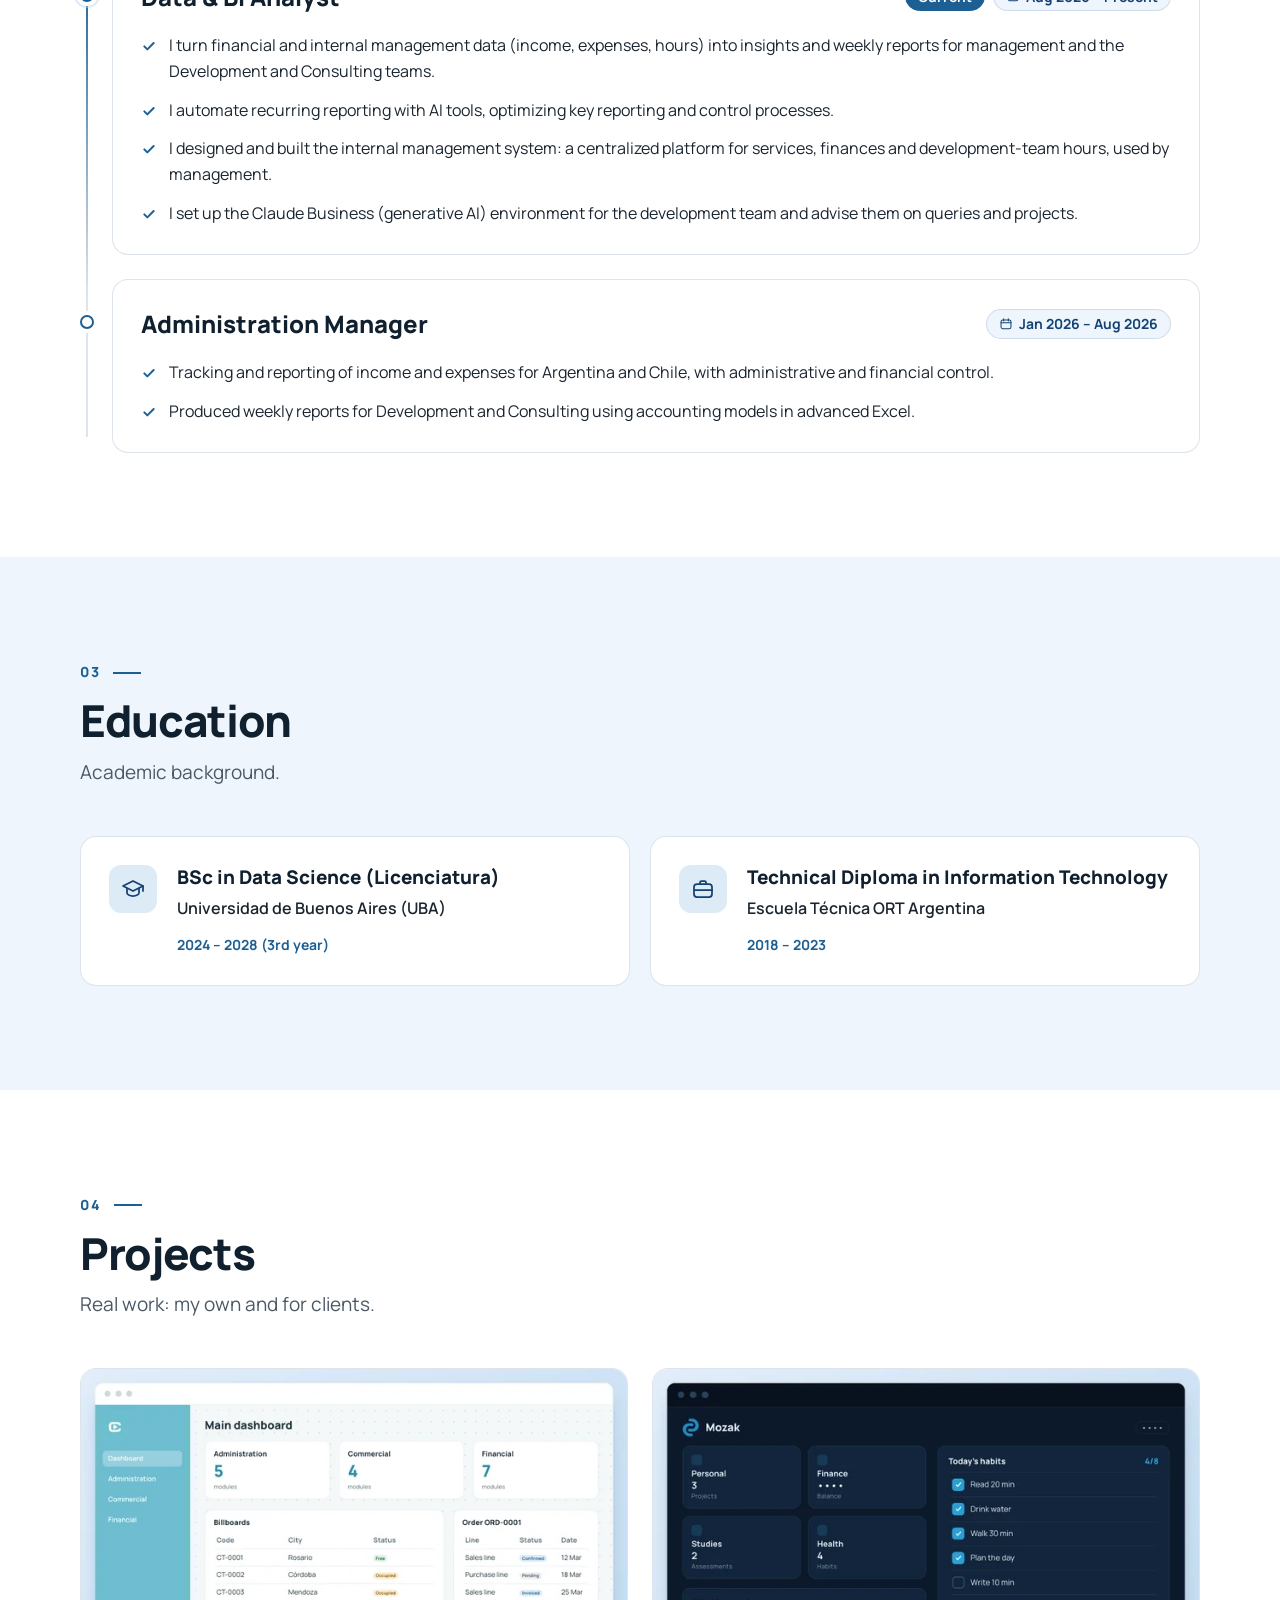
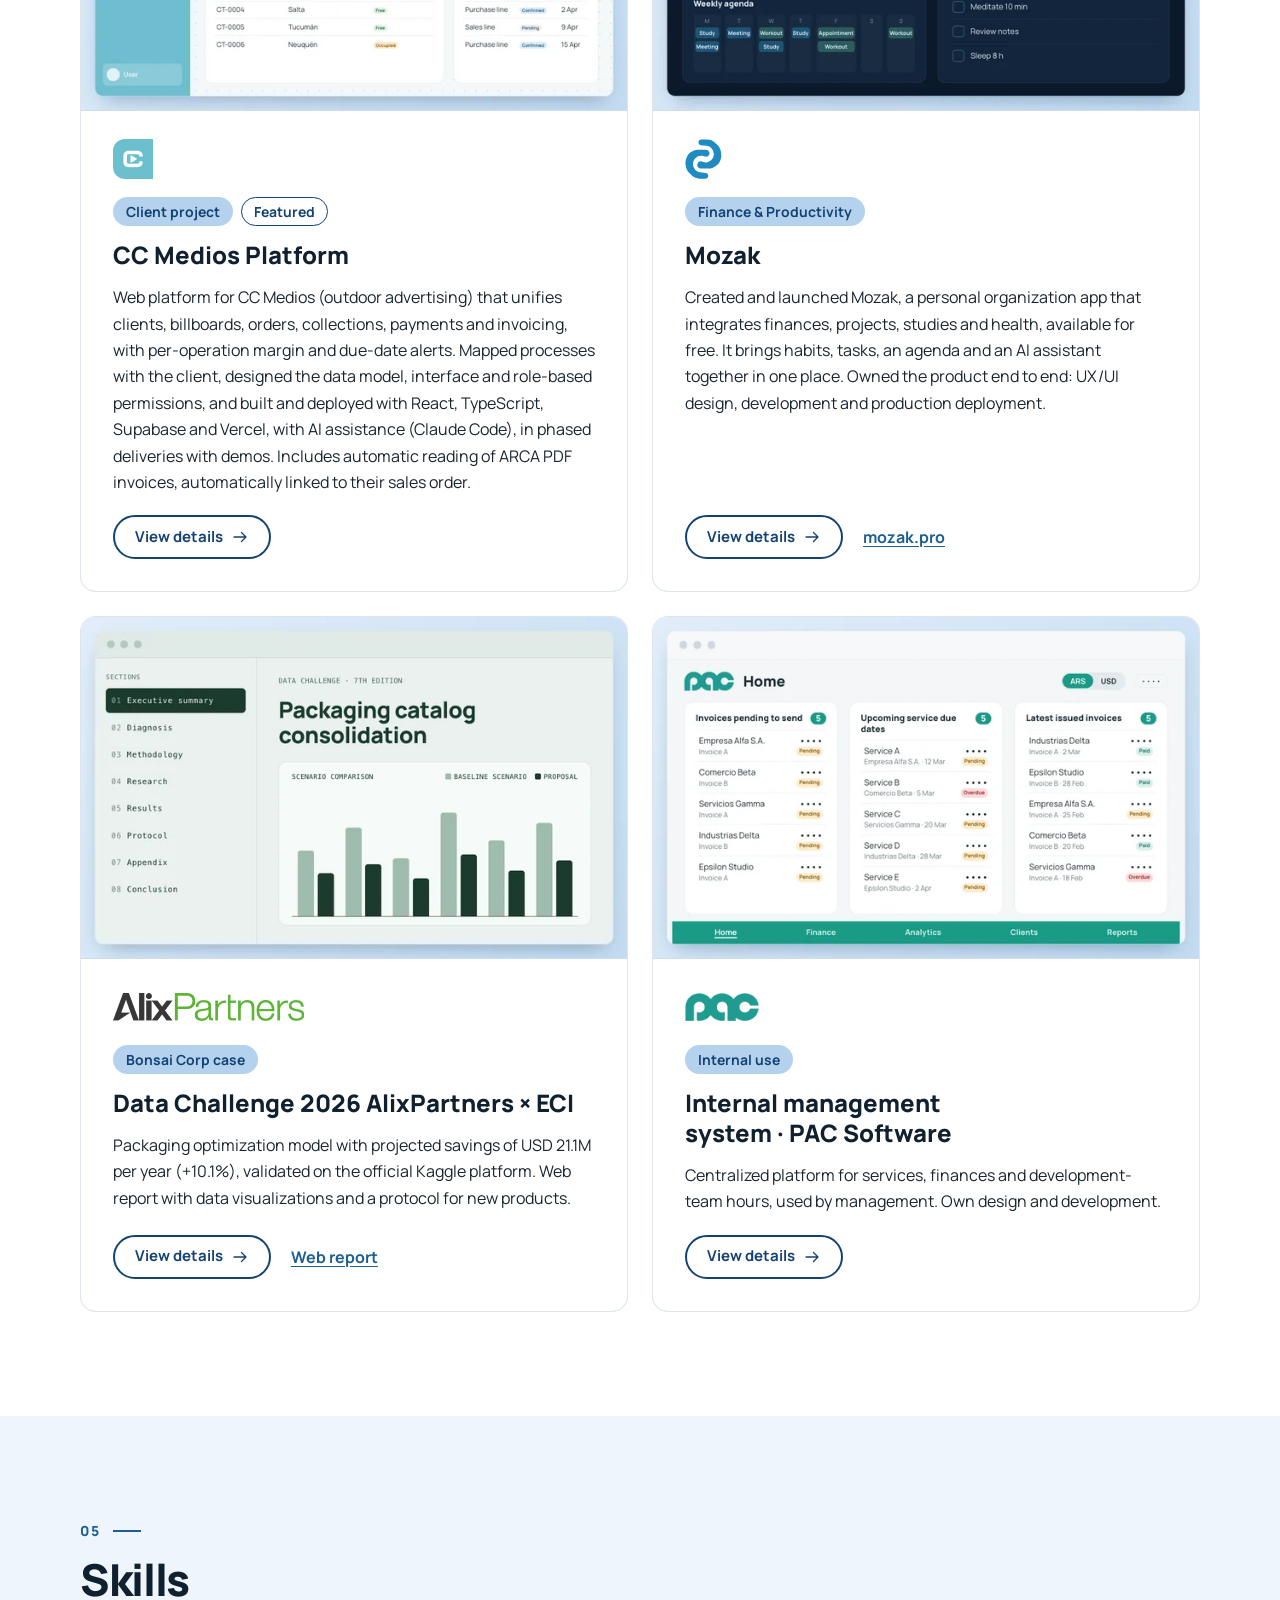
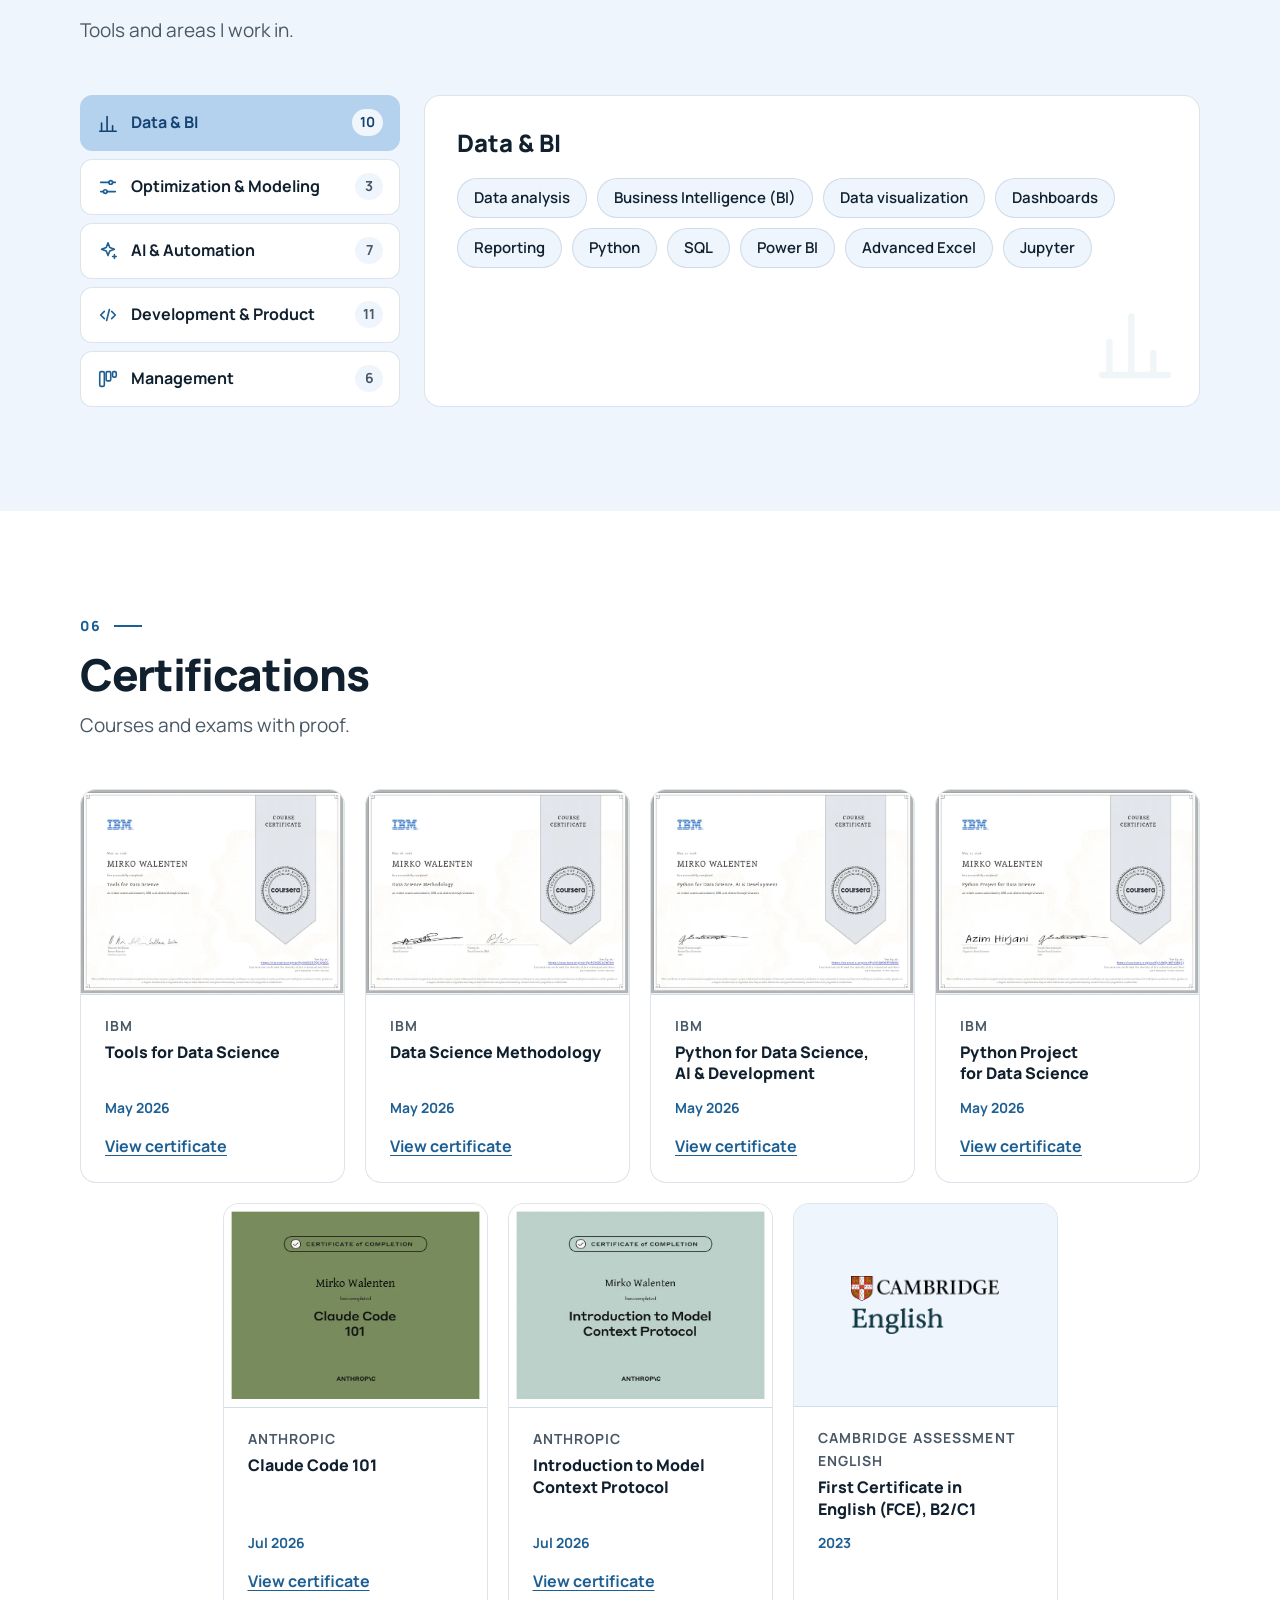
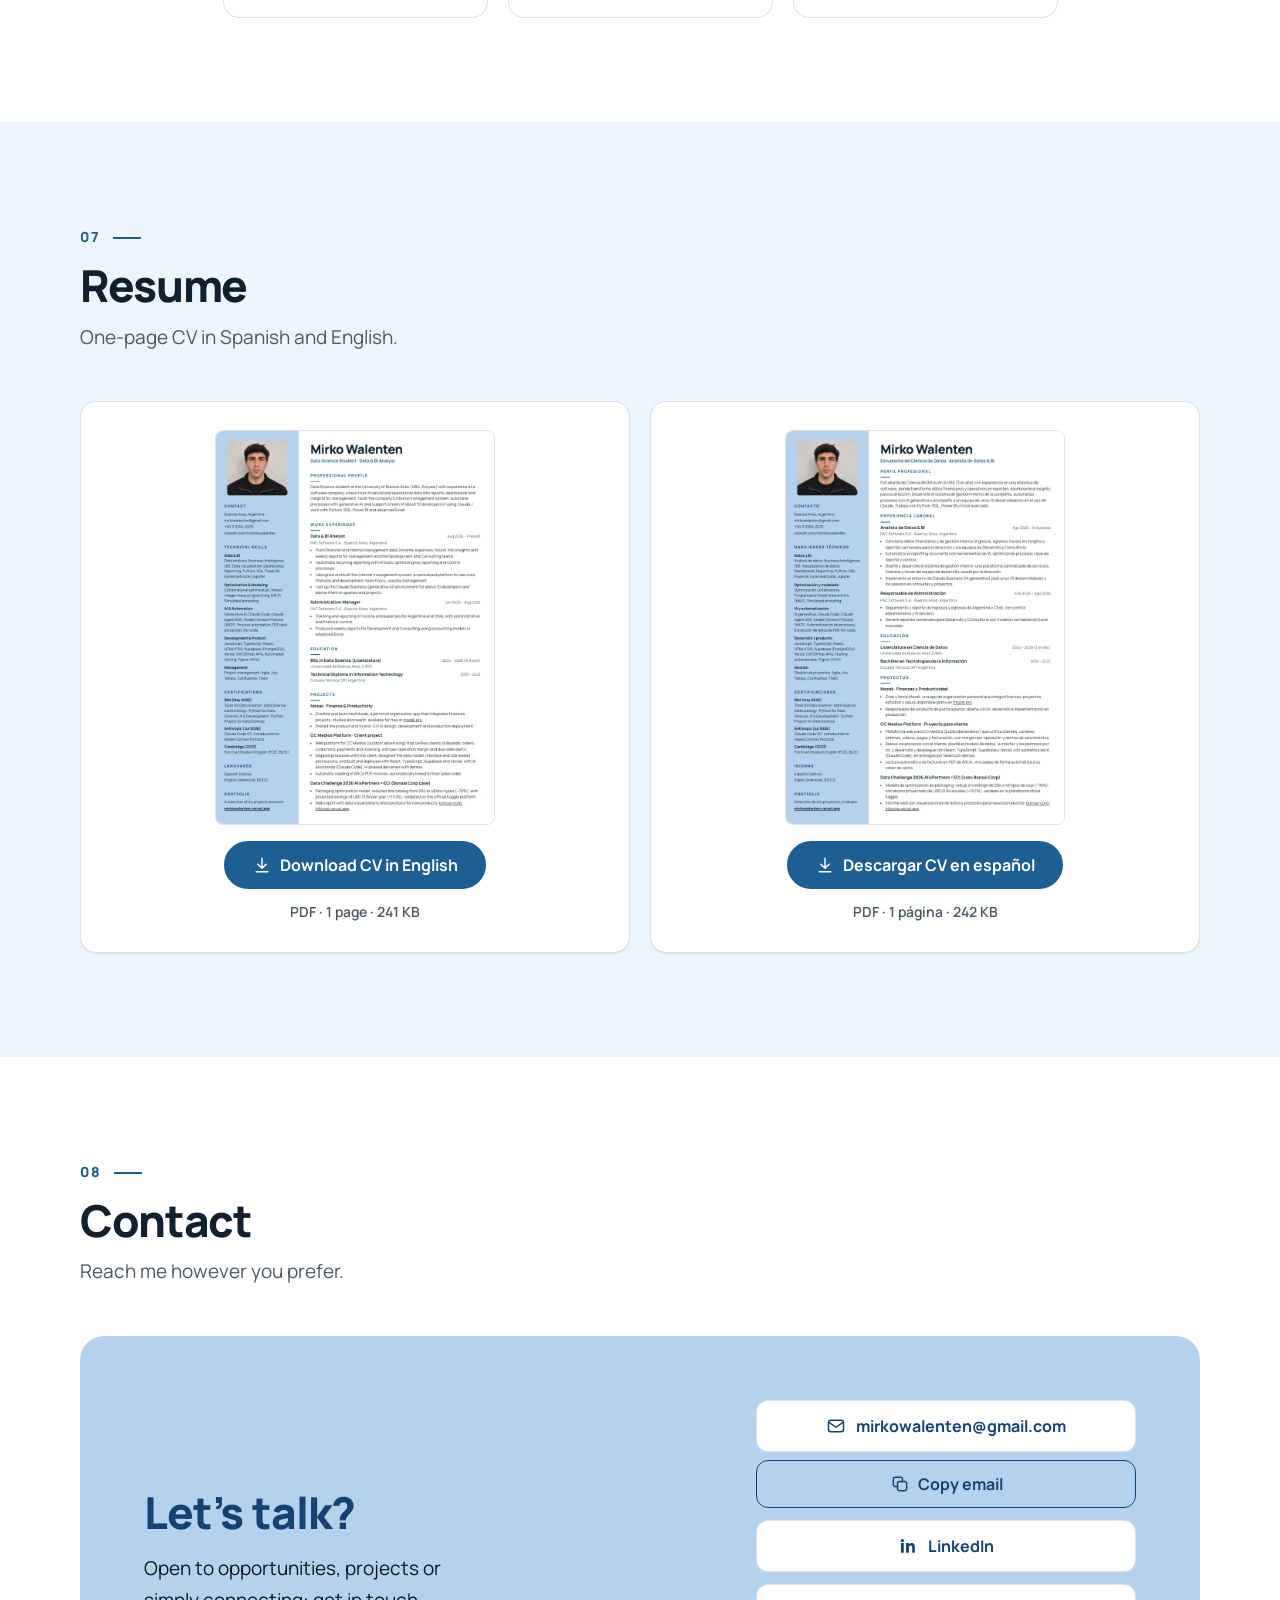
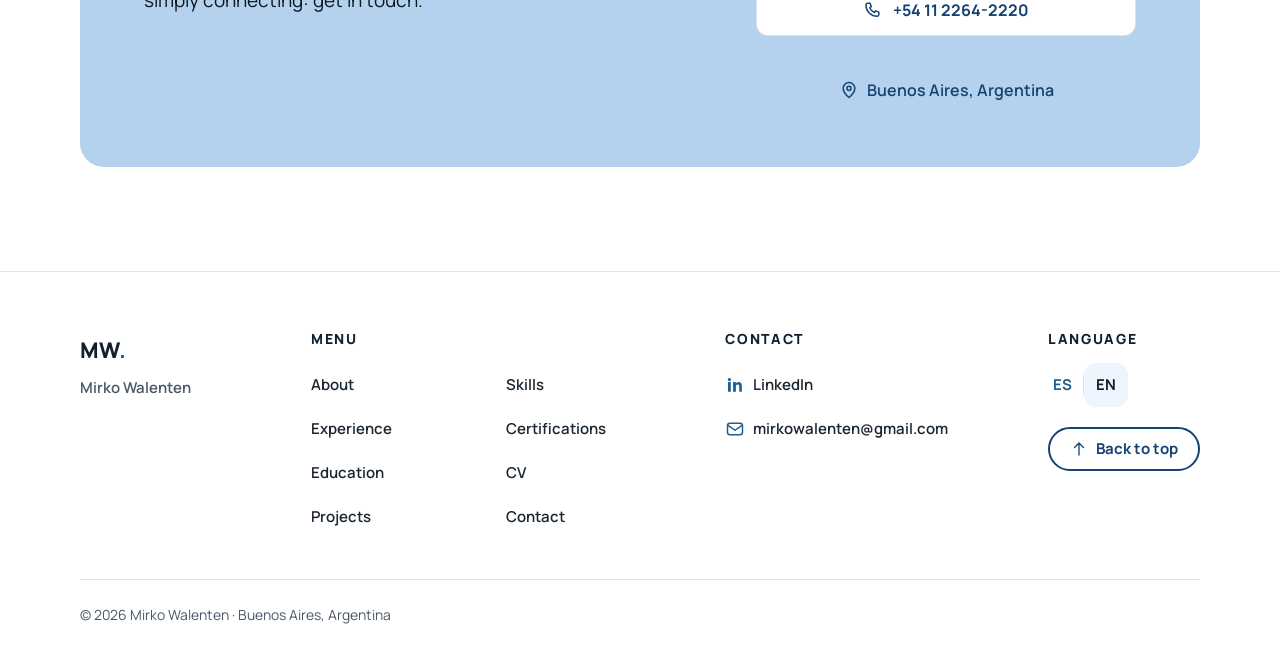
==== commit b6b0045b: "Tarjeta de Mozak: agregar la oración sobre hábitos, tareas, agenda y asistente de IA (ES/EN) Co-Auth" ====
--- a/en/index.html
+++ b/en/index.html
@@ -217,7 +217,7 @@
               <p class="project__tag">Finance &amp; Productivity</p>
             </div>
             <h3 class="project__title">Mozak</h3>
-            <p class="project__text">Created and launched Mozak, a personal organization app that integrates finances, projects, studies and health, available for free. Owned the product end to end: UX/UI design, development and production deployment.</p>
+            <p class="project__text">Created and launched Mozak, a personal organization app that integrates finances, projects, studies and health, available for free. It brings habits, tasks, an agenda and an AI assistant together in one place. Owned the product end to end: UX/UI design, development and production deployment.</p>
             <div class="project__actions">
               <a class="btn btn--ghost btn--sm project__detail" href="/en/projects/mozak">View details<svg class="icon" width="18" height="18" aria-hidden="true" focusable="false"><use href="/assets/img/icons.svg?v=7#i-arrow-right"/></svg><span class="sr-only"> of Mozak</span></a>
               <a class="project__link" href="https://mozak.pro" target="_blank" rel="noopener noreferrer">mozak.pro<span class="sr-only"> (opens in a new tab)</span></a>
